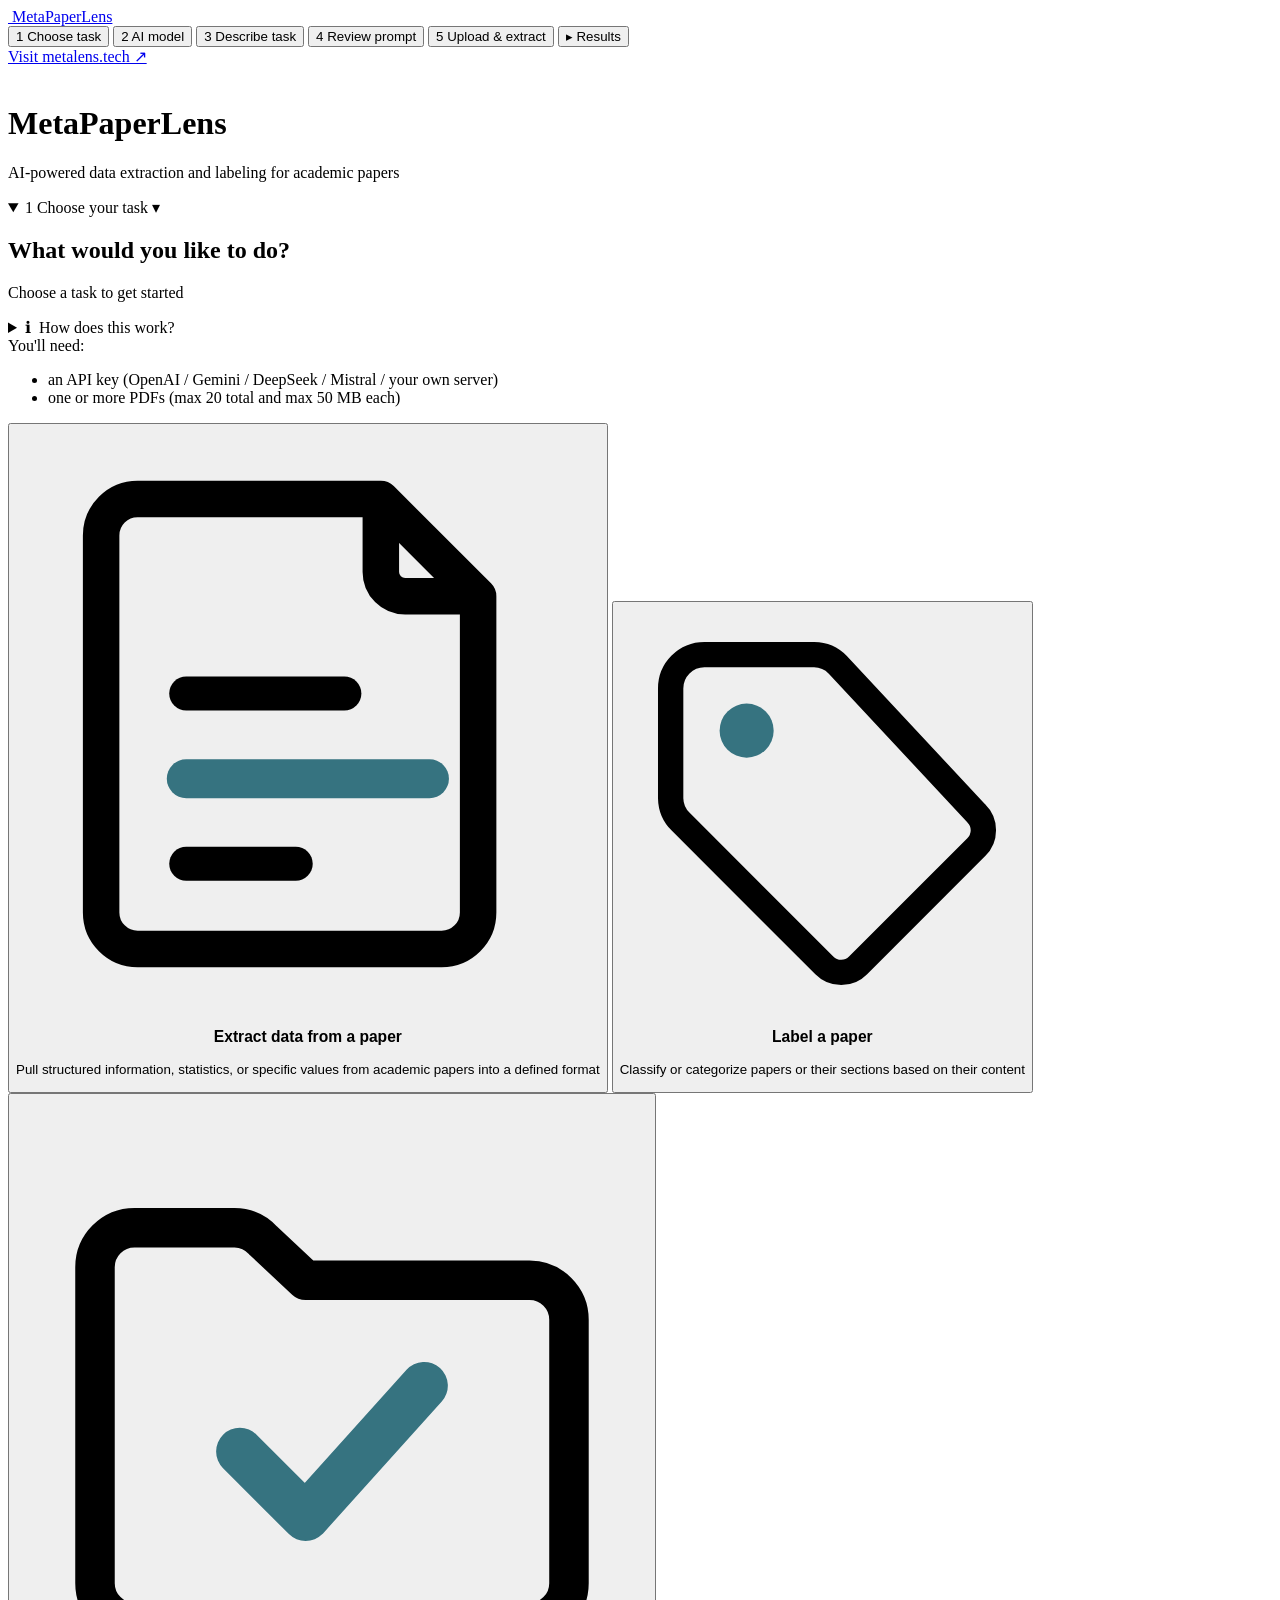
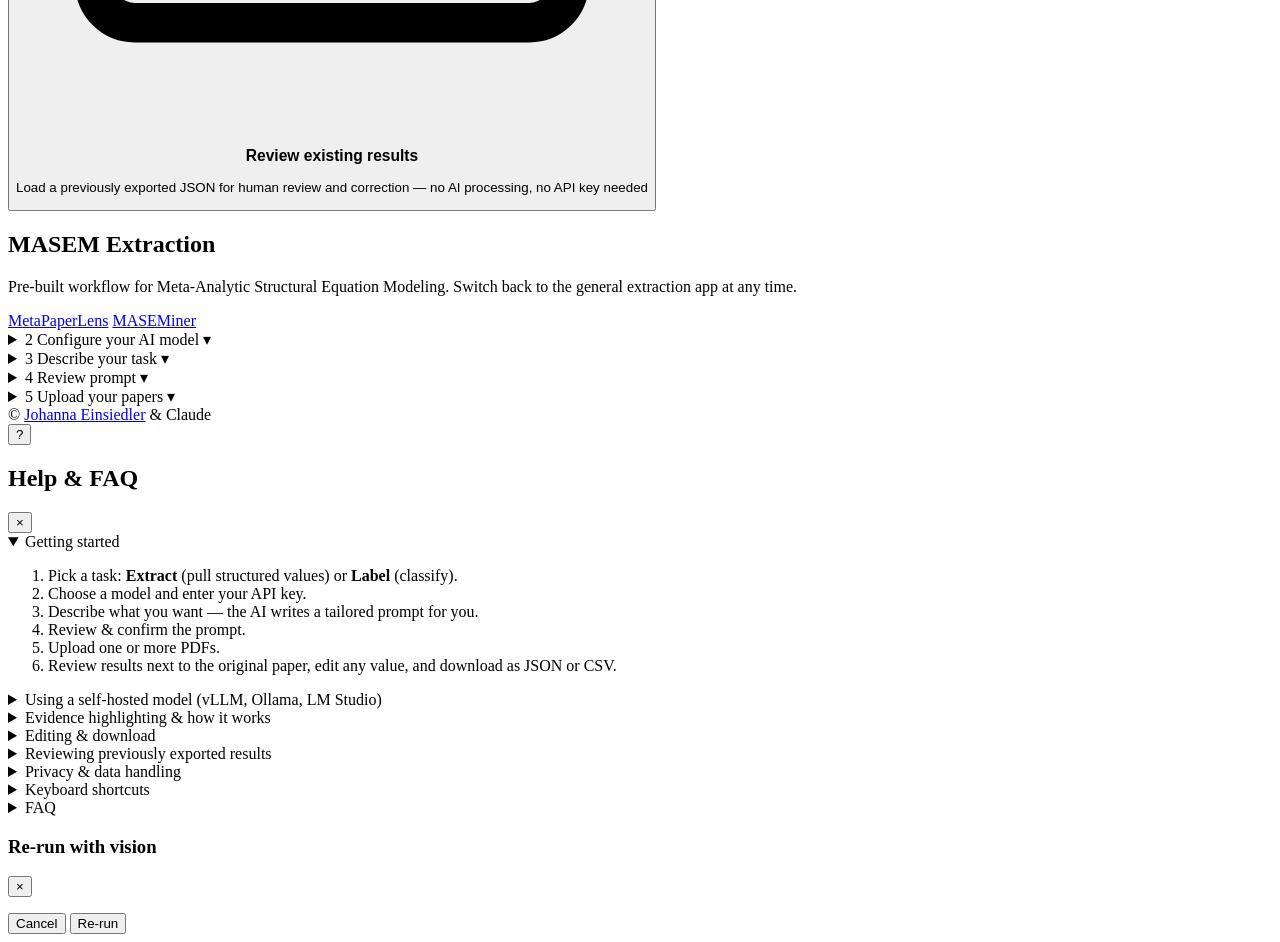
==== web/static/index.html @ 865fa769 "model updating" ====
<!DOCTYPE html>
<html lang="en">
<head>
  <meta charset="UTF-8" />
  <meta name="viewport" content="width=device-width, initial-scale=1.0" />
  <title>MetaPaperLens</title>
  <link rel="icon" type="image/svg+xml" href="/static/logo.svg" />
  <link rel="preconnect" href="https://fonts.googleapis.com" />
  <link rel="preconnect" href="https://fonts.gstatic.com" crossorigin />
  <link href="https://fonts.googleapis.com/css2?family=DM+Sans:opsz,wght@9..40,400;9..40,500;9..40,600;9..40,700&family=JetBrains+Mono:wght@400;500&display=swap" rel="stylesheet" />
  <link rel="stylesheet" href="/static/style.css" />
</head>
<body>

<!-- Persistent left sidebar — logo, accordion step tracker, footer link
     to metalens.tech.  Hidden in MASEMiner-only mode (the body gets
     class="mpl-no-sidebar" via app.js loadServerConfig). -->
<aside id="mplSidebar" class="mpl-sidebar" aria-label="Workflow navigation">
  <a href="/" class="mpl-sidebar-brand" aria-label="MetaPaperLens home">
    <img src="/static/logo.svg" alt="" class="mpl-sidebar-logo" />
    <span class="mpl-sidebar-wordmark">MetaPaperLens</span>
  </a>

  <nav class="mpl-sidebar-steps" id="mplSidebarSteps" aria-label="Workflow steps">
    <!-- Populated by app.js renderSidebarSteps(); kept declarative here
         so progressive enhancement still shows the labels if JS fails. -->
    <button type="button" class="mpl-sidebar-step" data-step="1" onclick="goTo(1)">
      <span class="mpl-sidebar-step-num">1</span>
      <span class="mpl-sidebar-step-label">Choose task</span>
    </button>
    <button type="button" class="mpl-sidebar-step" data-step="2" onclick="goTo(2)">
      <span class="mpl-sidebar-step-num">2</span>
      <span class="mpl-sidebar-step-label">AI model</span>
    </button>
    <button type="button" class="mpl-sidebar-step" data-step="3" onclick="goTo(3)">
      <span class="mpl-sidebar-step-num">3</span>
      <span class="mpl-sidebar-step-label">Describe task</span>
    </button>
    <button type="button" class="mpl-sidebar-step" data-step="5" onclick="goTo(5)">
      <span class="mpl-sidebar-step-num">4</span>
      <span class="mpl-sidebar-step-label">Review prompt</span>
    </button>
    <button type="button" class="mpl-sidebar-step" data-step="6" onclick="goTo(6)">
      <span class="mpl-sidebar-step-num">5</span>
      <span class="mpl-sidebar-step-label">Upload &amp; extract</span>
    </button>
    <button type="button" class="mpl-sidebar-step mpl-sidebar-step-results" data-step="8" onclick="goTo(8)">
      <span class="mpl-sidebar-step-num">&#9656;</span>
      <span class="mpl-sidebar-step-label">Results</span>
    </button>
  </nav>

  <div class="mpl-sidebar-footer">
    <a href="https://metalens.tech" target="_blank" rel="noopener" class="mpl-sidebar-link">
      Visit metalens.tech &#x2197;
    </a>
  </div>
</aside>

<div class="app">

  <header>
    <!-- Single brand mark — src is swapped to /static/maseminer-mark.svg
         by app.js whenever body.is-maseminer is set, so MetaPaperLens
         and MASEMiner each show exactly one logo.  Wrapped in an anchor
         so clicking the mark returns to the landing page; href is also
         flipped to /maseminer by app.js in MASEMiner mode. -->
    <a id="headerLogoLink" class="header-logo-link" href="/" title="Back to start">
      <img src="/static/logo.svg" alt="" id="headerLogoImg" class="header-logo" aria-hidden="true" />
    </a>
    <h1 id="appTitle">MetaPaperLens</h1>
    <p id="appTagline">AI-powered data extraction and labeling for academic papers</p>
  </header>

  <!-- Reusable MASEMiner mark.  References this with <use href="#masemMark"/>
       wherever the brand mark is needed.  The artwork mirrors
       /static/maseminer-mark.svg — same coordinates, same colours. -->
  <svg width="0" height="0" style="position:absolute" aria-hidden="true">
    <symbol id="masemMark" viewBox="360 280 660 440">
      <g fill="#003d7c">
        <rect x="373" y="292" width="74" height="74" rx="4"/>
        <rect x="707" y="293" width="75" height="75" rx="4"/>
        <rect x="374" y="378" width="72" height="71" rx="4"/>
        <rect x="459" y="378" width="71" height="71" rx="4"/>
        <rect x="625" y="378" width="70" height="72" rx="4"/>
        <rect x="708" y="379" width="72" height="71" rx="4"/>
        <rect x="374" y="462" width="72" height="72" rx="4"/>
        <rect x="543" y="462" width="70" height="71" rx="4"/>
        <rect x="625" y="462" width="70" height="71" rx="4"/>
        <rect x="374" y="547" width="72" height="71" rx="4"/>
        <rect x="579" y="547" width="72" height="71" rx="4"/>
        <rect x="374" y="631" width="72" height="72" rx="4"/>
        <rect x="709" y="462" width="71" height="71" rx="4"/>
        <rect x="709" y="546" width="72" height="72" rx="4"/>
        <rect x="709" y="631" width="72" height="72" rx="4"/>
      </g>
      <g fill="#72879d">
        <rect x="460" y="462" width="70" height="71" rx="4"/>
        <rect x="459" y="546" width="71" height="72" rx="4"/>
        <rect x="459" y="631" width="71" height="73" rx="4"/>
        <rect x="794.66" y="460.93" width="71" height="71" rx="4"/>
        <rect x="794.66" y="544.93" width="71" height="72" rx="4"/>
        <rect x="794.66" y="629.93" width="71" height="72" rx="4"/>
      </g>
      <rect x="910" y="291.87" width="73" height="73" rx="4" fill="#19b3b0"/>
      <path d="m 828.71323,420.2301 c 44.99672,-36.19281 15.49703,-70.90814 81.34589,-90.55567"
            fill="none" stroke="#19b3b0" stroke-width="6.39185"
            stroke-linecap="round" stroke-dasharray="18, 18"/>
    </symbol>
  </svg>

  <!-- Preset banner — visible only when a domain workflow is active.
       The preset's own title carries the brand here; no per-preset
       mark in the banner (the masem hero / MASEMiner header chrome
       handle the MASEMiner visual identity elsewhere). -->
  <div class="preset-banner" id="presetBanner" style="display:none">
    <span class="preset-banner-label">
      <strong id="presetBannerTitle"></strong>
    </span>
    <button class="preset-banner-clear" onclick="clearPreset()" title="Switch back to MetaPaperLens">Switch to MetaPaperLens</button>
  </div>

  <!-- Preset-specific landing pages (e.g. /maseminer).  JS shows exactly
       one of these on page load based on window.location.pathname. -->
  <div class="preset-landing" id="masemLanding" style="display:none">
    <div class="card preset-hero">
      <div class="preset-hero-eyebrow">Pre-built workflow</div>
      <!-- Brand logo: the supplied PNG (web/static/maseminer-logo.png)
           is the all-in-one mark + wordmark, so the separate inline-
           SVG mark + two-tone <h2> wordmark are no longer needed. -->
      <div class="preset-hero-logo" role="img" aria-label="MASEMiner">
        <img src="/static/maseminer-logo.svg" alt="MASEMiner" class="masem-logo-img" />
      </div>
      <p class="preset-hero-tagline">
        Extract MASEM-relevant statistical information and study metadata from primary studies
        for Meta-Analytic Structural Equation Modeling — with human-in-the-loop review.
      </p>
      <div class="preset-hero-body">
        <p>
          MASEMiner is a tailored entry point into the <a href="https://paper.metalens.tech" target="_blank" rel="noopener">MetaPaperLens</a> engine. It loads structured
          extraction prompts for MASEM applications, so you can target individual correlations
          in text or tables, correlation matrices, and, where relevant, indirect information for
          reconstructing correlation matrices. Every result is shown alongside the source PDF
          with yellow highlights on the cited passages. Values are editable so you can correct
          the model before exporting.
        </p>
        <div class="preset-hero-checklist">
          <div class="preset-hero-section-title">You'll need</div>
          <ul>
            <li>An OpenAI / Gemini / DeepSeek API key (or a self-hosted vLLM / Ollama server)</li>
            <li>One or more PDFs of the primary studies (max 50&nbsp;MB each, up to 20 per batch)</li>
            <li>~30–120&nbsp;s per paper for the model to process</li>
          </ul>
        </div>
        <div class="preset-hero-checklist">
          <div class="preset-hero-section-title">What you'll get back</div>
          <ul>
            <li>Item-level standardised <strong>factor loadings</strong> per sample</li>
            <li>Inter-factor <strong>correlation matrix</strong> per sample</li>
            <li>Study <strong>metadata</strong>: N, age, % female, country, language, instrument version, analysis &amp; estimation method</li>
            <li>Verbatim <strong>evidence snippets</strong> with page references</li>
            <li>Editable JSON / CSV export including your manual corrections</li>
          </ul>
        </div>
      </div>
      <div class="preset-hero-cta">
        <button class="btn btn-primary" onclick="startPresetFromLanding('masem')">Get started &#8594;</button>
        <button class="btn btn-ghost" id="genericPaperlensBtn" onclick="window.location.href = '/'">Use generic MetaPaperLens instead</button>
      </div>
      <!-- Footer note: source on GitHub + local-run hint.  Researchers
           with sensitive PDFs (or who want a citable, frozen version)
           clone the public maseminer mirror and run it themselves. -->
      <div class="preset-hero-footnote">
        Prefer to run MASEMiner on your own machine?
        <a href="https://github.com/johanna-einsiedler/maseminer" target="_blank" rel="noopener">Source on GitHub</a>
        — clone the public mirror, follow <code>LOCAL.md</code>, and your PDFs + API key never leave your computer.
      </div>
    </div>
  </div>

  <!-- One-pager accordion: configuration sections 1–5 -->
  <div class="onepager" id="onepager">

  <!-- Section 1: Mode selection -->
  <details class="acc-section" id="step1" open>
    <summary class="acc-header">
      <span class="acc-num">1</span>
      <span class="acc-title">Choose your task</span>
      <span class="acc-summary-text" id="summary1"></span>
      <span class="acc-chevron" aria-hidden="true">&#x25BE;</span>
    </summary>
    <div class="card">

      <!-- Mode grid (hidden when JSON upload panel is active) -->
      <div id="modeGrid">
        <h2>What would you like to do?</h2>
        <p class="subtitle">Choose a task to get started</p>

        <details class="info-box" id="howItWorksBox">
          <summary>&#8505;&ensp;How does this work?</summary>
          <div class="info-box-body">
            <p>This tool uses AI vision and language models to parse PDFs of scientific articles and extract or classify structured information.</p>
            <p><strong>Extract</strong> pulls specific values (statistics, factor loadings, effect sizes) into a JSON schema you define. <strong>Label</strong> classifies papers by content.</p>
            <p>After extraction, results are shown alongside the source PDF with <strong>yellow highlights</strong> marking the exact passages the model cited as evidence. You can flip through all referenced pages and zoom in to verify each value against the original.</p>
            <p>Every field in the results is <strong>editable</strong>: click any value to correct it. Edits are tracked as human overrides. When you download the results, the exported JSON includes the original model values, your corrections, the full prompt, the model used, and a timestamp &mdash; everything you need for a reproducible audit trail.</p>
            <p>You need an API key for an AI provider. Your key is sent only to the provider and is never stored.</p>
          </div>
        </details>

        <!-- Quick-start checklist: tells first-time users exactly what to have ready -->
        <div class="prereq-box">
          <span class="prereq-title">You'll need:</span>
          <ul class="prereq-list">
            <li>an API key (OpenAI / Gemini / DeepSeek / Mistral / your own server)</li>
            <li>one or more PDFs (max 20 total and max 50&nbsp;MB each)</li>
          </ul>
        </div>

        <div class="option-grid">
          <button class="option-card" onclick="selectMode('extraction')">
            <div class="option-icon" aria-hidden="true">
              <!-- Document with three "data rows" — middle row teal,
                   evoking the value being pulled out. -->
              <svg viewBox="0 0 24 24" fill="none">
                <path d="M5 3h10l4 4v13a1.5 1.5 0 0 1-1.5 1.5h-12.5a1.5 1.5 0 0 1-1.5-1.5v-15.5a1.5 1.5 0 0 1 1.5-1.5Z"
                      stroke="currentColor" stroke-width="1.5" stroke-linejoin="round"/>
                <path d="M15 3v3a1 1 0 0 0 1 1h3" stroke="currentColor" stroke-width="1.5" stroke-linejoin="round"/>
                <line x1="7" y1="11" x2="13.5" y2="11"  stroke="currentColor" stroke-width="1.4" stroke-linecap="round"/>
                <line x1="7" y1="14.5" x2="17" y2="14.5" stroke="#367380"     stroke-width="1.6" stroke-linecap="round"/>
                <line x1="7" y1="18" x2="11.5" y2="18" stroke="currentColor" stroke-width="1.4" stroke-linecap="round"/>
              </svg>
            </div>
            <h3>Extract data from a paper</h3>
            <p>Pull structured information, statistics, or specific values from academic papers into a defined format</p>
          </button>
          <button class="option-card" onclick="selectMode('labeling')">
            <div class="option-icon" aria-hidden="true">
              <!-- Tag silhouette with a teal hole-punch dot. -->
              <svg viewBox="0 0 24 24" fill="none">
                <path d="M11.5 3H5a2 2 0 0 0-2 2v6.5a2 2 0 0 0 .6 1.4l8.5 8.5a1.4 1.4 0 0 0 2 0l7-7a1.4 1.4 0 0 0 0-2L12.9 3.6A2 2 0 0 0 11.5 3Z"
                      stroke="currentColor" stroke-width="1.5" stroke-linejoin="round"/>
                <circle cx="7.5" cy="7.5" r="1.6" fill="#367380"/>
              </svg>
            </div>
            <h3>Label a paper</h3>
            <p>Classify or categorize papers or their sections based on their content</p>
          </button>
          <button class="option-card option-card-load" onclick="selectLoadOption()">
            <div class="option-icon" aria-hidden="true">
              <!-- Open folder with a teal checkmark — "results already there". -->
              <svg viewBox="0 0 24 24" fill="none">
                <path d="M3 6.5A1.5 1.5 0 0 1 4.5 5h3.8a1.5 1.5 0 0 1 1.1.5L11 7h8.5A1.5 1.5 0 0 1 21 8.5v10a1.5 1.5 0 0 1-1.5 1.5h-15A1.5 1.5 0 0 1 3 18.5v-12Z"
                      stroke="currentColor" stroke-width="1.5" stroke-linejoin="round"/>
                <path d="M8.5 13.5l2.5 2.5L15.5 11" stroke="#367380" stroke-width="1.8" stroke-linecap="round" stroke-linejoin="round"/>
              </svg>
            </div>
            <div class="option-card-load-text">
              <h3>Review existing results</h3>
              <p>Load a previously exported JSON for human review and correction &mdash; no AI processing, no API key needed</p>
            </div>
          </button>
        </div>

        <!-- Pre-built workflows — populated by JS from /api/presets.  Hidden
             when the server has no presets configured. -->
        <div class="prebuilt-workflows" id="prebuiltWorkflows" style="display:none">
          <div class="prebuilt-workflows-header">
            <h3>Or pick a pre-built workflow</h3>
            <p class="subtitle">Tailored prompts for specific research methods. Skip the prompt-design step.</p>
          </div>
          <div class="prebuilt-workflows-list" id="prebuiltWorkflowsList"></div>
        </div>

        <!-- Past extractions — only visible when SQLite has at least one batch -->
        <div class="past-batches" id="pastBatches" style="display:none">
          <div class="past-batches-header">
            <h3>Recent extractions</h3>
            <button class="btn btn-ghost btn-sm" onclick="refreshPastBatches()" title="Refresh">&#x21BB;</button>
          </div>
          <div class="past-batches-list" id="pastBatchesList"></div>
        </div>
      </div>

      <!-- MASEMiner-mode step 1: a clear "MASEM Extraction" label plus
           a MetaPaperLens / MASEMiner mode toggle.  The Direct/Indirect
           choice lives in step 3 (the builder's "Task" picker), so
           step 1 no longer needs starter cards.  Visibility is
           CSS-driven via body.is-maseminer (see style.css) so the
           inline display rule that used to mask this section is gone. -->
      <div id="masemStep1">
        <h2>MASEM Extraction</h2>
        <p class="subtitle">Pre-built workflow for Meta-Analytic Structural Equation Modeling. Switch back to the general extraction app at any time.</p>
        <div class="mode-toggle" role="tablist" aria-label="App mode">
          <a class="mode-toggle-btn" href="/" role="tab" aria-selected="false">MetaPaperLens</a>
          <a class="mode-toggle-btn active" href="/maseminer" role="tab" aria-selected="true" aria-current="page">MASEMiner</a>
        </div>
      </div>

      <!-- JSON upload panel — Stage 1: instructions -->
      <div id="jsonUploadPanel" style="display:none">
        <div id="jsonStage1">
          <div class="panel-back-row">
            <button class="btn btn-ghost btn-sm" onclick="cancelLoadOption()">&#8592; Back</button>
            <h2>Review existing results</h2>
          </div>
          <p class="subtitle">Human review and correction only &mdash; no new AI extraction will be run</p>

          <div class="json-format-info">
            <p>You will need:</p>
            <ul class="json-req-list">
              <li><strong>A results JSON</strong> previously exported from this app (use <em>Download JSON</em> on the results page). It must contain a <code>papers</code> array.</li>
              <li><strong>The original PDF files</strong> <em>(optional but recommended)</em> &mdash; upload them alongside the JSON so the viewer can show page images with yellow highlights for each extracted value.</li>
            </ul>
            <p class="json-format-evidence-note">For page highlighting to work, each result must include an <code>evidence</code> array:</p>
            <details class="json-format-example">
              <summary>Show expected evidence format</summary>
<pre class="json-format-pre">"evidence": [
  {
    "snippet": "Table 2. Rotated factor matrix",
    "page": 4,
    "source": "Table 2",
    "field": "F1 loadings"
  }
]</pre>
            </details>
          </div>

          <div class="btn-row" style="margin-top:20px">
            <button class="btn btn-ghost" onclick="cancelLoadOption()">Cancel</button>
            <button class="btn btn-primary" onclick="showJsonStage2()">Continue &mdash; choose files &#8594;</button>
          </div>
        </div>

        <!-- Stage 2: file pickers (hidden until user clicks Continue) -->
        <div id="jsonStage2" style="display:none">
          <div class="panel-back-row">
            <button class="btn btn-ghost btn-sm" onclick="showJsonStage1()">&#8592; Back</button>
            <h2>Load files</h2>
          </div>

          <div class="json-upload-grid">
            <!-- JSON drop zone -->
            <div class="json-upload-section">
              <p class="json-upload-label">Results JSON <span class="json-upload-required">required</span></p>
              <div class="json-drop-row" id="jsonUploadZone">
                <input type="file" id="jsonInput" accept=".json" style="display:none" onchange="handleJsonFileSelect(event)" />
                <button class="btn btn-primary btn-sm" onclick="document.getElementById('jsonInput').click()">Choose JSON</button>
                <span class="json-drop-hint" id="jsonDropHint">or drop here</span>
              </div>
            </div>

            <!-- PDF drop zone -->
            <div class="json-upload-section">
              <p class="json-upload-label">Original PDFs <span class="json-upload-optional">optional &mdash; for page preview</span></p>
              <div class="json-drop-row" id="reviewPdfZone">
                <input type="file" id="reviewPdfInput" accept=".pdf" multiple style="display:none" onchange="handleReviewPdfSelect(event)" />
                <button class="btn btn-outline btn-sm" onclick="document.getElementById('reviewPdfInput').click()">Choose PDFs</button>
                <span class="json-drop-hint" id="reviewPdfHint">or drop here</span>
              </div>
            </div>
          </div>

          <p class="upload-note" id="jsonError" style="display:none"></p>

          <!-- Shown after a valid JSON is dropped/chosen -->
          <div class="json-ready-row" id="jsonReadyRow" style="display:none">
            <div class="json-ready-text">JSON ready. Add PDFs above if you want page previews, then click Load.</div>
            <button class="btn btn-primary" id="jsonLoadBtn" onclick="commitLoadJson()" disabled>Load &amp; review &#8594;</button>
          </div>
        </div>
      </div>

    </div>
  </details>

  <!-- Section 2: Model + API key -->
  <details class="acc-section" id="step2">
    <summary class="acc-header">
      <span class="acc-num">2</span>
      <span class="acc-title">Configure your AI model</span>
      <span class="acc-summary-text" id="summary2"></span>
      <span class="acc-chevron" aria-hidden="true">&#x25BE;</span>
    </summary>
    <div class="card">
      <h2>Configure your AI model</h2>
      <p class="subtitle">Choose a provider, select a model, and enter your API key</p>

      <div class="form-group">
        <label for="providerSelect">Provider</label>
        <select id="providerSelect" onchange="onProviderChange()">
          <option value="openai">OpenAI</option>
          <option value="anthropic">Anthropic (Claude)</option>
          <option value="google">Google Gemini</option>
          <option value="mistral">Mistral</option>
          <option value="deepseek">DeepSeek</option>
          <option value="vllm">Custom (vLLM / OpenAI-compatible)</option>
        </select>
      </div>

      <div class="form-group">
        <label for="modelSelect">Model</label>
        <!-- Dropdown for cloud providers -->
        <select id="modelSelect">
          <!-- populated by onProviderChange() -->
        </select>
        <!-- Free-text input for vLLM (hidden by default) -->
        <input
          type="text"
          id="modelTextInput"
          placeholder="e.g. meta-llama/Llama-3.3-70B-Instruct"
          autocomplete="off"
          spellcheck="false"
          style="display:none"
        />
      </div>

      <!-- vLLM: base URL field -->
      <div class="form-group" id="vllmGroup" style="display:none">
        <label for="vllmBaseUrl">Server URL</label>
        <input
          type="text"
          id="vllmBaseUrl"
          placeholder="http://localhost:8000"
          autocomplete="off"
          spellcheck="false"
        />
        <small>The base URL of your vLLM (or any OpenAI-compatible) server. <code>/v1</code> is appended automatically if missing.</small>
      </div>

      <div class="form-group" id="deepseekWarningGroup" style="display:none">
        <p class="provider-info">
          &#8505;&ensp;DeepSeek does not support image input. Instead, the PDF's text layer is extracted and passed as text. This works well for native text PDFs but cannot process scanned papers. Prompt generation also uses DeepSeek.
        </p>
      </div>

      <div class="form-group" id="openaiInfoGroup" style="display:none">
        <p class="provider-info">
          &#8505;&ensp;OpenAI enforces a per-request body-size limit (~50 MB).
          For very large or image-heavy PDFs, vision extraction can exceed this.
          If a paper fails with <em>"request entity too large"</em>, switch to
          <strong>Text extraction</strong> in the Upload step &mdash; or use Gemini, which has higher request limits.
        </p>
      </div>

      <div class="form-group">
        <label for="apiKeyInput" id="apiKeyLabel">API key</label>
        <div class="api-key-row">
          <input
            type="password"
            id="apiKeyInput"
            placeholder=""
            autocomplete="off"
            spellcheck="false"
          />
          <button type="button" class="btn btn-outline btn-sm" id="testConnBtn" onclick="testConnection()">
            Test connection
          </button>
        </div>
        <small id="apiKeyNote">Your key is sent only to the selected provider and is never stored.</small>
        <div class="conn-status" id="connStatus" style="display:none"></div>
      </div>

      <div class="btn-row">
        <button class="btn btn-ghost" id="step2BackBtn" onclick="goTo(1)">Back</button>
        <button class="btn btn-primary" onclick="submitStep2()">Continue</button>
      </div>
    </div>
  </details>

  <!-- Section 3: Prompt method + question/manual prompt -->
  <details class="acc-section" id="step3">
    <summary class="acc-header">
      <span class="acc-num">3</span>
      <span class="acc-title">Describe your task</span>
      <span class="acc-summary-text" id="summary3"></span>
      <span class="acc-chevron" aria-hidden="true">&#x25BE;</span>
    </summary>
    <div class="card">

      <!-- Sub-mode choice (default view) -->
      <div id="step3Choice">
        <h2>How would you like to provide a prompt?</h2>
        <p class="subtitle">You can describe your task and let AI write a prompt, or paste your own</p>
        <div class="option-grid">
          <button class="option-card" onclick="setInputMode('generate')">
            <div class="option-icon" aria-hidden="true">
              <!-- Big four-point sparkle (navy) + two small teal sparkles. -->
              <svg viewBox="0 0 24 24" fill="none">
                <path d="M12 4l1.6 4.4L18 10l-4.4 1.6L12 16l-1.6-4.4L6 10l4.4-1.6L12 4Z"
                      stroke="currentColor" stroke-width="1.5" stroke-linejoin="round"/>
                <path d="M18.5 14.5l0.6 1.6L20.7 16.7l-1.6 0.6L18.5 18.9l-0.6-1.6L16.3 16.7l1.6-0.6L18.5 14.5Z"
                      fill="#367380"/>
                <path d="M5 16l0.5 1.4L6.9 17.9l-1.4 0.5L5 19.8l-0.5-1.4L3.1 17.9l1.4-0.5L5 16Z"
                      fill="#367380"/>
              </svg>
            </div>
            <h3>Generate with AI</h3>
            <p>Describe your task in plain language &mdash; AI will write a detailed prompt for you</p>
          </button>
          <button class="option-card" onclick="setInputMode('manual')">
            <div class="option-icon" aria-hidden="true">
              <!-- Pencil — navy outline, teal-filled tip block. -->
              <svg viewBox="0 0 24 24" fill="none">
                <path d="M14 4l6 6L9.5 20.5l-6 1.5 1.5-6L14 4Z" stroke="currentColor" stroke-width="1.5" stroke-linejoin="round"/>
                <path d="M13 5l6 6 1.7-1.7a1.5 1.5 0 0 0 0-2.1l-3.9-3.9a1.5 1.5 0 0 0-2.1 0L13 5Z"
                      fill="#367380"/>
                <line x1="14" y1="6" x2="18" y2="10" stroke="currentColor" stroke-width="1.2" stroke-linecap="round" opacity="0.6"/>
              </svg>
            </div>
            <h3>I already have a prompt</h3>
            <p>Paste your own prompt and skip the AI generation step entirely</p>
          </button>
        </div>
        <div class="btn-row">
          <button class="btn btn-ghost" onclick="goTo(2)">Back</button>
        </div>
      </div>

      <!-- Guided MASEMiner builder — shown only when a parameterised
           MASEM preset is active.  Four sections (A/B data-source cards
           + C identification + D study context) drive the rendered
           prompt; user can preview it live and commit it. -->
      <div id="masemBuilder" style="display:none">
        <h2>Configure your MASEMiner extraction</h2>

        <!-- Task picker (renders as two starter cards) -->
        <div class="form-group">
          <label class="parse-method-label">Task</label>
          <div class="masem-starter-row" id="masemStarterRow">
            <!-- populated by masem-builder.js -->
          </div>
        </div>

        <!-- Compact scale-name + item-count row (drives [scale_name] and
             [n_items] in the prompt template).  ``n_factors`` comes from
             the active preset's defaults — exposing it to the user
             tended to confuse the form. -->
        <div class="form-group">
          <label class="parse-method-label">Scale &amp; dimensions</label>
          <div class="masem-scalar-row">
            <label class="masem-scalar">
              <span class="masem-scalar-label">Scale name</span>
              <input type="text" id="masemScaleName"
                     placeholder="e.g. Toronto Alexithymia Scale (TAS-20)" />
              <span class="masem-scalar-hint">Full name + abbreviation</span>
            </label>
            <label class="masem-scalar masem-scalar-narrow">
              <span class="masem-scalar-label">Number of items</span>
              <input type="number" id="masemNItems" min="1" max="200" step="1"
                     placeholder="e.g. 20" />
              <span class="masem-scalar-hint">Items in the scale</span>
            </label>
          </div>
        </div>

        <!-- Item labels — drives [item_labels] in the rendered template. -->
        <div class="form-group">
          <label class="parse-method-label" for="masemCInput">
            Item labels
            <span class="optional">(one item per line, starting with item number)</span>
          </label>
          <p class="masem-hint">Paste the verbatim item texts in their original order so the model can match items that are reordered or paraphrased in the source paper. Format: <code>1: item text</code> per line. Leave empty if you don't have the item texts handy (e.g. copyrighted instruments).</p>
          <textarea id="masemCInput" rows="9"
                    placeholder="e.g.
1: I usually notice my feelings before anyone else does.
2: I tend to set goals and follow through with them.
3: I enjoy meeting new people at social gatherings.
…"></textarea>
        </div>

        <!-- Live prompt preview -->
        <div class="form-group">
          <label class="parse-method-label">
            Live preview
            <span class="optional"><span id="masemPreviewLen">0</span> characters</span>
          </label>
          <pre id="masemPreviewBox" class="masem-preview"></pre>
        </div>

        <div class="btn-row">
          <button class="btn btn-ghost" onclick="goTo(2)">Back</button>
          <button class="btn btn-outline" onclick="masemBuilderEditRaw()">Edit raw prompt</button>
          <button class="btn btn-primary" onclick="masemBuilderCommit()">Use this prompt</button>
        </div>
      </div>

      <!-- AI generation section -->
      <div id="aiSection" style="display:none">
        <h2 id="step3Heading">Describe what you want to extract</h2>
        <p class="subtitle" id="step3Sub">Be specific about what information you need from the papers</p>

        <div class="form-group">
          <label for="questionInput">Your question / task description</label>
          <textarea
            id="questionInput"
            rows="5"
            placeholder="E.g., Extract the sample size, mean age, and percentage of female participants from each study..."
          ></textarea>
        </div>

        <div class="form-group">
          <label for="contextInput">
            Additional context
            <span class="optional">(optional)</span>
          </label>
          <textarea
            id="contextInput"
            rows="3"
            placeholder="E.g., Papers are from medical journals. Age is always reported as mean ± SD..."
          ></textarea>
        </div>

        <div class="btn-row">
          <button class="btn btn-ghost" onclick="showStep3Choice()">Back</button>
          <button class="btn btn-primary" onclick="submitStep3()">Generate prompt</button>
        </div>
      </div>

      <!-- Manual prompt section -->
      <div id="manualSection" style="display:none">
        <h2>Write your own prompt</h2>
        <p class="subtitle">Paste or write your prompt directly &mdash; the AI generation step will be skipped</p>

        <div class="form-group">
          <label for="manualPromptInput">Prompt</label>
          <textarea
            id="manualPromptInput"
            rows="12"
            placeholder="Paste or write your full extraction or labeling prompt here..."
          ></textarea>
        </div>

        <div class="btn-row">
          <button class="btn btn-ghost" onclick="goBackFromManualPrompt()">Back</button>
          <button class="btn btn-primary" onclick="useManualPrompt()">Use this prompt</button>
        </div>
      </div>

    </div>
  </details>

  <!-- Section 4: Review the prompt (with inline loading state for prompt generation) -->
  <details class="acc-section" id="step5">
    <summary class="acc-header">
      <span class="acc-num">4</span>
      <span class="acc-title">Review prompt</span>
      <span class="acc-summary-text" id="summary4"></span>
      <span class="acc-chevron" aria-hidden="true">&#x25BE;</span>
    </summary>

    <!-- Inline loading state — shown while the AI is generating the prompt -->
    <div class="card card-center acc-inline-loading" id="step4Loading" style="display:none">
      <div class="spinner"></div>
      <h2>Generating your prompt&hellip;</h2>
      <p class="subtitle" style="margin-bottom:0">The AI is crafting a tailored prompt based on your task.</p>
    </div>

    <!-- Normal review content -->
    <div class="card" id="step5Content">
      <h2>Review your generated prompt</h2>
      <p class="subtitle">Does this prompt accurately capture what you need?</p>

      <!-- Shown only when a custom (manual) prompt does not request the evidence schema -->
      <div class="evidence-warning" id="promptEvidenceWarning" style="display:none">
        <span class="evidence-warning-icon">&#9888;</span>
        <div style="flex:1">
          <div style="margin-bottom:6px">
            <strong>This prompt does not request an evidence array.</strong>
            Without it, page highlighting and snippet matching won't work.
          </div>
          <button class="btn btn-primary btn-sm" id="adaptPromptBtn" onclick="adaptPromptForEvidence()">
            &#10024;&ensp;Adapt prompt for evidence
          </button>
        </div>
      </div>

      <div class="prompt-box">
        <div class="prompt-toolbar">
          <span class="model-badge" id="modelBadge"></span>
          <button class="copy-btn" id="copyBtn" onclick="copyPrompt()">
            <svg width="13" height="13" viewBox="0 0 24 24" fill="none" stroke="currentColor" stroke-width="2.2" stroke-linecap="round" stroke-linejoin="round">
              <rect x="9" y="9" width="13" height="13" rx="2"></rect>
              <path d="M5 15H4a2 2 0 0 1-2-2V4a2 2 0 0 1 2-2h9a2 2 0 0 1 2 2v1"></path>
            </svg>
            Copy
          </button>
        </div>
        <div class="prompt-text" id="promptDisplay"></div>
      </div>

      <div class="confirm-row">
        <button class="btn btn-success" onclick="confirmPrompt()">&#10003;&ensp;Looks good &mdash; upload paper</button>
        <button class="btn btn-ghost" onclick="goTo(3)">&#8617;&ensp;Reformulate question</button>
        <button class="btn btn-outline" onclick="regenerate()">&#8635;&ensp;Regenerate</button>
      </div>
    </div>
  </details>

  <!-- Section 5: Upload PDFs (with inline loading state for extraction) -->
  <details class="acc-section" id="step6">
    <summary class="acc-header">
      <span class="acc-num">5</span>
      <span class="acc-title">Upload your papers</span>
      <span class="acc-summary-text" id="summary5"></span>
      <span class="acc-chevron" aria-hidden="true">&#x25BE;</span>
    </summary>

    <!-- Inline extracting state — shown while jobs are being submitted/processed -->
    <div class="card card-center acc-inline-loading" id="step7Loading" style="display:none">
      <div class="spinner"></div>
      <h2 id="loadingTitle">Extracting data&hellip;</h2>
      <p class="subtitle" id="extractingNote" style="margin-bottom:0">
        Processing your paper. This may take a minute for longer documents.
      </p>
      <div style="margin-top:18px">
        <button class="btn btn-outline btn-sm" onclick="cancelBatch()">Stop batch</button>
      </div>

      <!-- Email-while-you-wait — appears after a few seconds so the user has
           something to do if the batch is going to take a while. -->
      <div class="email-prompt" id="emailPrompt" style="display:none">
        <div class="email-prompt-title">Taking a long time?</div>
        <p class="email-prompt-sub">Pop in your email — we'll send you the results (or a failure summary) when the batch is done. You can close the tab.</p>
        <form class="email-prompt-form" onsubmit="submitBatchEmail(event)">
          <input
            type="email"
            id="batchEmailInput"
            placeholder="you@example.com"
            autocomplete="email"
            spellcheck="false"
            required
          />
          <button type="submit" class="btn btn-primary btn-sm" id="batchEmailBtn">Notify me</button>
        </form>
        <div class="email-prompt-status" id="emailPromptStatus" style="display:none"></div>
      </div>
    </div>

    <div class="card" id="step6Content">
      <div class="step6-header">
        <div>
          <h2>Upload your papers</h2>
          <p class="subtitle" style="margin-bottom:0">Upload one or more PDFs — they will be processed in parallel</p>
        </div>
      </div>

      <!-- Compact prompt reminder -->
      <details class="prompt-summary" id="promptSummaryDetails">
        <summary>View confirmed prompt <span class="prompt-summary-model" id="promptSummaryModel"></span></summary>
        <pre class="prompt-summary-text" id="promptSummaryText"></pre>
      </details>

      <!-- Drop zone -->
      <div class="upload-zone" id="uploadZone">
        <input type="file" id="pdfInput" accept=".pdf" multiple style="display:none" onchange="handleFileSelect(event)" />
        <div class="upload-icon" aria-hidden="true">
          <!-- PDF document with a teal up-arrow inside — two-colour
               metalens-style icon, navy outline + teal accent. -->
          <svg viewBox="0 0 24 24" fill="none">
            <path d="M7 4h7l4 4v11a2 2 0 0 1-2 2H7a2 2 0 0 1-2-2V6a2 2 0 0 1 2-2Z"
                  stroke="currentColor" stroke-width="1.5" stroke-linejoin="round"/>
            <path d="M14 4v3a1 1 0 0 0 1 1h3" stroke="currentColor" stroke-width="1.5" stroke-linejoin="round"/>
            <path d="M12 17.5v-6.5" stroke="#367380" stroke-width="1.8" stroke-linecap="round"/>
            <path d="M9.5 13.5L12 11l2.5 2.5" stroke="#367380" stroke-width="1.8" stroke-linecap="round" stroke-linejoin="round"/>
          </svg>
        </div>
        <p class="upload-primary">Drop PDFs here</p>
        <p class="upload-secondary" id="uploadLimitHint">
          Up to 20 papers per batch &middot; max 50 MB per file
        </p>
      </div>

      <!-- Selected files list (populated by JS) -->
      <div class="file-list" id="fileList"></div>

      <!-- Banner shown when one or more selected PDFs are scans (vision-only) -->
      <div class="probe-warning" id="scannedBatchWarning" style="display:none"></div>

      <p class="upload-note" id="visionNote"></p>

      <!-- Parsing method toggle — shown for vision-capable models only.
           Default is text extraction (faster, cheaper, supports rect-based
           page highlighting).  When the upfront PDF probe reports a scanned
           paper we automatically fall back to vision for THAT paper, even
           if "text" is selected here. -->
      <div class="parse-method-group" id="parsingMethodGroup" style="display:none">
        <label class="parse-method-label">Parsing method</label>
        <div class="parse-method-row">
          <label class="parse-method-opt">
            <input type="radio" name="parseMethod" value="text" checked onchange="onParseMethodChange(this)" />
            <span><strong>Text extraction</strong> &mdash; PDF text layer parsed as markdown <span class="parse-method-default">(default; auto-falls back to vision for scanned PDFs)</span></span>
          </label>
          <label class="parse-method-opt">
            <input type="radio" name="parseMethod" value="vision" onchange="onParseMethodChange(this)" />
            <span><strong>Vision</strong> &mdash; page images sent to AI (slower, but works on any PDF)</span>
          </label>
        </div>
      </div>

      <!-- Size warning — flagged when vision-mode requests would exceed
           a typical provider request-size limit. JS recomputes on every
           file add/remove and parsing-mode toggle. -->
      <div class="size-warning" id="sizeWarning" style="display:none"></div>

      <!-- Approximate cost / token estimate (filled by JS once files are added) -->
      <div class="cost-estimate" id="costEstimate" style="display:none"></div>

      <div class="btn-row">
        <button class="btn btn-ghost" onclick="goTo(5)">Back</button>
        <button class="btn btn-primary" id="extractBtn" onclick="submitUpload()" disabled>Extract</button>
      </div>
    </div>
  </details>

  </div><!-- /.onepager -->

  <!-- Step 8: Results (wide, 3-column: papers | entry | page image) — separate full-width view -->
  <div class="panel" id="step8" style="display:none">
    <div class="card results-card">

      <!-- Header -->
      <div class="results-header">
        <div class="results-title">
          <h2>Extraction results</h2>
          <p class="subtitle" id="resultsSubtitle" style="margin-bottom:0"></p>
          <!-- Token usage moved up here so it's hard to miss -->
          <div class="token-summary" id="tokenSummary" style="display:none"></div>
        </div>
        <div class="results-actions">
          <button class="copy-btn" id="resultCopyBtn" onclick="copyResult()">
            <svg width="13" height="13" viewBox="0 0 24 24" fill="none" stroke="currentColor" stroke-width="2.2" stroke-linecap="round" stroke-linejoin="round">
              <rect x="9" y="9" width="13" height="13" rx="2"></rect>
              <path d="M5 15H4a2 2 0 0 1-2-2V4a2 2 0 0 1 2-2h9a2 2 0 0 1 2 2v1"></path>
            </svg>
            Copy JSON
          </button>

          <!-- Download menu — collapses 4 buttons into one -->
          <div class="dropdown" id="downloadDropdown">
            <button class="btn btn-outline btn-sm" onclick="toggleDownloadMenu(event)">
              Download&ensp;&#x25BE;
            </button>
            <div class="dropdown-menu" id="downloadMenu">
              <button class="dropdown-item" onclick="downloadResult();    closeDownloadMenu()">This paper &middot; JSON</button>
              <button class="dropdown-item" onclick="downloadResultCsv(); closeDownloadMenu()">This paper &middot; CSV</button>
              <hr>
              <button class="dropdown-item" onclick="downloadAllPapers();    closeDownloadMenu()">All papers &middot; JSON</button>
              <button class="dropdown-item" onclick="downloadAllPapersCsv(); closeDownloadMenu()">All papers &middot; CSV</button>
            </div>
          </div>

          <!-- Re-run THIS paper.  Wipes the previous result and reprocesses
               using the current prompt + provider config.  Always available
               for done/error states; hidden while a job is in flight.
               When the previous run used text mode, the UI swaps to two
               buttons (text / vision) so the user can compare a vision
               re-run against the text-only result. -->
          <div class="rerun-group" id="rerunGroup" style="display:none">
            <button class="btn btn-outline btn-sm" id="rerunActiveBtn"
                    onclick="rerunActivePaper()"
                    title="Re-extract this paper. The previous result will be replaced.">
              &#8635; Re-run
            </button>
            <button class="btn btn-outline btn-sm" id="rerunVisionBtn"
                    onclick="rerunActivePaperWithMode('vision')"
                    style="display:none"
                    title="Re-extract this paper using the vision (image) pipeline instead of text extraction.">
              &#8635; Re-run &middot; VLM
            </button>
          </div>

          <!-- Retry-all-failed button — only visible when there are errored papers -->
          <button class="btn btn-outline btn-sm" id="retryAllBtn" onclick="retryAllFailed()" style="display:none">
            Retry&nbsp;failed&nbsp;<span id="retryAllCount"></span>
          </button>

          <button class="btn btn-ghost btn-sm" onclick="goBackFromResults()">&#8592; Back</button>
          <button class="btn btn-ghost btn-sm" onclick="startOver()">Start over</button>
        </div>
      </div>

      <!-- Edit hint -->
      <div class="edit-hint">Click any extracted value to edit it &mdash; the PDF on the right jumps to the evidence page automatically. Changes are tracked and included in the downloaded JSON.</div>

      <!-- No-evidence warning — message + action are filled in by JS based on
           whether the user's prompt actually requested an evidence array. -->
      <div class="evidence-notice" id="evidenceWarning" style="display:none">
        <span class="evidence-notice-icon" aria-hidden="true">&#9432;</span>
        <div class="evidence-notice-body" id="evidenceWarningBody"></div>
        <button type="button" class="evidence-notice-close" aria-label="Dismiss"
                onclick="dismissEvidenceWarning()">&times;</button>
      </div>

      <!-- PDF re-upload prompt — visible when one or more papers are
           missing page images (typical after the server has been
           restarted since the original extraction).  Drop or pick the
           matching PDFs to rehydrate the side-by-side view.  Hidden
           when every paper already has its pages rendered. -->
      <div class="reupload-notice" id="reuploadPdfNotice" style="display:none">
        <div class="reupload-text">
          <strong>Page preview unavailable</strong>
          <span id="reuploadPdfDetail">Upload the original PDFs to enable the side-by-side viewer with yellow evidence highlights.</span>
        </div>
        <div class="reupload-drop json-drop-row" id="reuploadPdfZone">
          <input type="file" id="reuploadPdfInput" accept=".pdf" multiple style="display:none" onchange="handleReuploadPdfSelect(event)" />
          <button class="btn btn-primary btn-sm" type="button" onclick="document.getElementById('reuploadPdfInput').click()">Choose PDFs</button>
          <span class="json-drop-hint" id="reuploadPdfHint">or drop here</span>
        </div>
      </div>

      <!-- 3-column body -->
      <div class="results-layout">

        <!-- Col 1: papers sidebar -->
        <div class="papers-sidebar" id="papersSidebar">
          <!-- populated by JS -->
        </div>

        <!-- Col 2+3: entry view -->
        <div class="entry-area">

          <!-- Entry navigation bar — shown when an entry array exists -->
          <div class="entry-nav" id="entryNav" style="display:none">
            <div class="entry-nav-left">
              <button class="btn btn-ghost btn-sm" id="prevBtn" onclick="prevEntry()" disabled>&#9664; Prev</button>
              <span class="entry-counter" id="entryCounter"></span>
              <button class="btn btn-ghost btn-sm" id="nextBtn" onclick="nextEntry()">Next &#9654;</button>
              <!-- Compact tab strip — only rendered when there are >1 entries -->
              <div class="entry-tabs" id="entryTabs" style="display:none"></div>
            </div>
            <!-- Parsed / Raw toggle — flips the result column between the
                 structured editable view and the model's raw response. -->
            <div class="view-toggle" role="group" aria-label="View mode">
              <button class="view-toggle-btn active" id="viewParsedBtn" onclick="setViewMode('parsed')">Parsed</button>
              <button class="view-toggle-btn"        id="viewRawBtn"    onclick="setViewMode('raw')">Raw</button>
            </div>
          </div>

          <!-- Hint banner that's only visible when there are multiple entries -->
          <div class="multi-entry-hint" id="multiEntryHint" style="display:none">
            <span class="multi-entry-icon">&#9783;</span>
            <span id="multiEntryText"></span>
          </div>

          <!-- Entry result + page image side by side -->
          <div class="entry-layout">

            <div class="result-col">
              <!-- Confidence-badge row — populated by JS when the model
                   emits an extraction_confidence object for this sample. -->
              <div class="confidence-row" id="confidenceRow" style="display:none"></div>
              <!-- MASEMiner row-validity warning — populated by JS when
                   any item-row in factor_loadings / factor_correlations
                   has no non-null cell (likely missed extraction). -->
              <div class="masem-warning-row" id="masemWarningRow" style="display:none"></div>
              <div id="resultDisplay">
                <!-- formatted entry rendered by JS -->
              </div>
            </div>

            <div class="page-display-col">
              <div class="pages-panel">
                <div class="pages-panel-hdr">
                  <span id="pageDisplayLabel">Page</span>
                  <div class="page-evidence-nav" id="pageEvidenceNav" style="display:none">
                    <button class="page-nav-btn" id="pageNavPrev" onclick="prevEvidencePage()" disabled>&#9664;</button>
                    <span class="page-nav-counter" id="pageNavCounter"></span>
                    <button class="page-nav-btn" id="pageNavNext" onclick="nextEvidencePage()">&#9654;</button>
                  </div>
                  <div class="zoom-controls">
                    <button class="zoom-btn" onclick="zoomOut()" title="Zoom out">&#8722;</button>
                    <button class="zoom-btn" onclick="zoomReset()" title="Reset zoom">&#10005;</button>
                    <button class="zoom-btn" onclick="zoomIn()" title="Zoom in">+</button>
                  </div>
                </div>
                <div class="page-zoom-container" id="pageZoomContainer">
                  <img id="pageDisplayImg" src="" alt="" draggable="false" />
                  <!-- SVG overlay for client-side highlight rendering.
                       Populated by JS based on the current page + sub-view filter. -->
                  <svg id="highlightOverlay" class="highlight-overlay"
                       preserveAspectRatio="none" xmlns="http://www.w3.org/2000/svg"></svg>
                </div>
                <p id="pageDisplayNone">No page reference<br>found in this entry.</p>
                <!-- Shown when the displayed page is image-only (scanned).
                     The text layer is empty so highlight rectangles cannot
                     be located, even though the model could read the page
                     visually. -->
                <div id="scannedPageNotice" class="scanned-page-notice" style="display:none">
                  <span class="scanned-page-icon">&#128247;</span>
                  This page looks like a scan (little or no text layer) —
                  highlight rectangles may be incomplete or misaligned.
                  The data extracted from this page is still shown on the left.
                </div>
              </div>
            </div>

          </div><!-- .entry-layout -->
        </div><!-- .entry-area -->

      </div><!-- .results-layout -->

    </div>
  </div>

<footer class="app-footer">
  <span>&copy; <a href="https://johannaeinsiedler.com" target="_blank" rel="noopener noreferrer">Johanna Einsiedler</a> &amp; Claude</span>
</footer>

</div><!-- .app -->

<!-- Toast notification -->
<div class="toast error-toast" id="toast"></div>

<!-- Floating help button -->
<button class="help-fab" id="helpFab" onclick="toggleHelpDrawer()" aria-label="Help">?</button>

<!-- Help drawer (slides in from the right) -->
<div class="help-overlay" id="helpOverlay" onclick="toggleHelpDrawer()"></div>
<aside class="help-drawer" id="helpDrawer" aria-hidden="true">
  <div class="help-drawer-header">
    <h2>Help &amp; FAQ</h2>
    <button class="help-close" onclick="toggleHelpDrawer()" aria-label="Close">&times;</button>
  </div>
  <div class="help-drawer-body">

    <details class="help-section" open>
      <summary>Getting started</summary>
      <ol class="help-list">
        <li>Pick a task: <strong>Extract</strong> (pull structured values) or <strong>Label</strong> (classify).</li>
        <li>Choose a model and enter your API key.</li>
        <li>Describe what you want — the AI writes a tailored prompt for you.</li>
        <li>Review &amp; confirm the prompt.</li>
        <li>Upload one or more PDFs.</li>
        <li>Review results next to the original paper, edit any value, and download as JSON or CSV.</li>
      </ol>
    </details>

    <details class="help-section">
      <summary>Using a self-hosted model (vLLM, Ollama, LM Studio)</summary>
      <p>Anything that exposes an OpenAI-compatible API works. On the setup screen, choose <strong>Custom (vLLM / OpenAI-compatible)</strong>, then:</p>
      <ul class="help-list">
        <li><strong>vLLM</strong> — Server URL: <code>http://your-host:8000</code> · Model: HuggingFace ID (e.g. <code>meta-llama/Llama-3.3-70B-Instruct</code>) · API key: any string.</li>
        <li><strong>Ollama</strong> — Server URL: <code>http://localhost:11434</code> · Model: e.g. <code>llama3.2-vision</code> or <code>llama3.2:3b</code> · API key: any string (Ollama ignores it).</li>
        <li><strong>LM Studio</strong> — Server URL: <code>http://localhost:1234</code> · Model: whatever you loaded · API key: any string.</li>
      </ul>
      <p>The <code>/v1</code> path is appended automatically. If your server runs on another machine, make sure it's reachable from wherever this app is hosted.</p>
      <p><strong>Vision vs text:</strong> if your model doesn't support image inputs, switch the <em>Parsing method</em> on the upload screen to <strong>Text extraction</strong> — the PDF text layer is sent instead of page images.</p>
    </details>

    <details class="help-section">
      <summary>Evidence highlighting &amp; how it works</summary>
      <p>Every extracted value should be backed by a quoted snippet from the paper. The AI returns an <code>evidence</code> array on each result with this shape:</p>
<pre class="help-pre">"evidence": [
  {"snippet": "TABLE 1. Parameter estimates...",
   "page": 3,
   "source": "Table 1",
   "field": "samples[0].factor_loadings"}
]</pre>
      <p>The <code>field</code> property is a JSON path that mirrors the structure of the extracted output, so each evidence entry points at exactly which value it supports (e.g. <code>samples[0].factor_loadings._table[0]</code> = the first row of the loadings table).</p>
      <p>For every <code>_table</code> the model emits, the prompt requires at least one evidence entry whose snippet is the verbatim table caption (<code>"TABLE 1. ..."</code>). The viewer uses that caption to find and highlight the entire table region — not just the sentence that references it.</p>
      <p>If you wrote a custom prompt that doesn't ask for evidence, the review screen shows a warning with a one-click <em>Adapt prompt</em> button that adds the requirement using your selected model.</p>
    </details>

    <details class="help-section">
      <summary>Editing &amp; download</summary>
      <p>Click any value in the results to edit it in place. Changes are tracked as <em>human overrides</em>.</p>
      <ul class="help-list">
        <li><strong>JSON</strong> — full export including the original model response, your edits, prompt, model, and timestamp.</li>
        <li><strong>CSV</strong> — flattened table (one row per entry, dot-notation columns). Evidence arrays are stored as JSON in a single cell. Use <em>All&nbsp;(CSV)</em> to combine entries from every paper into one file with a <code>_filename</code> column.</li>
      </ul>
    </details>

    <details class="help-section">
      <summary>Reviewing previously exported results</summary>
      <p>From the start screen, click <strong>Review existing results</strong>. Drop in the JSON file you previously downloaded, and optionally drop the original PDFs alongside it — the viewer will show page images with the same yellow highlights as before. No API key needed.</p>
    </details>

    <details class="help-section">
      <summary>Privacy &amp; data handling</summary>
      <ul class="help-list">
        <li>Your API key is sent only to the provider you selected (OpenAI / Google / DeepSeek / Mistral / your own server).</li>
        <li>API keys are never stored on the server. They live only in your browser tab.</li>
        <li>Uploaded PDFs are processed in memory and not persisted as files. Page images for the viewer are sent back to the browser as base64.</li>
        <li>Per-batch job state (status, extracted JSON, evidence snippets) is stored in a small SQLite database on the server so the History view works and re-runs can replace previous results. Records are auto-deleted after 7 days.</li>
      </ul>
    </details>

    <details class="help-section">
      <summary>Keyboard shortcuts</summary>
      <table class="kbd-table">
        <tr><td><kbd>?</kbd></td>                              <td>Open / close this help drawer</td></tr>
        <tr><td><kbd>Esc</kbd></td>                            <td>Close help / download menu</td></tr>
        <tr><td colspan="2"><strong>On the results page</strong></td></tr>
        <tr><td><kbd>n</kbd> / <kbd>→</kbd></td>               <td>Next paper</td></tr>
        <tr><td><kbd>p</kbd> / <kbd>←</kbd></td>               <td>Previous paper</td></tr>
        <tr><td><kbd>j</kbd> / <kbd>↓</kbd></td>               <td>Next entry</td></tr>
        <tr><td><kbd>k</kbd> / <kbd>↑</kbd></td>               <td>Previous entry</td></tr>
        <tr><td><kbd>]</kbd></td>                              <td>Next evidence page</td></tr>
        <tr><td><kbd>[</kbd></td>                              <td>Previous evidence page</td></tr>
        <tr><td><kbd>e</kbd></td>                              <td>Start editing the first cell</td></tr>
      </table>
    </details>

    <details class="help-section">
      <summary>FAQ</summary>
      <p><strong>Why are some papers refused / missing data?</strong> Provider-side rate limits (per-minute token budgets, per-day request caps) can reject individual papers under heavy load. Failed papers show an error in the sidebar — click <em>Re-run</em> on the affected paper after a short wait, or split the batch in two.</p>
      <p><strong>What's the page limit?</strong> 40 pages per PDF. Pages beyond that are ignored.</p>
      <p><strong>Why are no highlights showing?</strong> Either the prompt didn't request evidence (a banner appears in that case), or the model's quoted snippets don't appear verbatim in the PDF text layer (common for scanned PDFs).</p>
      <p><strong>Can I extract from a scanned PDF?</strong> Yes via vision (page images), but the text-extraction mode (and DeepSeek) requires a real text layer.</p>
      <p><strong>Can I display nested data as a table?</strong> Yes — wrap tabular data with the explicit <code>_table</code> marker:
<pre class="help-pre">"factor_loadings": {
  "_table": [
    {"item": 1, "F1": 0.83, "F2": 0.12},
    {"item": 2, "F1": 0.45, "F2": 0.71}
  ]
}</pre>
The viewer renders any object containing a <code>_table</code> array as a real HTML table — no shape guessing.</p>
    </details>

  </div>
</aside>

<!-- Vision-model picker modal — shown when "Re-run · VLM" is clicked
     and the current provider has multiple vision-capable models.
     Populated by app.js _openVlmPicker(). -->
<div class="modal-overlay" id="vlmPickerOverlay" role="dialog" aria-modal="true"
     aria-labelledby="vlmPickerTitle">
  <div class="modal vlm-picker-modal">
    <div class="modal-header">
      <h3 id="vlmPickerTitle">Re-run with vision</h3>
      <button class="modal-close" type="button" onclick="_closeVlmPicker()"
              aria-label="Close">&times;</button>
    </div>
    <p class="vlm-picker-intro" id="vlmPickerIntro"></p>
    <div class="vlm-picker-options" id="vlmPickerOptions"></div>
    <div class="btn-row" style="justify-content:flex-end;margin-top:14px">
      <button class="btn btn-ghost" type="button" onclick="_closeVlmPicker()">Cancel</button>
      <button class="btn btn-primary" id="vlmPickerConfirm" type="button">Re-run</button>
    </div>
  </div>
</div>

<script src="/static/app.js"></script>
<script src="/static/masem-builder.js"></script>
</body>
</html>
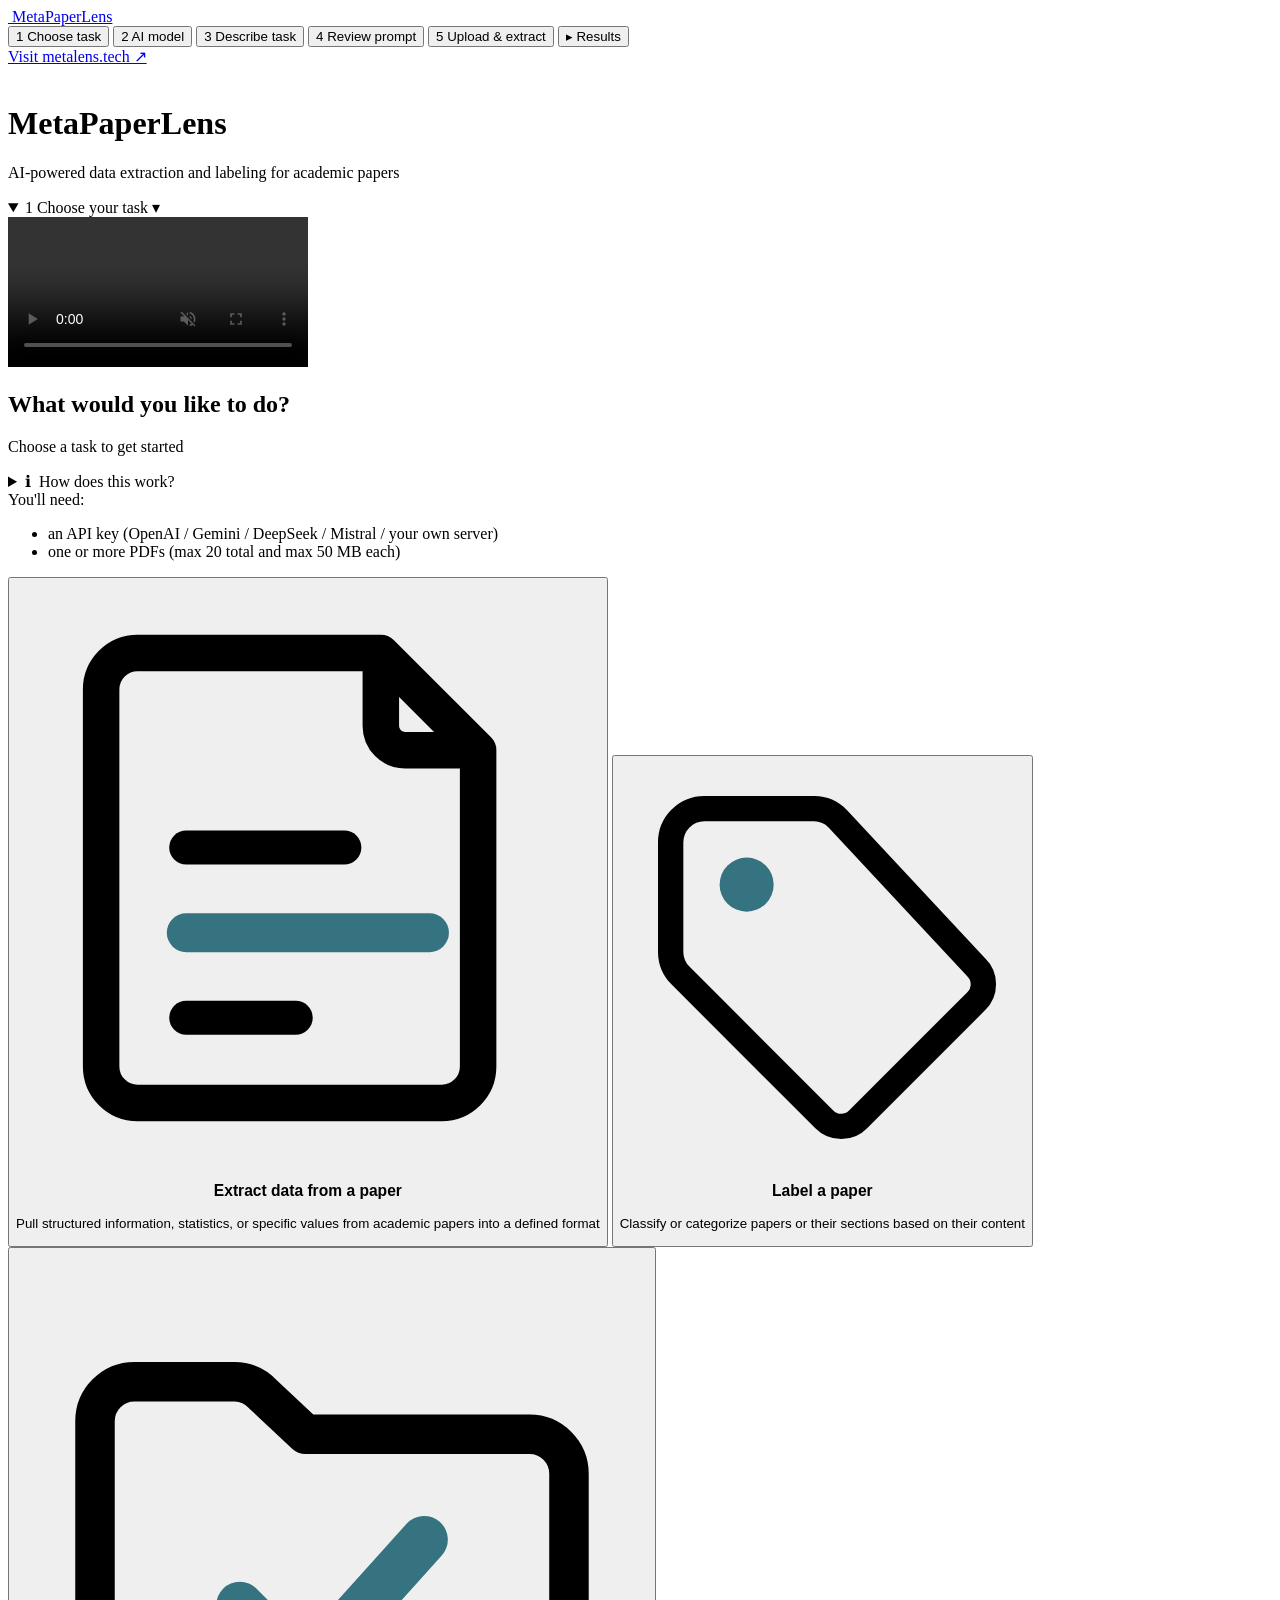
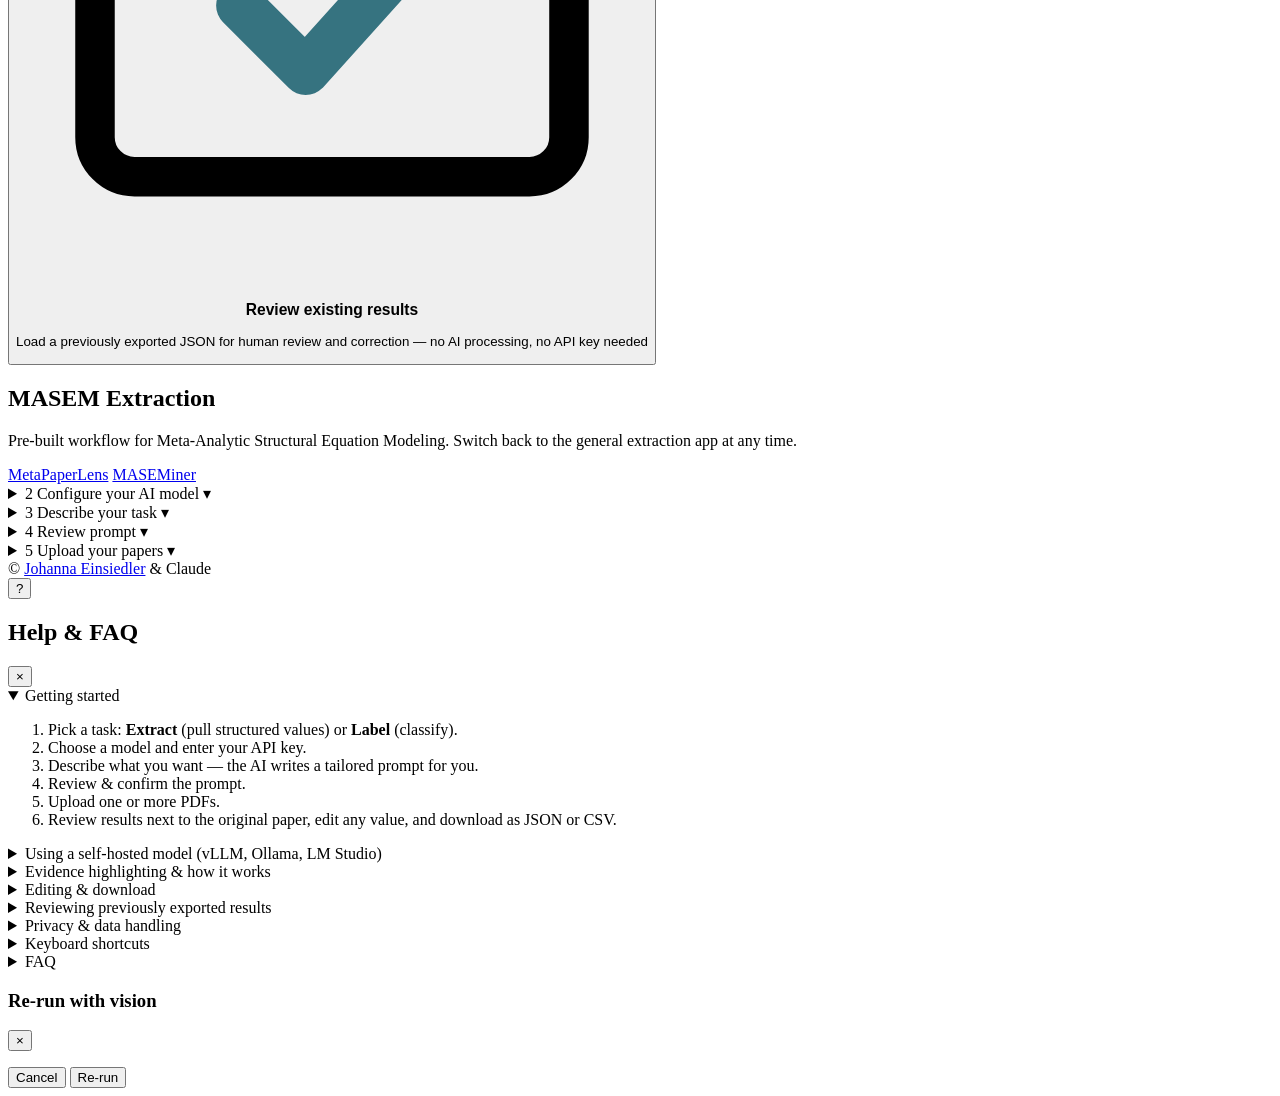
==== commit e1663e53: "added explainer videos" ====
--- a/web/static/index.html
+++ b/web/static/index.html
@@ -131,6 +131,13 @@
       <div class="preset-hero-logo" role="img" aria-label="MASEMiner">
         <img src="/static/maseminer-logo.svg" alt="MASEMiner" class="masem-logo-img" />
       </div>
+      <!-- Explainer video.  Autoplay requires ``muted`` in every modern
+           browser; ``playsinline`` keeps it inline on mobile Safari.
+           Controls are exposed so users can unmute / pause. -->
+      <video class="explainer-video" autoplay muted loop playsinline controls preload="metadata"
+             aria-label="MASEMiner explainer video">
+        <source src="/static/info_video_maseminer.mp4" type="video/mp4" />
+      </video>
       <p class="preset-hero-tagline">
         Extract MASEM-relevant statistical information and study metadata from primary studies
         for Meta-Analytic Structural Equation Modeling — with human-in-the-loop review.
@@ -193,6 +200,13 @@
 
       <!-- Mode grid (hidden when JSON upload panel is active) -->
       <div id="modeGrid">
+        <!-- Explainer video.  Autoplay requires ``muted`` in every
+             modern browser; ``playsinline`` keeps it inline on mobile
+             Safari.  Controls are exposed so users can unmute / pause. -->
+        <video class="explainer-video" autoplay muted loop playsinline controls preload="metadata"
+               aria-label="MetaPaperLens explainer video">
+          <source src="/static/info_video_meta_paperlens.mp4" type="video/mp4" />
+        </video>
         <h2>What would you like to do?</h2>
         <p class="subtitle">Choose a task to get started</p>
 
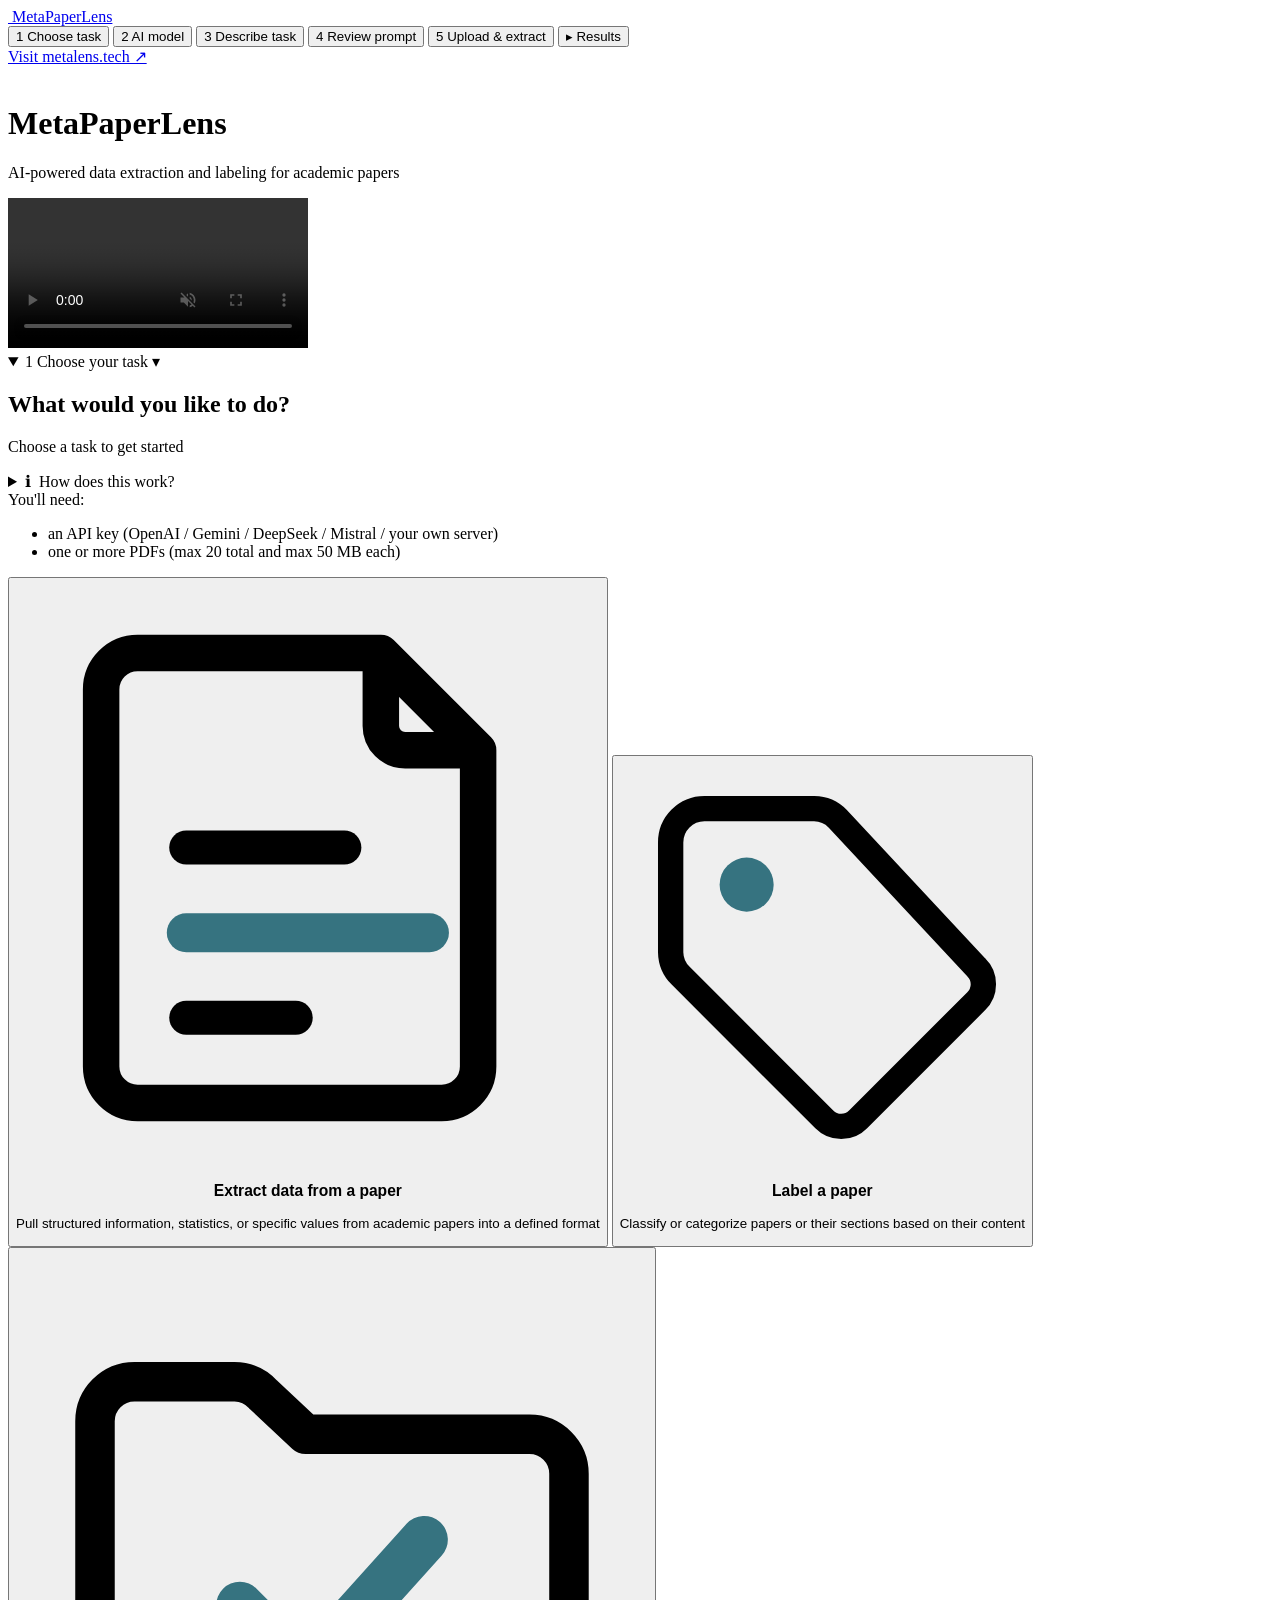
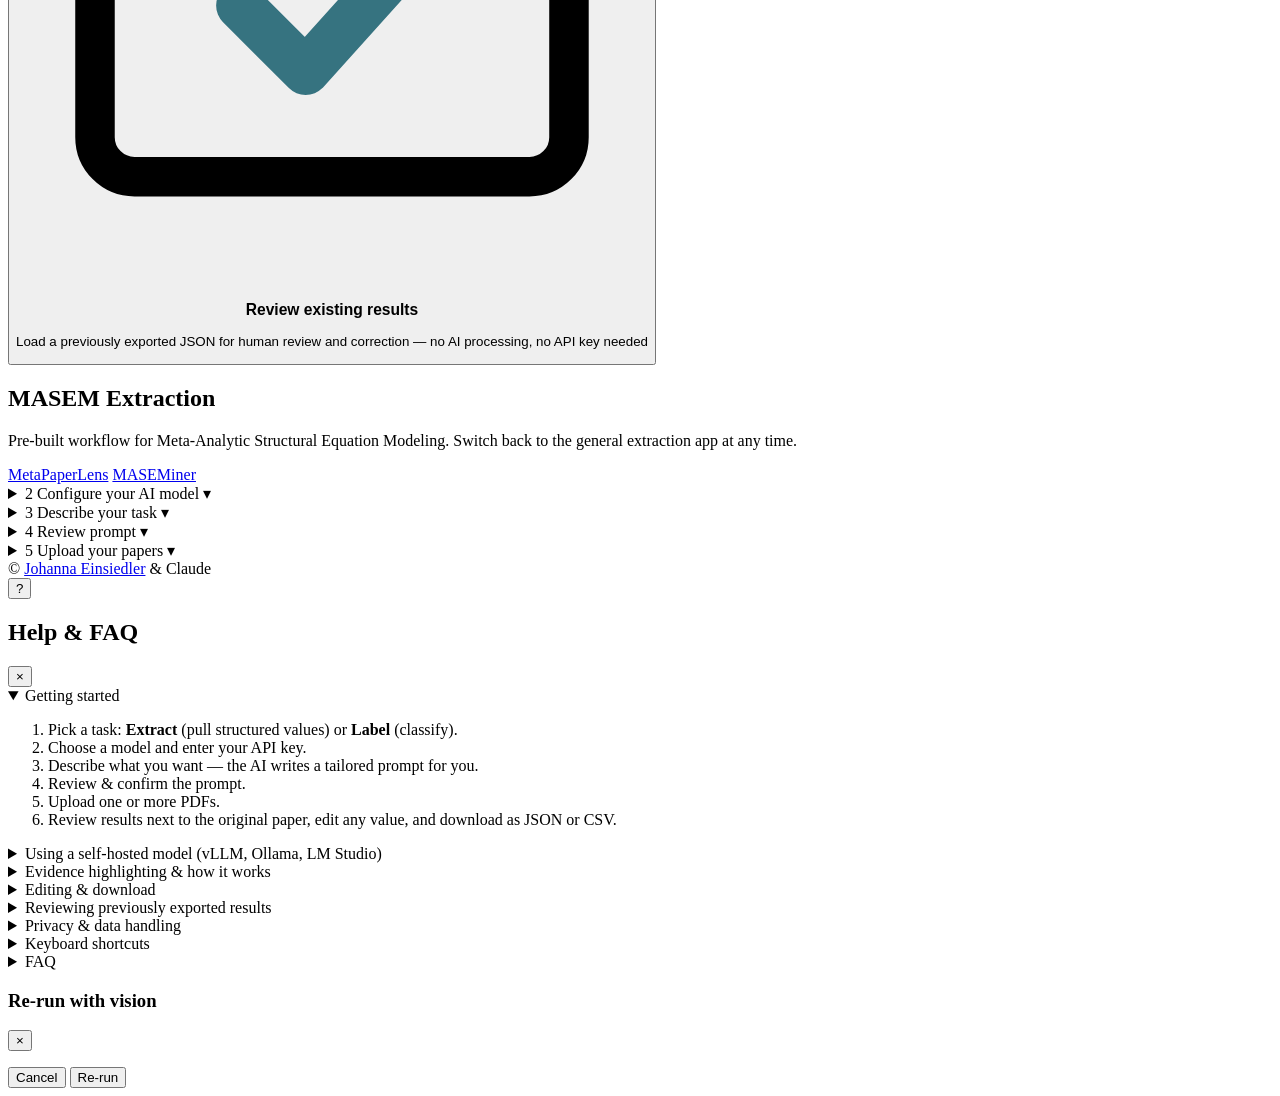
==== commit 18a6f5c0: "updated prompts" ====
--- a/web/static/index.html
+++ b/web/static/index.html
@@ -188,6 +188,15 @@
   <!-- One-pager accordion: configuration sections 1–5 -->
   <div class="onepager" id="onepager">
 
+  <!-- Explainer video — sits above the step-1 accordion so it's the
+       first thing a visitor sees under the header.  Hidden in
+       MASEMiner mode (which has its own video inside the welcome
+       hero); CSS rule in style.css. -->
+  <video class="explainer-video onepager-video" autoplay muted loop playsinline controls preload="metadata"
+         aria-label="MetaPaperLens explainer video">
+    <source src="/static/info_video_meta_paperlens.mp4" type="video/mp4" />
+  </video>
+
   <!-- Section 1: Mode selection -->
   <details class="acc-section" id="step1" open>
     <summary class="acc-header">
@@ -200,13 +209,6 @@
 
       <!-- Mode grid (hidden when JSON upload panel is active) -->
       <div id="modeGrid">
-        <!-- Explainer video.  Autoplay requires ``muted`` in every
-             modern browser; ``playsinline`` keeps it inline on mobile
-             Safari.  Controls are exposed so users can unmute / pause. -->
-        <video class="explainer-video" autoplay muted loop playsinline controls preload="metadata"
-               aria-label="MetaPaperLens explainer video">
-          <source src="/static/info_video_meta_paperlens.mp4" type="video/mp4" />
-        </video>
         <h2>What would you like to do?</h2>
         <p class="subtitle">Choose a task to get started</p>
 
@@ -555,7 +557,7 @@
             <label class="masem-scalar">
               <span class="masem-scalar-label">Scale name</span>
               <input type="text" id="masemScaleName"
-                     placeholder="e.g. Toronto Alexithymia Scale (TAS-20)" />
+                     placeholder="e.g. Need for Cognition Scale (NCS-18)" />
               <span class="masem-scalar-hint">Full name + abbreviation</span>
             </label>
             <label class="masem-scalar masem-scalar-narrow">
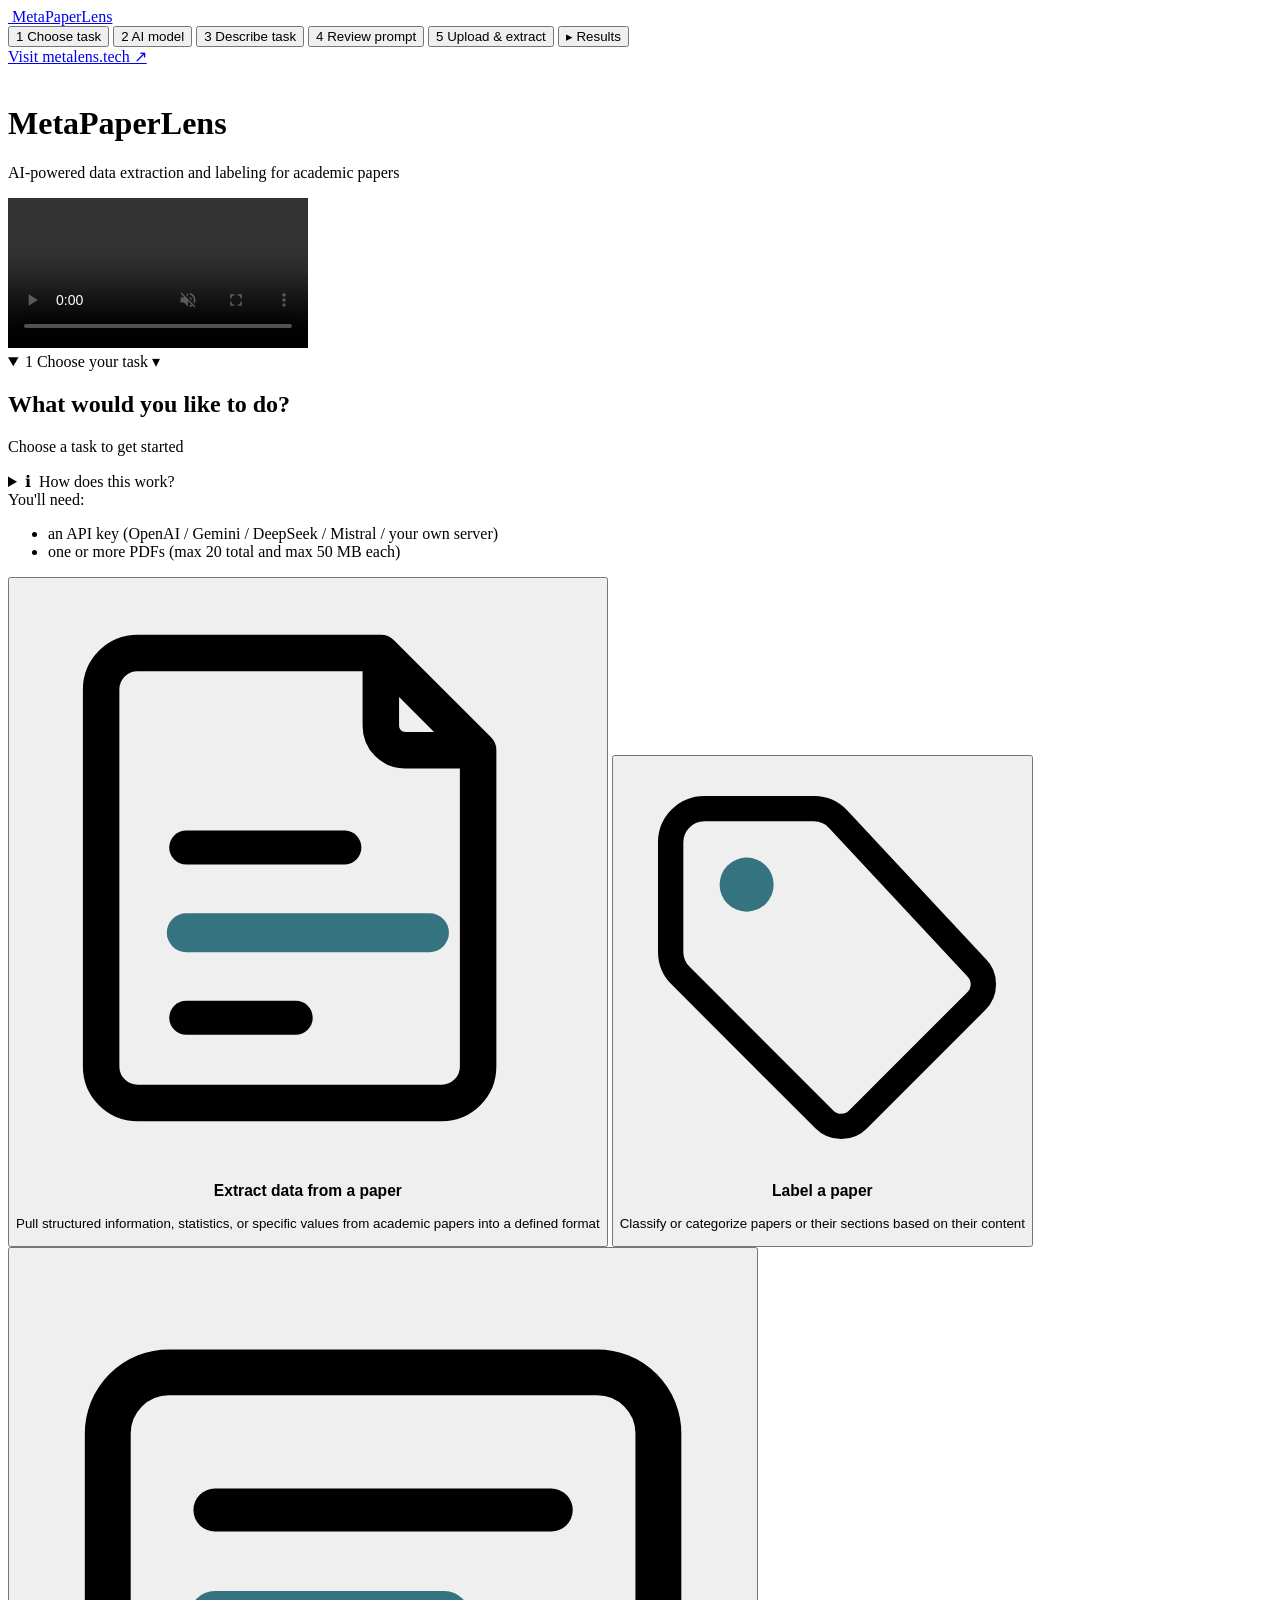
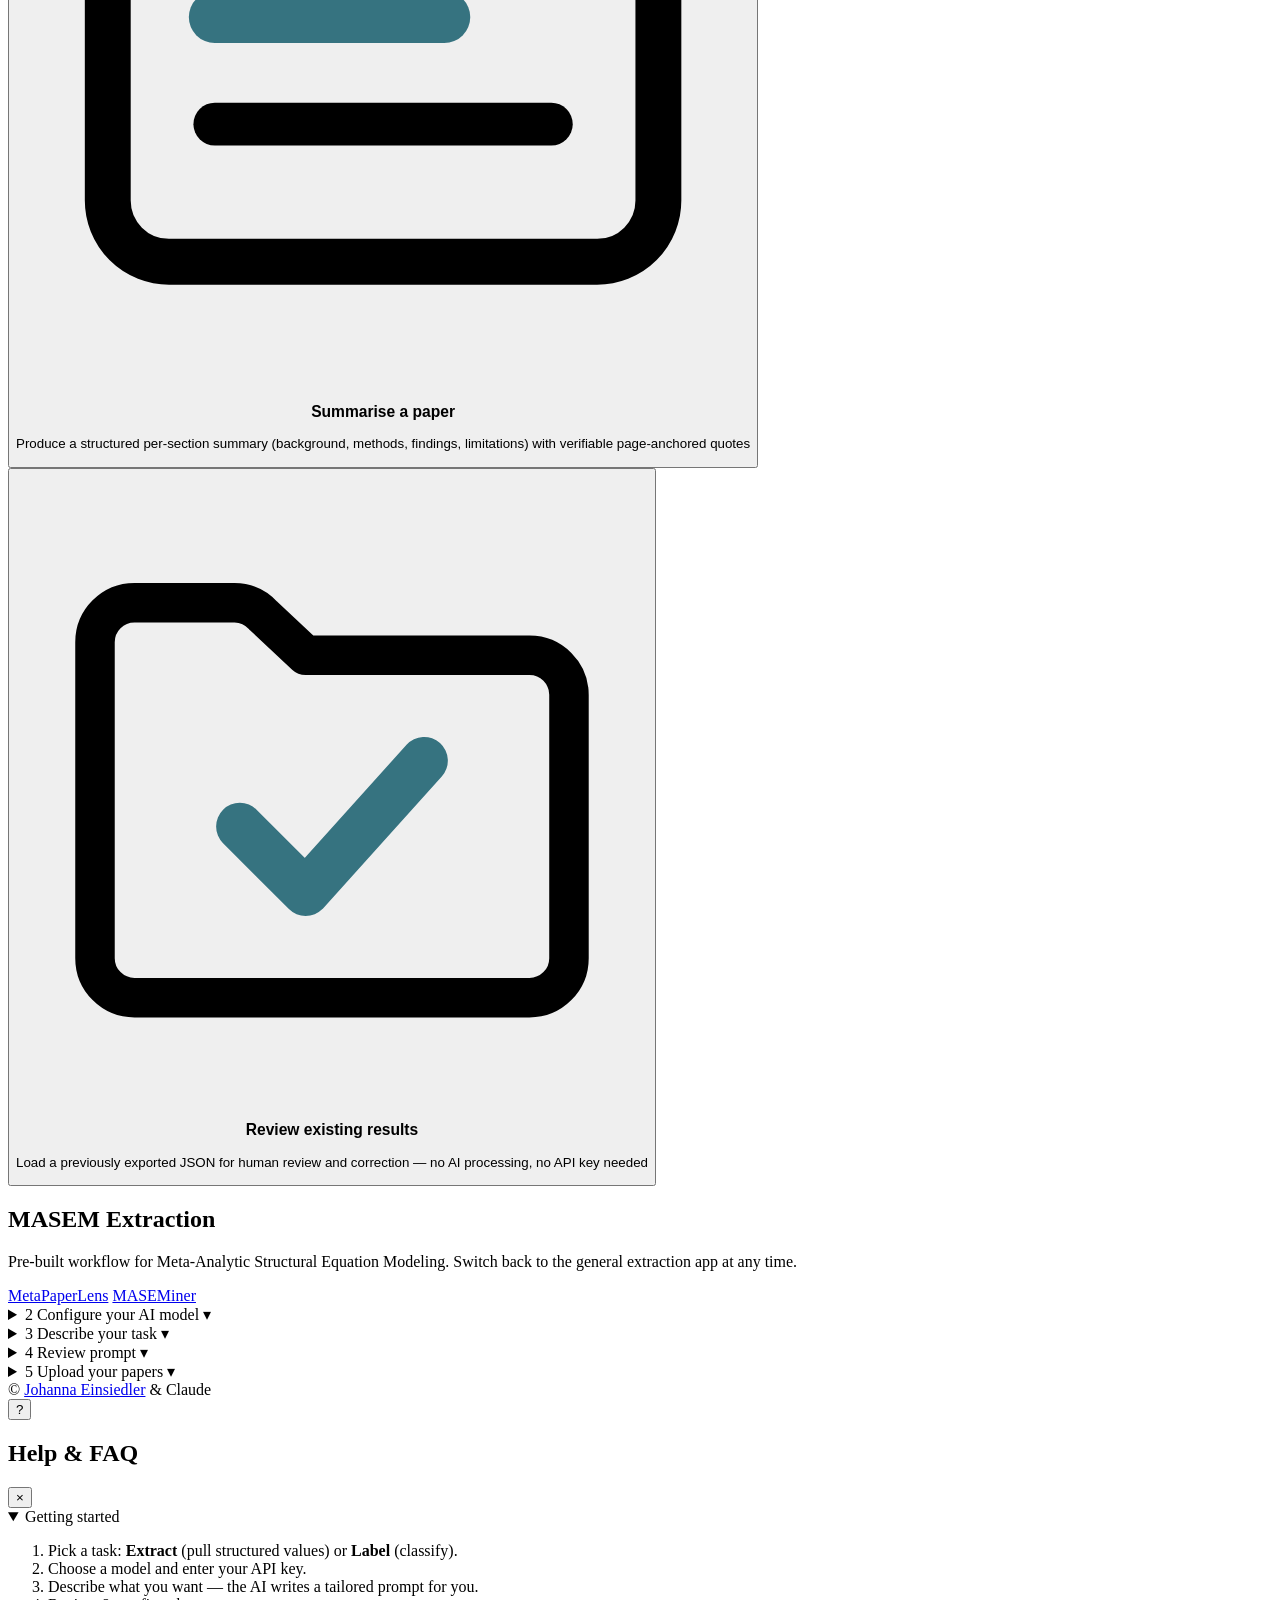
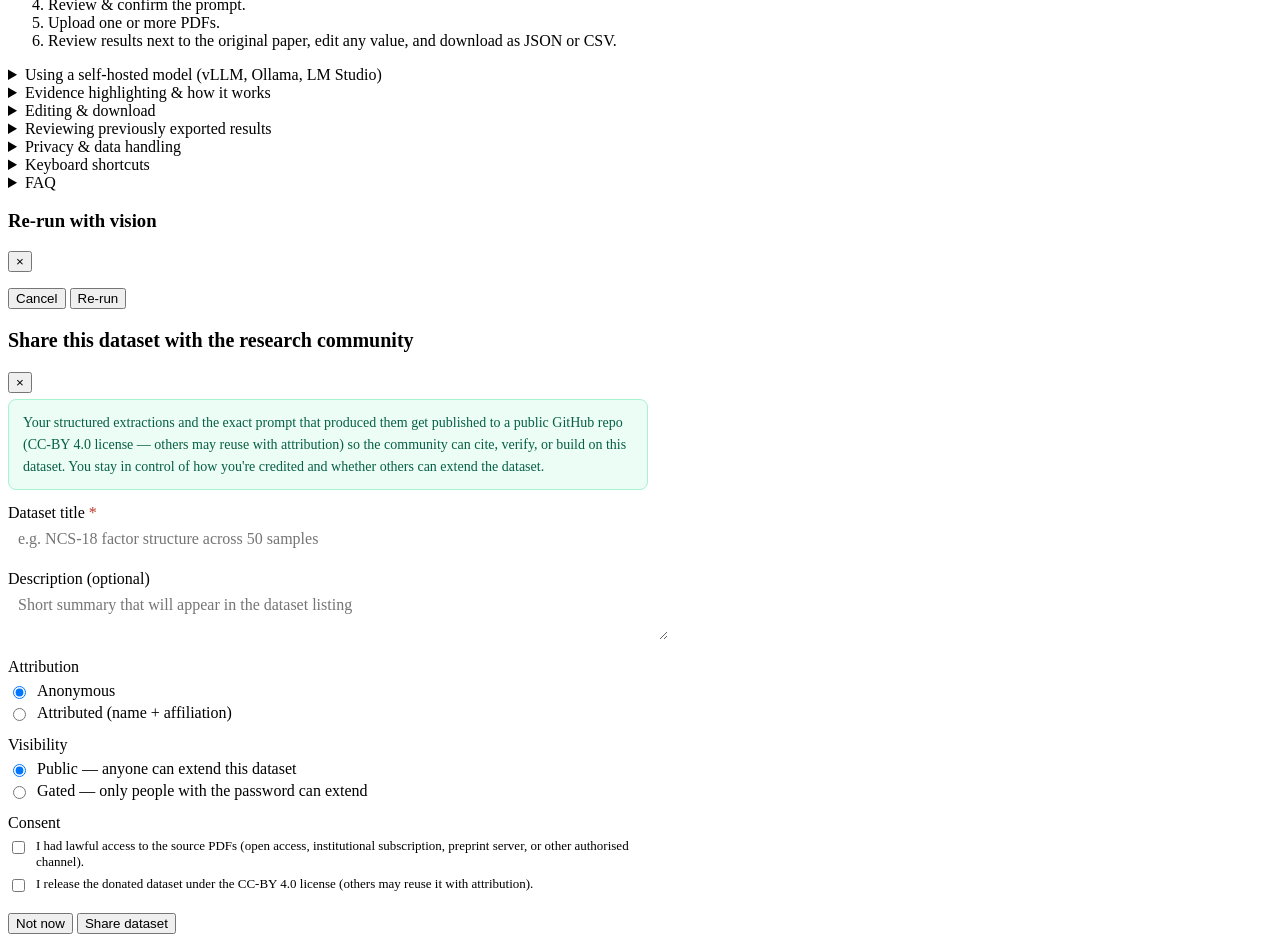
==== commit 4a22fdda: "add donation flow — GitHub PR + Zenodo draft deposit Post-extraction "share this dataset" pipeline. " ====
--- a/web/static/index.html
+++ b/web/static/index.html
@@ -216,7 +216,7 @@
           <summary>&#8505;&ensp;How does this work?</summary>
           <div class="info-box-body">
             <p>This tool uses AI vision and language models to parse PDFs of scientific articles and extract or classify structured information.</p>
-            <p><strong>Extract</strong> pulls specific values (statistics, factor loadings, effect sizes) into a JSON schema you define. <strong>Label</strong> classifies papers by content.</p>
+            <p><strong>Extract</strong> pulls specific values (statistics, factor loadings, effect sizes) into a JSON schema you define. <strong>Label</strong> classifies papers by content. <strong>Summarise</strong> writes a structured per-section summary (background, methods, findings, limitations) with verbatim page-anchored quotes.</p>
             <p>After extraction, results are shown alongside the source PDF with <strong>yellow highlights</strong> marking the exact passages the model cited as evidence. You can flip through all referenced pages and zoom in to verify each value against the original.</p>
             <p>Every field in the results is <strong>editable</strong>: click any value to correct it. Edits are tracked as human overrides. When you download the results, the exported JSON includes the original model values, your corrections, the full prompt, the model used, and a timestamp &mdash; everything you need for a reproducible audit trail.</p>
             <p>You need an API key for an AI provider. Your key is sent only to the provider and is never stored.</p>
@@ -260,6 +260,21 @@
             </div>
             <h3>Label a paper</h3>
             <p>Classify or categorize papers or their sections based on their content</p>
+          </button>
+          <button class="option-card" onclick="selectMode('summarize')">
+            <div class="option-icon" aria-hidden="true">
+              <!-- Stack of lines, with the middle line teal — the
+                   "structured summary" silhouette. -->
+              <svg viewBox="0 0 24 24" fill="none">
+                <rect x="3" y="4" width="18" height="16" rx="2"
+                      stroke="currentColor" stroke-width="1.5" stroke-linejoin="round"/>
+                <line x1="6.5" y1="8.5"  x2="17.5" y2="8.5"  stroke="currentColor" stroke-width="1.4" stroke-linecap="round"/>
+                <line x1="6.5" y1="12"   x2="14"   y2="12"   stroke="#367380"     stroke-width="1.7" stroke-linecap="round"/>
+                <line x1="6.5" y1="15.5" x2="17.5" y2="15.5" stroke="currentColor" stroke-width="1.4" stroke-linecap="round"/>
+              </svg>
+            </div>
+            <h3>Summarise a paper</h3>
+            <p>Produce a structured per-section summary (background, methods, findings, limitations) with verifiable page-anchored quotes</p>
           </button>
           <button class="option-card option-card-load" onclick="selectLoadOption()">
             <div class="option-icon" aria-hidden="true">
@@ -1156,7 +1171,115 @@
   </div>
 </div>
 
+<!-- Donate modal — shown directly after Download All / Download All CSV
+     when the donation feature flag is on.  Lets the donor pick
+     attribution / visibility / consent before POST /api/donate kicks off
+     the bundle build + (optional) PR creation. -->
+<div class="modal-overlay" id="donateOverlay" role="dialog" aria-modal="true"
+     aria-labelledby="donateTitle">
+  <div class="modal donate-modal" style="max-width:640px">
+    <div class="modal-header">
+      <h3 id="donateTitle" style="font-size:20px">Share this dataset with the research community</h3>
+      <button class="modal-close" type="button" onclick="closeDonateModal()"
+              aria-label="Close">&times;</button>
+    </div>
+    <div style="background:#ecfdf5;border:1px solid #a7f3d0;border-radius:8px;padding:12px 14px;margin:6px 0 14px;font-size:14px;line-height:1.55;color:#065f46">
+      Your structured extractions and the exact prompt that produced them
+      get published to a public GitHub repo (CC-BY 4.0 license &mdash; others
+      may reuse with attribution) so the community can cite, verify, or
+      build on this dataset. You stay in control of how you're credited
+      and whether others can extend the dataset.
+    </div>
+
+    <div id="donateFormStage" style="display:flex;flex-direction:column;gap:14px">
+      <label class="donate-field">
+        <span class="donate-field-label">Dataset title <span style="color:#c0392b">*</span></span>
+        <input id="donateTitleInput" type="text" maxlength="200"
+               placeholder="e.g. NCS-18 factor structure across 50 samples"
+               style="width:100%;padding:8px 10px;border:1.5px solid var(--border);border-radius:6px;font:inherit" />
+      </label>
+
+      <label class="donate-field">
+        <span class="donate-field-label">Description (optional)</span>
+        <textarea id="donateDescInput" rows="2" maxlength="500"
+                  placeholder="Short summary that will appear in the dataset listing"
+                  style="width:100%;padding:8px 10px;border:1.5px solid var(--border);border-radius:6px;font:inherit;resize:vertical"></textarea>
+      </label>
+
+      <fieldset class="donate-field" style="border:none;padding:0;margin:0">
+        <legend class="donate-field-label" style="padding:0;margin-bottom:6px">Attribution</legend>
+        <label style="display:flex;align-items:center;gap:8px;cursor:pointer">
+          <input type="radio" name="donateAttribution" value="anonymous" checked onchange="_donateToggleAttribution()" />
+          <span>Anonymous</span>
+        </label>
+        <label style="display:flex;align-items:center;gap:8px;cursor:pointer;margin-top:4px">
+          <input type="radio" name="donateAttribution" value="attributed" onchange="_donateToggleAttribution()" />
+          <span>Attributed (name + affiliation)</span>
+        </label>
+        <div id="donateAttributedFields" style="display:none;margin-top:8px;padding-left:24px;display:none">
+          <input id="donateNameInput" type="text" maxlength="120" placeholder="Name (e.g. Jane Smith)"
+                 style="width:100%;padding:7px 10px;border:1.5px solid var(--border);border-radius:6px;font:inherit;margin-bottom:6px" />
+          <input id="donateAffiliationInput" type="text" maxlength="160" placeholder="Affiliation (e.g. University of Basel)"
+                 style="width:100%;padding:7px 10px;border:1.5px solid var(--border);border-radius:6px;font:inherit" />
+        </div>
+      </fieldset>
+
+      <fieldset class="donate-field" style="border:none;padding:0;margin:0">
+        <legend class="donate-field-label" style="padding:0;margin-bottom:6px">Visibility</legend>
+        <label style="display:flex;align-items:center;gap:8px;cursor:pointer">
+          <input type="radio" name="donateVisibility" value="public" checked onchange="_donateToggleVisibility()" />
+          <span>Public &mdash; anyone can extend this dataset</span>
+        </label>
+        <label style="display:flex;align-items:center;gap:8px;cursor:pointer;margin-top:4px">
+          <input type="radio" name="donateVisibility" value="gated" onchange="_donateToggleVisibility()" />
+          <span>Gated &mdash; only people with the password can extend</span>
+        </label>
+        <div id="donateGatedFields" style="display:none;margin-top:8px;padding-left:24px">
+          <input id="donatePasswordInput" type="password" maxlength="160"
+                 placeholder="Extension password (≥ 8 characters)"
+                 style="width:100%;padding:7px 10px;border:1.5px solid var(--border);border-radius:6px;font:inherit" />
+          <p style="font-size:12px;color:var(--text-muted);margin:6px 0 0;line-height:1.45">
+            This password controls who can ADD to the dataset.  The dataset's
+            contents remain publicly viewable on GitHub and Zenodo &mdash; the
+            password does not hide the data.
+          </p>
+        </div>
+      </fieldset>
+
+      <fieldset class="donate-field" style="border:none;padding:0;margin:0">
+        <legend class="donate-field-label" style="padding:0;margin-bottom:6px">Consent</legend>
+        <label style="display:flex;align-items:flex-start;gap:8px;cursor:pointer;font-size:13px">
+          <input type="checkbox" id="donateConsentShare" style="margin-top:3px" />
+          <span>I had lawful access to the source PDFs (open access, institutional subscription, preprint server, or other authorised channel).</span>
+        </label>
+        <label style="display:flex;align-items:flex-start;gap:8px;cursor:pointer;font-size:13px;margin-top:6px">
+          <input type="checkbox" id="donateConsentLicense" style="margin-top:3px" />
+          <span>I release the donated dataset under the CC-BY 4.0 license (others may reuse it with attribution).</span>
+        </label>
+      </fieldset>
+
+      <p id="donateError" style="display:none;color:#b91c1c;font-size:13px;margin:0"></p>
+
+      <div class="btn-row" style="justify-content:flex-end;gap:8px;margin-top:4px">
+        <button class="btn btn-ghost" type="button" onclick="closeDonateModal()">Not now</button>
+        <button class="btn btn-primary" id="donateSubmitBtn" type="button" onclick="submitDonateModal()">Share dataset</button>
+      </div>
+    </div>
+
+    <div id="donateSuccessStage" style="display:none">
+      <div class="conn-status conn-status-ok" style="display:flex;align-items:flex-start;gap:8px;font-size:14px;line-height:1.5">
+        <span>✓</span>
+        <div id="donateSuccessText" style="flex:1"></div>
+      </div>
+      <div class="btn-row" style="justify-content:flex-end;margin-top:14px">
+        <button class="btn btn-primary" type="button" onclick="closeDonateModal()">Done</button>
+      </div>
+    </div>
+  </div>
+</div>
+
 <script src="/static/app.js"></script>
 <script src="/static/masem-builder.js"></script>
+<script src="/static/donor.js"></script>
 </body>
 </html>
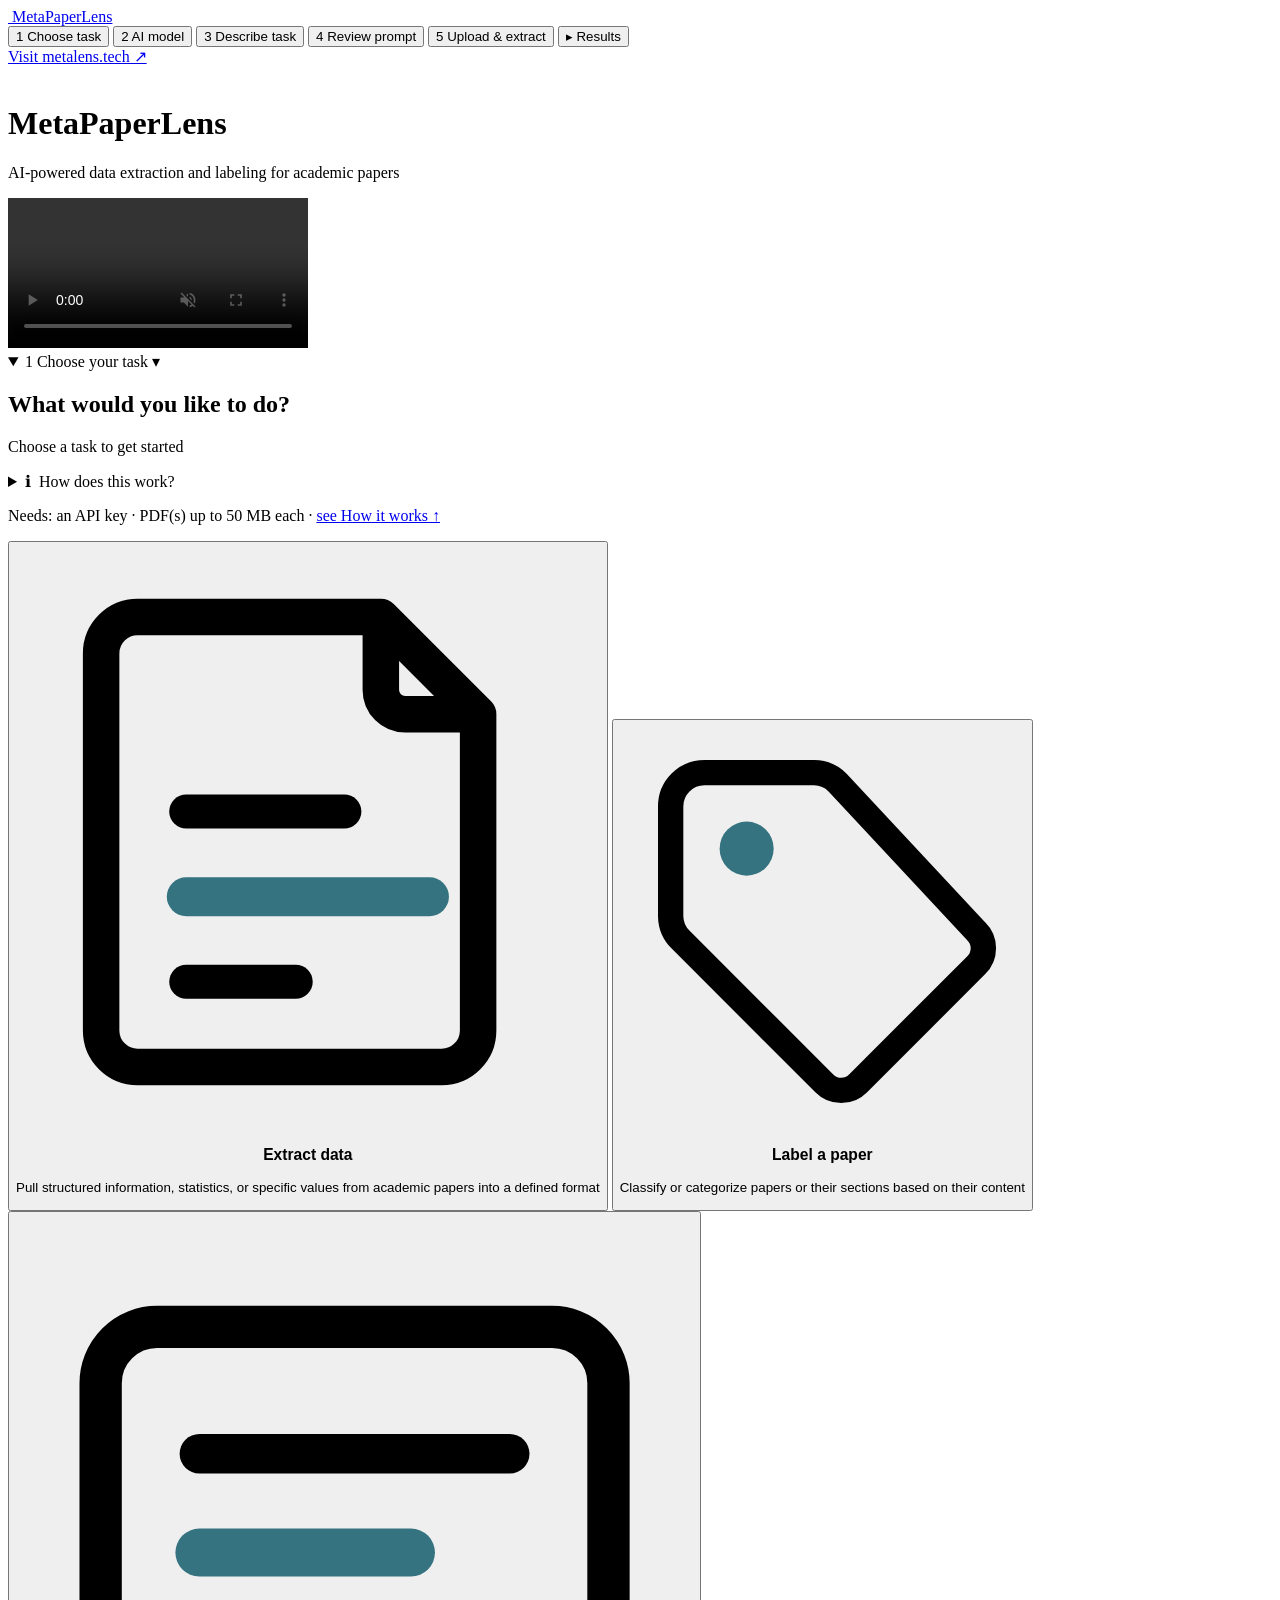
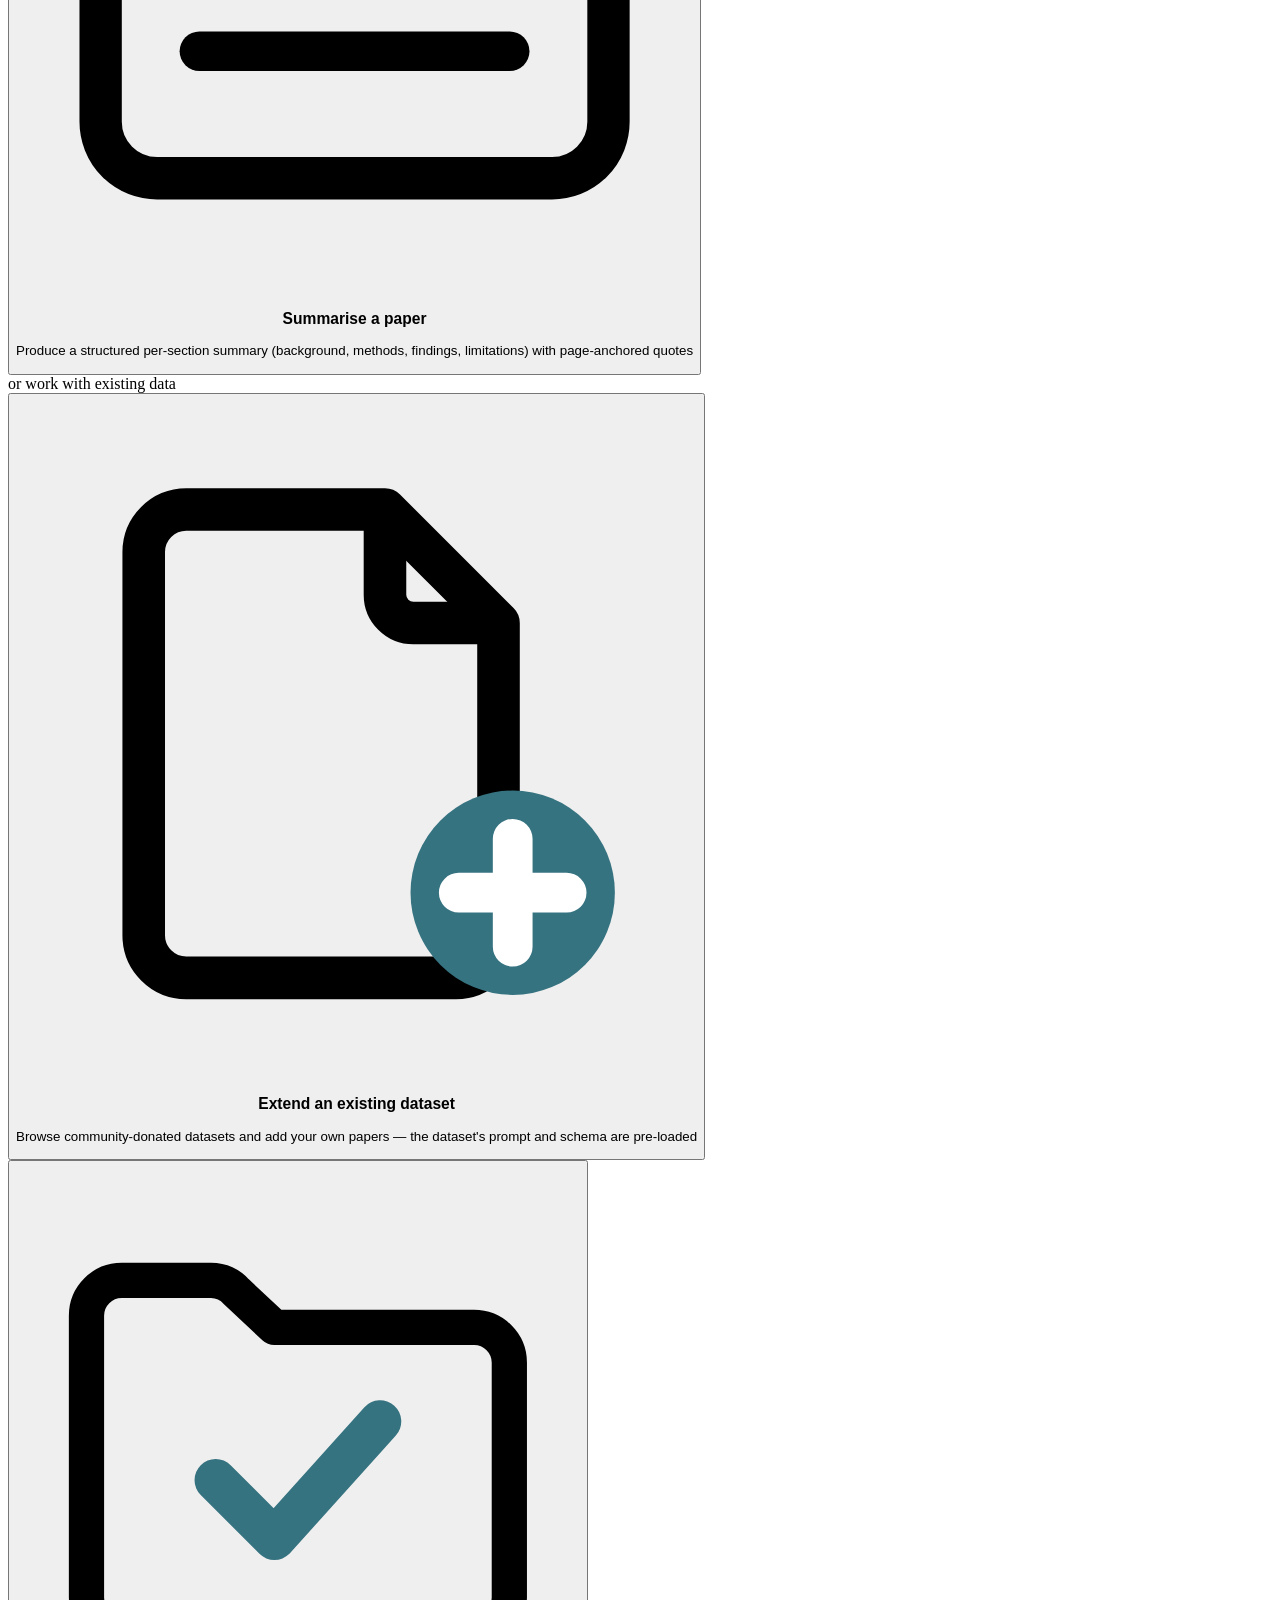
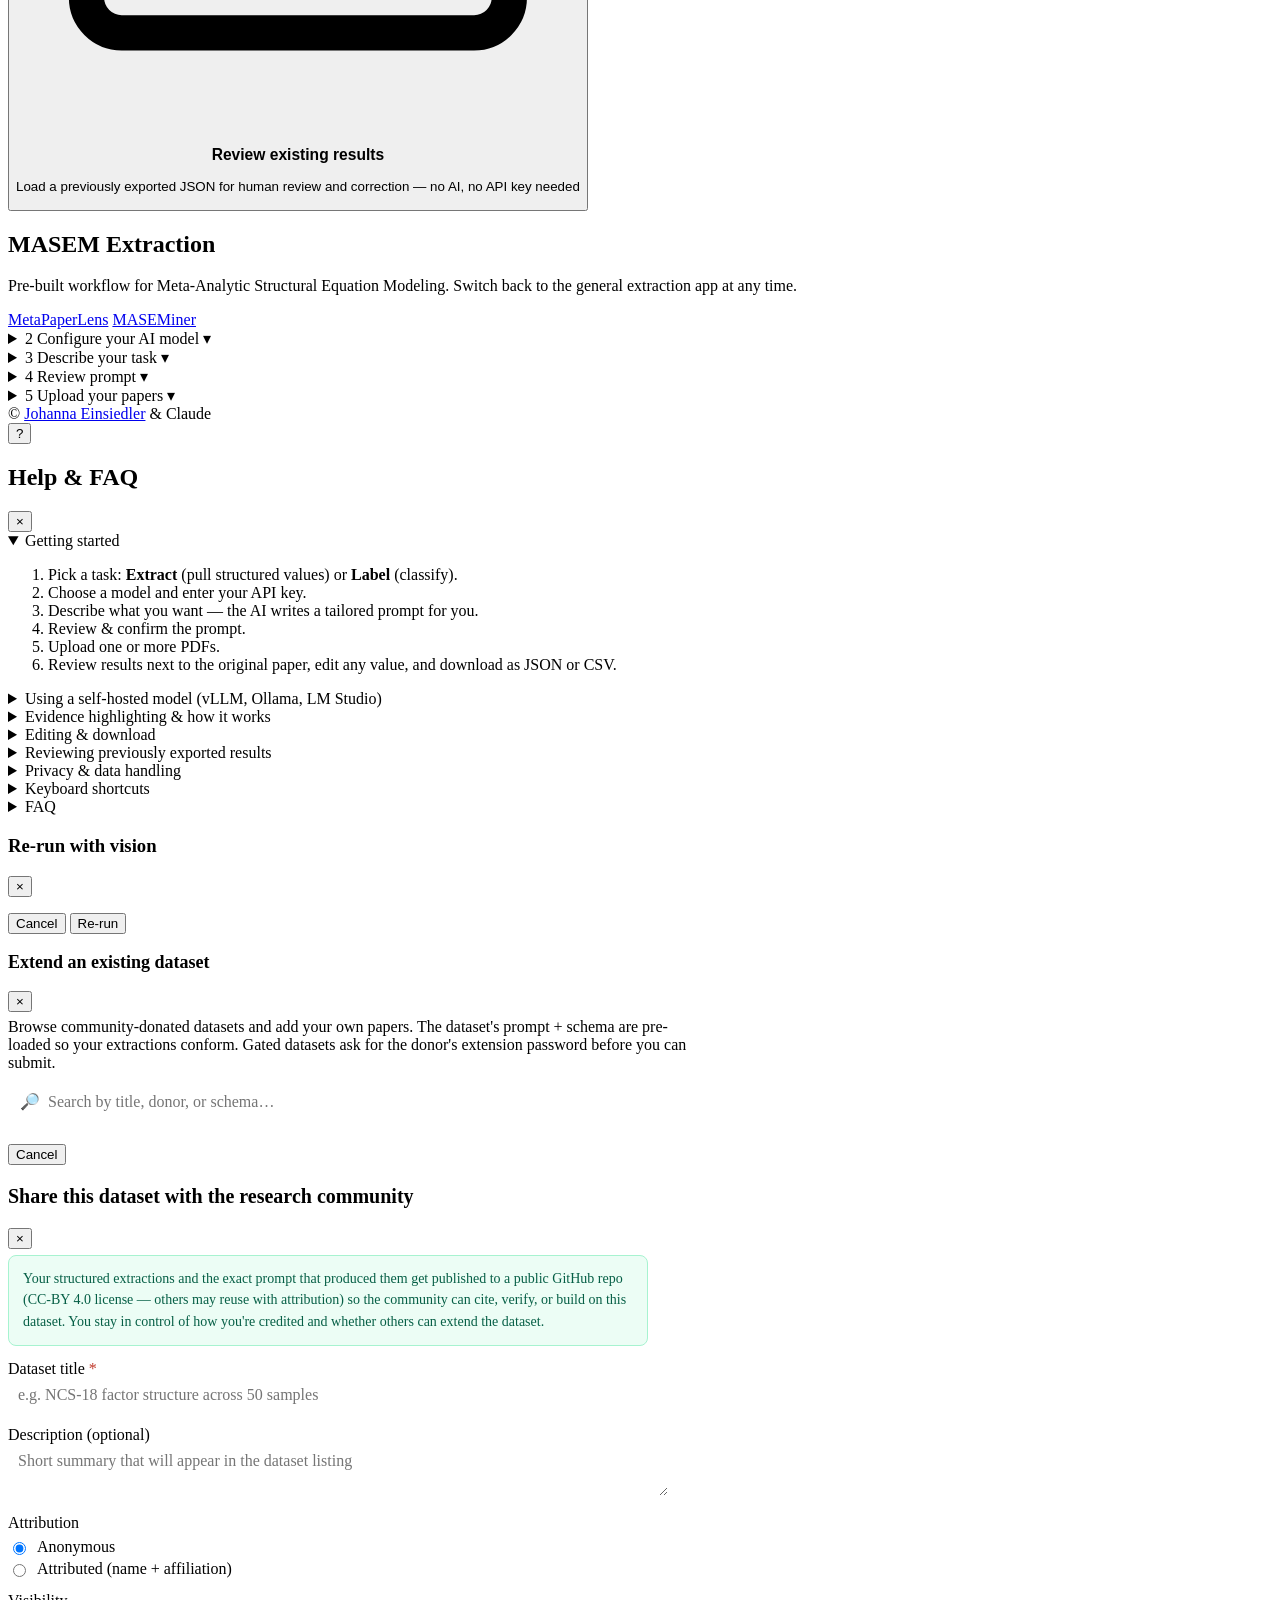
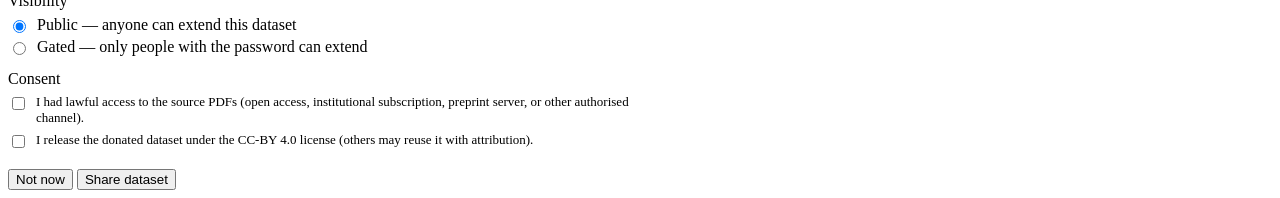
==== commit 1c1d48fd: "dataset fetching" ====
--- a/web/static/index.html
+++ b/web/static/index.html
@@ -219,24 +219,26 @@
             <p><strong>Extract</strong> pulls specific values (statistics, factor loadings, effect sizes) into a JSON schema you define. <strong>Label</strong> classifies papers by content. <strong>Summarise</strong> writes a structured per-section summary (background, methods, findings, limitations) with verbatim page-anchored quotes.</p>
             <p>After extraction, results are shown alongside the source PDF with <strong>yellow highlights</strong> marking the exact passages the model cited as evidence. You can flip through all referenced pages and zoom in to verify each value against the original.</p>
             <p>Every field in the results is <strong>editable</strong>: click any value to correct it. Edits are tracked as human overrides. When you download the results, the exported JSON includes the original model values, your corrections, the full prompt, the model used, and a timestamp &mdash; everything you need for a reproducible audit trail.</p>
-            <p>You need an API key for an AI provider. Your key is sent only to the provider and is never stored.</p>
+            <p><strong>You'll need</strong> an API key for an AI provider (OpenAI / Gemini / DeepSeek / Mistral / Anthropic, or your own vLLM server) and one or more PDFs (max 20 per batch, 50&nbsp;MB each). Your key is sent only to the provider and is never stored.</p>
           </div>
         </details>
 
-        <!-- Quick-start checklist: tells first-time users exactly what to have ready -->
-        <div class="prereq-box">
-          <span class="prereq-title">You'll need:</span>
-          <ul class="prereq-list">
-            <li>an API key (OpenAI / Gemini / DeepSeek / Mistral / your own server)</li>
-            <li>one or more PDFs (max 20 total and max 50&nbsp;MB each)</li>
-          </ul>
-        </div>
-
-        <div class="option-grid">
+        <!-- One-line prereq hint — surfaces the API-key requirement up
+             top so first-timers don't click into the flow and hit a dead
+             end. The full prereq list is folded into the "How does this
+             work?" panel above. -->
+        <p class="prereq-hint">
+          Needs: an API key &middot; PDF(s) up to 50&nbsp;MB each &middot;
+          <a href="#" onclick="event.preventDefault(); document.getElementById('howItWorksBox').open = true; document.getElementById('howItWorksBox').scrollIntoView({behavior:'smooth', block:'nearest'});">see How it works ↑</a>
+        </p>
+
+        <!-- Primary task picker — Extract / Label / Summarise are the
+             three core verbs; the 4th card is a disclosure that toggles
+             the pre-built workflows list below (hidden via JS when the
+             server has zero presets so it never becomes a dead-end click). -->
+        <div class="option-grid option-grid-primary">
           <button class="option-card" onclick="selectMode('extraction')">
             <div class="option-icon" aria-hidden="true">
-              <!-- Document with three "data rows" — middle row teal,
-                   evoking the value being pulled out. -->
               <svg viewBox="0 0 24 24" fill="none">
                 <path d="M5 3h10l4 4v13a1.5 1.5 0 0 1-1.5 1.5h-12.5a1.5 1.5 0 0 1-1.5-1.5v-15.5a1.5 1.5 0 0 1 1.5-1.5Z"
                       stroke="currentColor" stroke-width="1.5" stroke-linejoin="round"/>
@@ -246,12 +248,11 @@
                 <line x1="7" y1="18" x2="11.5" y2="18" stroke="currentColor" stroke-width="1.4" stroke-linecap="round"/>
               </svg>
             </div>
-            <h3>Extract data from a paper</h3>
+            <h3>Extract data</h3>
             <p>Pull structured information, statistics, or specific values from academic papers into a defined format</p>
           </button>
           <button class="option-card" onclick="selectMode('labeling')">
             <div class="option-icon" aria-hidden="true">
-              <!-- Tag silhouette with a teal hole-punch dot. -->
               <svg viewBox="0 0 24 24" fill="none">
                 <path d="M11.5 3H5a2 2 0 0 0-2 2v6.5a2 2 0 0 0 .6 1.4l8.5 8.5a1.4 1.4 0 0 0 2 0l7-7a1.4 1.4 0 0 0 0-2L12.9 3.6A2 2 0 0 0 11.5 3Z"
                       stroke="currentColor" stroke-width="1.5" stroke-linejoin="round"/>
@@ -263,8 +264,6 @@
           </button>
           <button class="option-card" onclick="selectMode('summarize')">
             <div class="option-icon" aria-hidden="true">
-              <!-- Stack of lines, with the middle line teal — the
-                   "structured summary" silhouette. -->
               <svg viewBox="0 0 24 24" fill="none">
                 <rect x="3" y="4" width="18" height="16" rx="2"
                       stroke="currentColor" stroke-width="1.5" stroke-linejoin="round"/>
@@ -274,7 +273,74 @@
               </svg>
             </div>
             <h3>Summarise a paper</h3>
-            <p>Produce a structured per-section summary (background, methods, findings, limitations) with verifiable page-anchored quotes</p>
+            <p>Produce a structured per-section summary (background, methods, findings, limitations) with page-anchored quotes</p>
+          </button>
+          <button class="option-card option-card-disclosure" id="workflowsDisclosureBtn"
+                  aria-expanded="false" aria-controls="prebuiltWorkflows"
+                  onclick="toggleWorkflowsDisclosure()" style="display:none">
+            <div class="option-icon" aria-hidden="true">
+              <!-- Stacked cards / library silhouette — "pick from a
+                   collection of pre-built recipes". -->
+              <svg viewBox="0 0 24 24" fill="none">
+                <rect x="4" y="6" width="14" height="14" rx="2"
+                      stroke="currentColor" stroke-width="1.5"/>
+                <path d="M7 4h11a2 2 0 0 1 2 2v11" stroke="currentColor"
+                      stroke-width="1.5" stroke-linecap="round" fill="none"/>
+                <circle cx="11" cy="13" r="2.2" fill="#367380"/>
+              </svg>
+            </div>
+            <h3>
+              <span>Use a pre-built workflow</span>
+              <span class="disclosure-chevron" aria-hidden="true">&#x25BE;</span>
+            </h3>
+            <p>Tailored prompts for specific research methods (MASEMiner, ForestPlot, …) &mdash; skip the prompt-design step</p>
+          </button>
+        </div>
+
+        <!-- Pre-built workflows — populated by JS from /api/presets, shown
+             only after the disclosure card above is clicked.  Stays
+             hidden when the server has no presets configured (the
+             disclosure card itself is also hidden in that case). -->
+        <div class="prebuilt-workflows" id="prebuiltWorkflows" style="display:none">
+          <div class="prebuilt-workflows-header">
+            <h3>Pre-built workflows</h3>
+            <p class="subtitle">Tailored prompts for specific research methods. Skip the prompt-design step.</p>
+          </div>
+          <div class="prebuilt-workflows-list" id="prebuiltWorkflowsList"></div>
+        </div>
+
+        <!-- Visual separator between "start a new task" (primary grid +
+             optional workflows panel) and "work with existing data"
+             (Extend + Review).  All three lenses in the UX critique
+             flagged this grouping; the divider makes the boundary
+             explicit without adding any new clickable surface. -->
+        <div class="option-grid-divider" role="separator">
+          <span class="option-grid-divider-label">or work with existing data</span>
+        </div>
+
+        <!-- Secondary "work with existing data" row — sits below the
+             primary task picker.  Two cards side-by-side: extend a
+             donated dataset, or review a previously-exported result
+             JSON.  Both are option-card-load style (dashed, horizontal,
+             muted) so they read as a different category of action than
+             the four task-pickers above. -->
+        <div class="option-grid option-grid-secondary">
+          <button class="option-card option-card-load" onclick="selectExtendOption()">
+            <div class="option-icon" aria-hidden="true">
+              <!-- Two stacked documents with a teal plus — "add to an
+                   existing collection". -->
+              <svg viewBox="0 0 24 24" fill="none">
+                <path d="M6 4h7l4 4v11a1.5 1.5 0 0 1-1.5 1.5h-9.5A1.5 1.5 0 0 1 4.5 19V5.5A1.5 1.5 0 0 1 6 4Z"
+                      stroke="currentColor" stroke-width="1.5" stroke-linejoin="round"/>
+                <path d="M13 4v3a1 1 0 0 0 1 1h3" stroke="currentColor" stroke-width="1.5" stroke-linejoin="round"/>
+                <circle cx="17.5" cy="17.5" r="3.6" fill="#367380"/>
+                <path d="M17.5 15.6v3.8 M15.6 17.5h3.8" stroke="#fff" stroke-width="1.4" stroke-linecap="round"/>
+              </svg>
+            </div>
+            <div class="option-card-load-text">
+              <h3>Extend an existing dataset</h3>
+              <p>Browse community-donated datasets and add your own papers &mdash; the dataset's prompt and schema are pre-loaded</p>
+            </div>
           </button>
           <button class="option-card option-card-load" onclick="selectLoadOption()">
             <div class="option-icon" aria-hidden="true">
@@ -287,19 +353,9 @@
             </div>
             <div class="option-card-load-text">
               <h3>Review existing results</h3>
-              <p>Load a previously exported JSON for human review and correction &mdash; no AI processing, no API key needed</p>
+              <p>Load a previously exported JSON for human review and correction &mdash; no AI, no API key needed</p>
             </div>
           </button>
-        </div>
-
-        <!-- Pre-built workflows — populated by JS from /api/presets.  Hidden
-             when the server has no presets configured. -->
-        <div class="prebuilt-workflows" id="prebuiltWorkflows" style="display:none">
-          <div class="prebuilt-workflows-header">
-            <h3>Or pick a pre-built workflow</h3>
-            <p class="subtitle">Tailored prompts for specific research methods. Skip the prompt-design step.</p>
-          </div>
-          <div class="prebuilt-workflows-list" id="prebuiltWorkflowsList"></div>
         </div>
 
         <!-- Past extractions — only visible when SQLite has at least one batch -->
@@ -1171,6 +1227,52 @@
   </div>
 </div>
 
+<!-- Extend-dataset picker modal — shown when the user clicks "Extend an
+     existing dataset" on step 1.  Lists datasets from the curated
+     public repo (loaded via /api/datasets) and lets the user search +
+     pick one to extend.  The actual extension flow (password prompt
+     for gated datasets, preset pre-load, append-submission) is wired
+     in Phase 3c-3e. -->
+<div class="modal-overlay" id="extendDatasetOverlay" role="dialog" aria-modal="true"
+     aria-labelledby="extendDatasetTitle">
+  <div class="modal" style="max-width:680px">
+    <div class="modal-header">
+      <h3 id="extendDatasetTitle" style="font-size:18px">Extend an existing dataset</h3>
+      <button class="modal-close" type="button" onclick="closeExtendDatasetModal()"
+              aria-label="Close">&times;</button>
+    </div>
+    <p class="vlm-picker-intro" style="margin:6px 0 12px">
+      Browse community-donated datasets and add your own papers.  The
+      dataset's prompt + schema are pre-loaded so your extractions
+      conform.  Gated datasets ask for the donor's extension password
+      before you can submit.
+    </p>
+
+    <input type="text" id="extendDatasetSearch"
+           placeholder="🔎  Search by title, donor, or schema…"
+           oninput="_filterExtendDatasets()"
+           style="width:100%;padding:9px 12px;border:1.5px solid var(--border);border-radius:8px;font:inherit;margin-bottom:10px" />
+
+    <div id="extendDatasetList" class="extend-dataset-list"
+         style="max-height:55vh;overflow-y:auto;display:flex;flex-direction:column;gap:8px;padding-right:4px">
+      <!-- Populated by JS.  Loading / empty / error states below. -->
+    </div>
+
+    <div id="extendDatasetLoading" style="text-align:center;padding:30px 0;color:var(--text-muted);font-size:14px;display:none">
+      Loading datasets…
+    </div>
+    <div id="extendDatasetEmpty" style="text-align:center;padding:30px 12px;color:var(--text-muted);font-size:14px;line-height:1.55;display:none">
+      No datasets to extend yet.  Be the first &mdash; after your next extraction,
+      click <strong>Share dataset</strong> when prompted.
+    </div>
+    <div id="extendDatasetError" style="text-align:center;padding:24px 12px;color:#b91c1c;font-size:13.5px;line-height:1.5;display:none"></div>
+
+    <div class="btn-row" style="justify-content:flex-end;margin-top:14px">
+      <button class="btn btn-ghost" type="button" onclick="closeExtendDatasetModal()">Cancel</button>
+    </div>
+  </div>
+</div>
+
 <!-- Donate modal — shown directly after Download All / Download All CSV
      when the donation feature flag is on.  Lets the donor pick
      attribution / visibility / consent before POST /api/donate kicks off
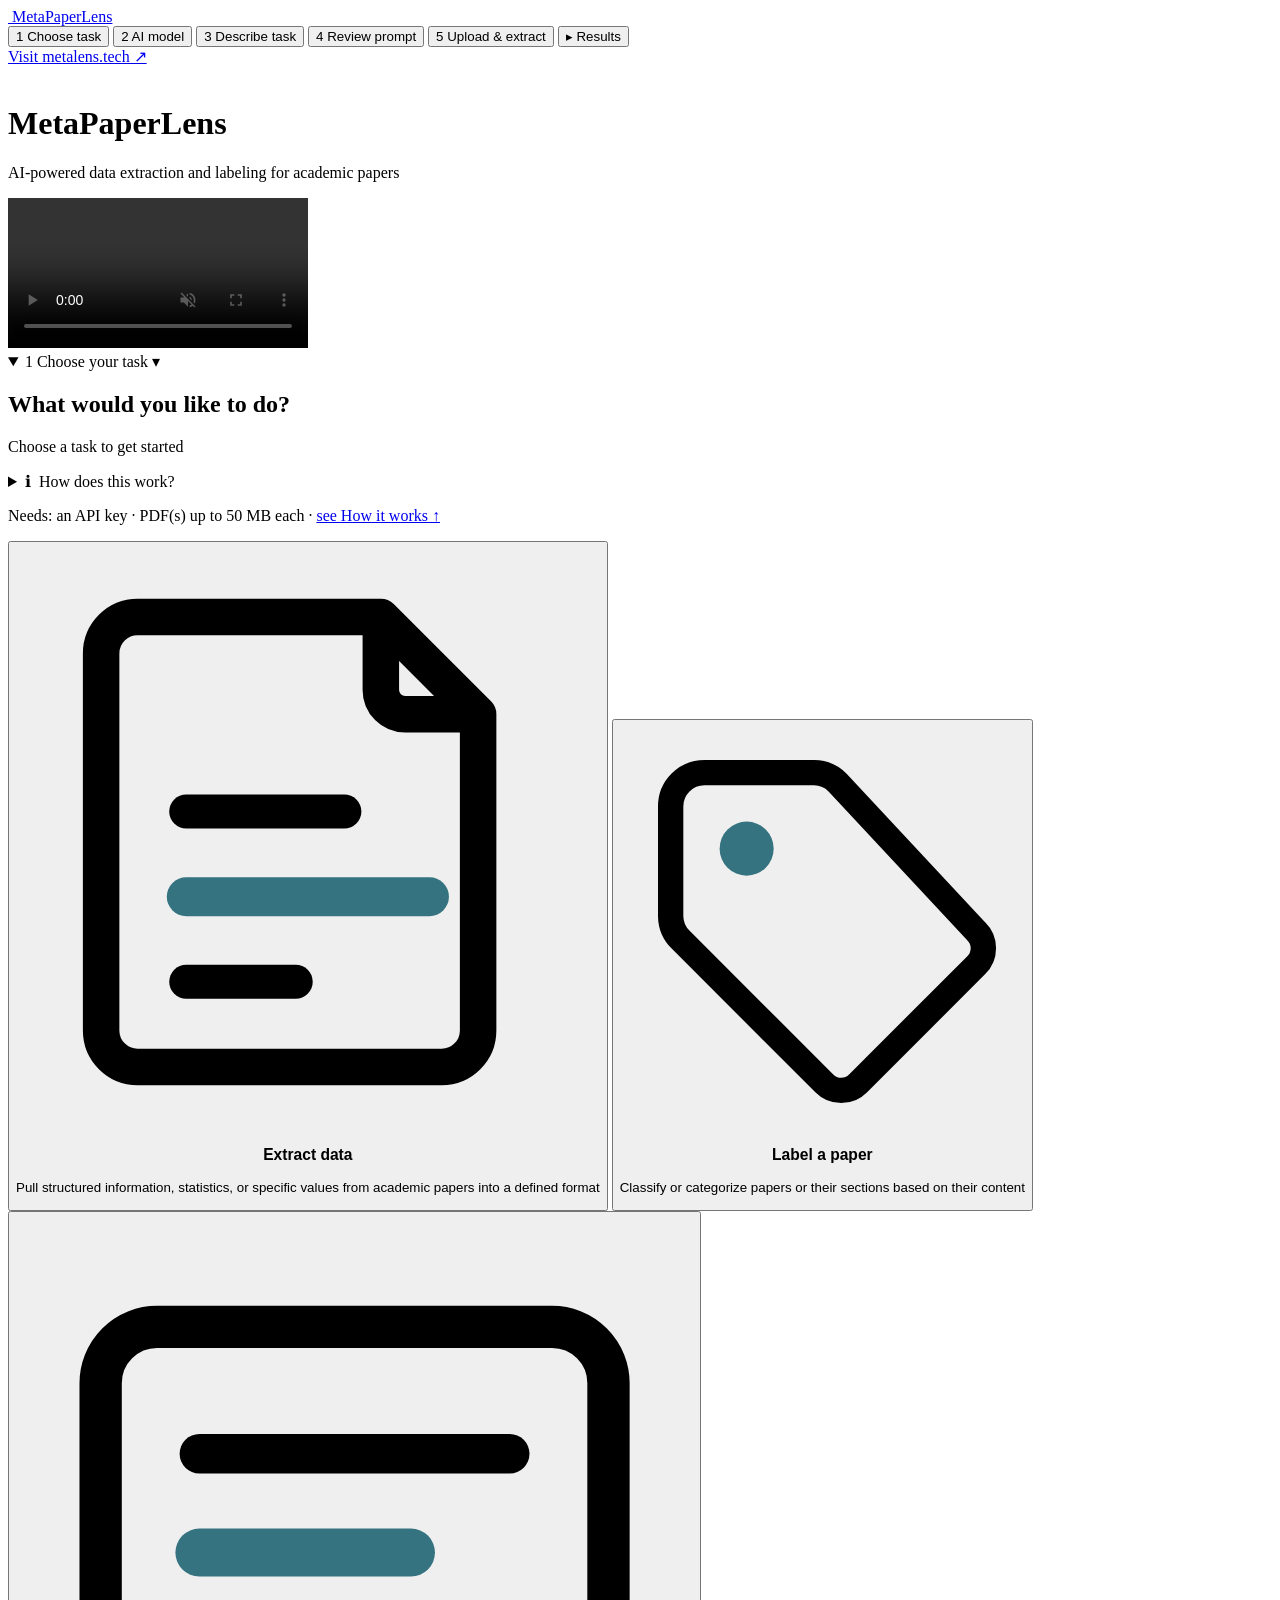
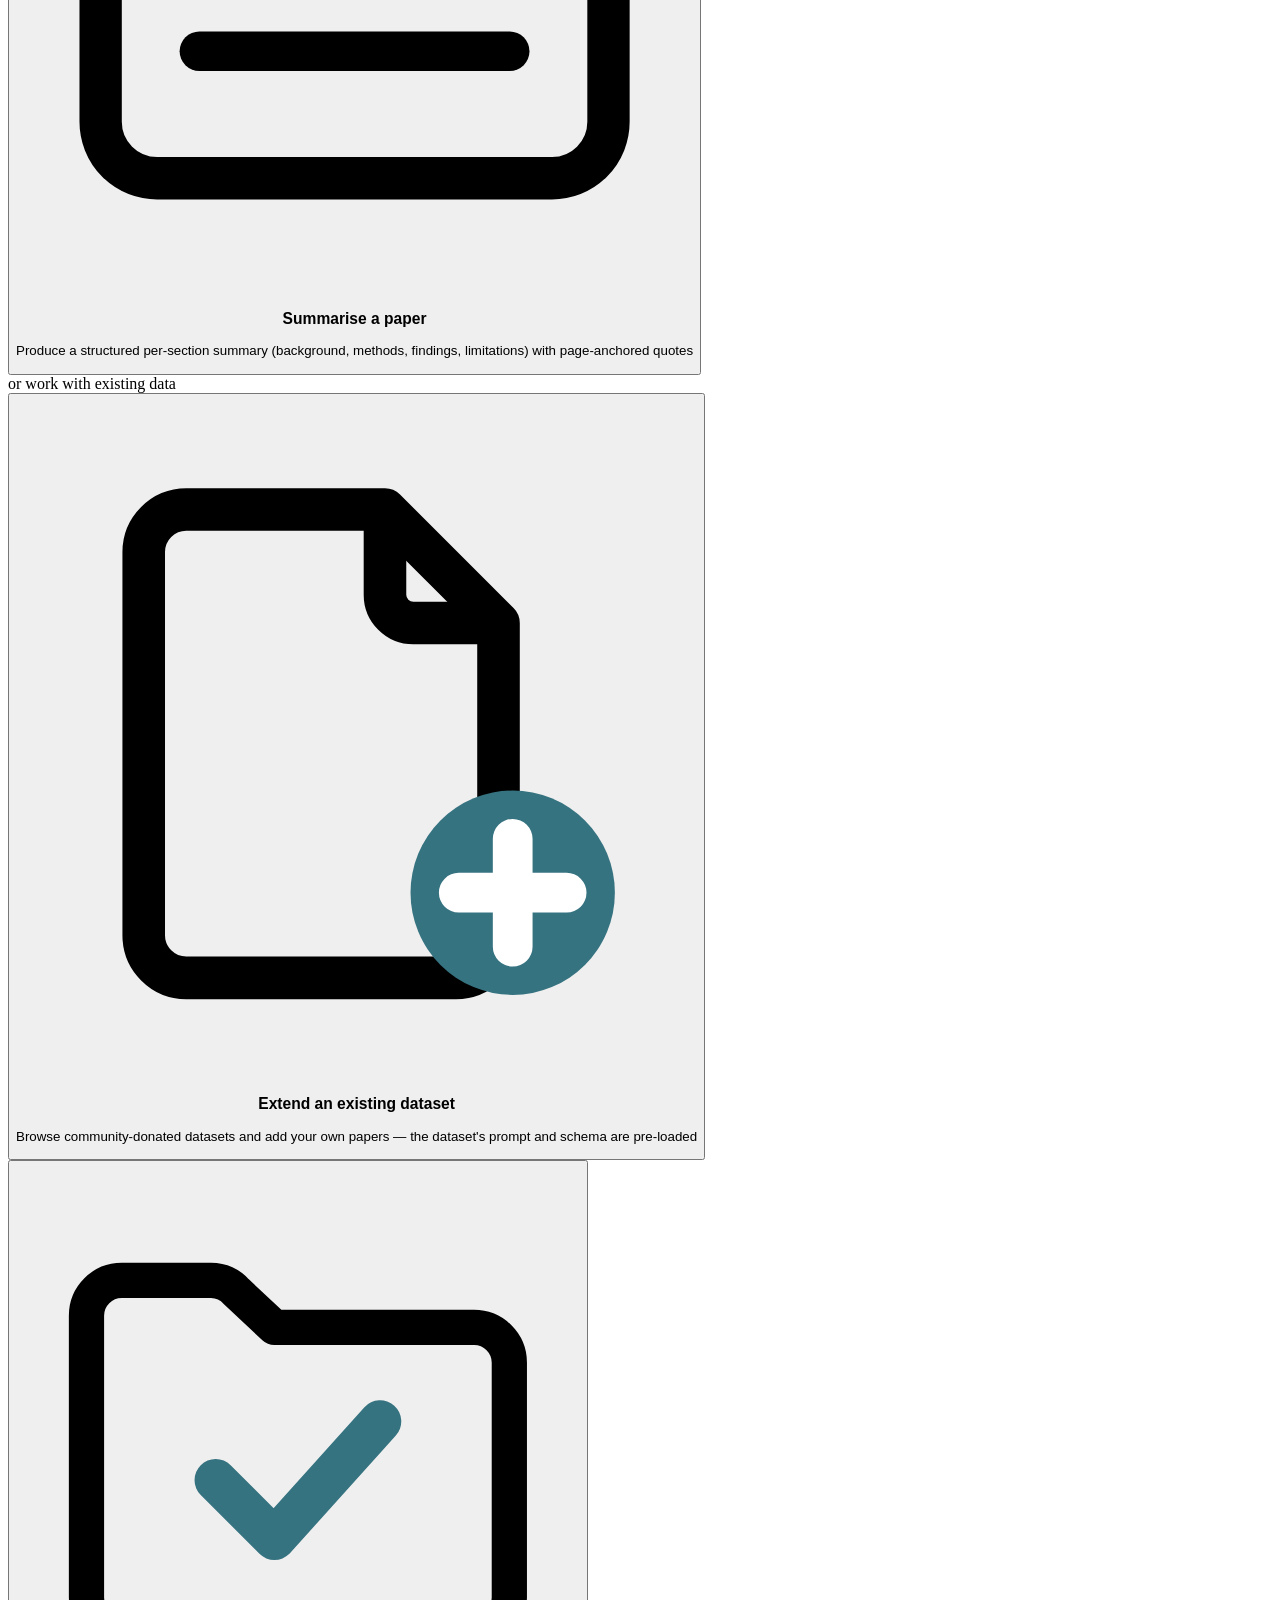
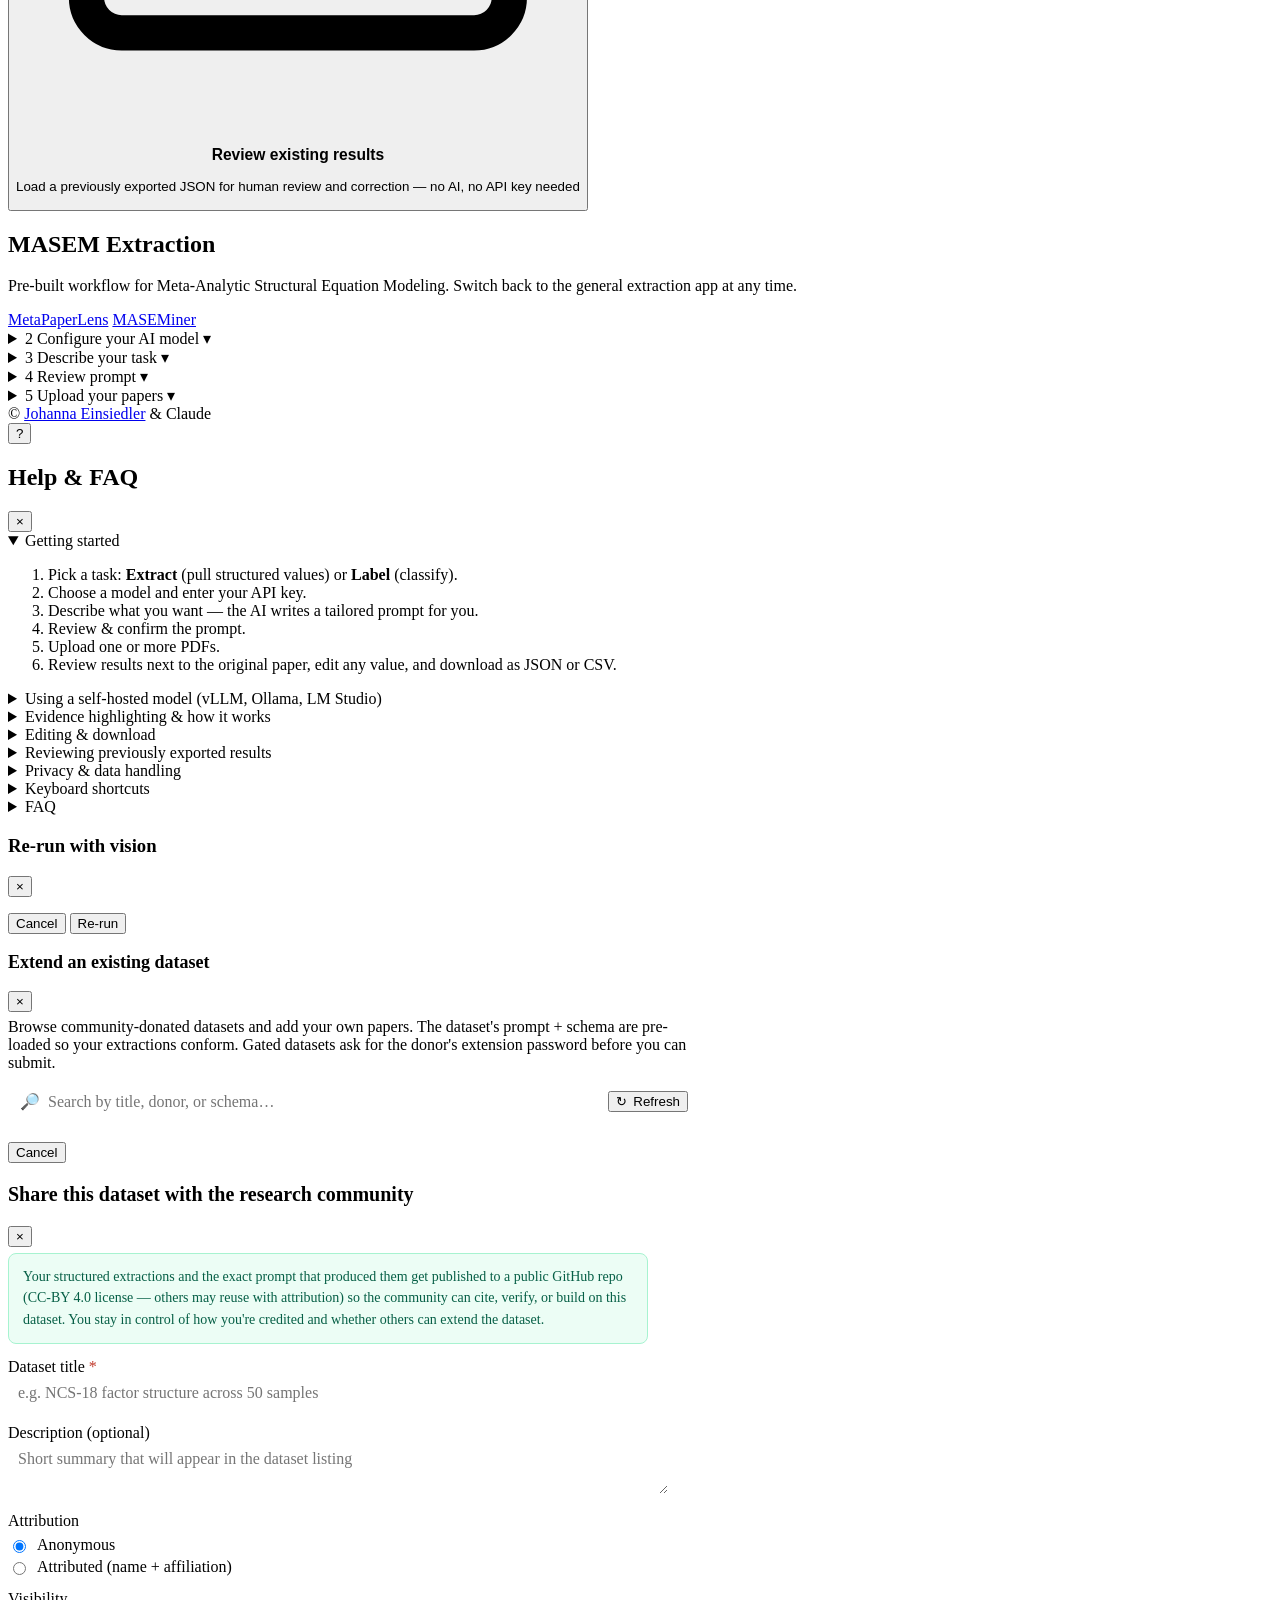
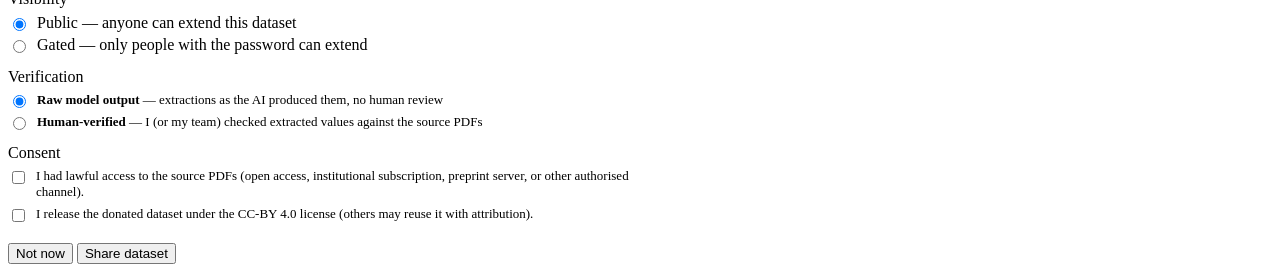
==== commit db6ed940: "fixed direct presets" ====
--- a/web/static/index.html
+++ b/web/static/index.html
@@ -618,41 +618,79 @@
           </div>
         </div>
 
-        <!-- Compact scale-name + item-count row (drives [scale_name] and
-             [n_items] in the prompt template).  ``n_factors`` comes from
-             the active preset's defaults — exposing it to the user
-             tended to confuse the form. -->
-        <div class="form-group">
-          <label class="parse-method-label">Scale &amp; dimensions</label>
-          <div class="masem-scalar-row">
-            <label class="masem-scalar">
-              <span class="masem-scalar-label">Scale name</span>
-              <input type="text" id="masemScaleName"
-                     placeholder="e.g. Need for Cognition Scale (NCS-18)" />
-              <span class="masem-scalar-hint">Full name + abbreviation</span>
+        <!-- Indirect-information inputs: scale name + item count + item
+             labels.  These drive [scale_name], [n_items] and
+             [item_labels] in masem.template.md.  Hidden when the
+             Direct-information starter is active (see masem-builder.js
+             _applyStarterFormVisibility). -->
+        <div id="masemFormIndirect">
+          <!-- Compact scale-name + item-count row.  ``n_factors`` comes
+               from the active preset's defaults — exposing it to the
+               user tended to confuse the form. -->
+          <div class="form-group">
+            <label class="parse-method-label">Scale &amp; dimensions</label>
+            <div class="masem-scalar-row">
+              <label class="masem-scalar">
+                <span class="masem-scalar-label">Scale name</span>
+                <input type="text" id="masemScaleName"
+                       placeholder="e.g. Need for Cognition Scale (NCS-18)" />
+                <span class="masem-scalar-hint">Full name + abbreviation</span>
+              </label>
+              <label class="masem-scalar masem-scalar-narrow">
+                <span class="masem-scalar-label">Number of items</span>
+                <input type="number" id="masemNItems" min="1" max="200" step="1"
+                       placeholder="e.g. 20" />
+                <span class="masem-scalar-hint">Items in the scale</span>
+              </label>
+            </div>
+          </div>
+
+          <!-- Item labels — drives [item_labels] in the rendered template. -->
+          <div class="form-group">
+            <label class="parse-method-label" for="masemCInput">
+              Item labels
+              <span class="optional">(one item per line, starting with item number)</span>
             </label>
-            <label class="masem-scalar masem-scalar-narrow">
-              <span class="masem-scalar-label">Number of items</span>
-              <input type="number" id="masemNItems" min="1" max="200" step="1"
-                     placeholder="e.g. 20" />
-              <span class="masem-scalar-hint">Items in the scale</span>
-            </label>
-          </div>
-        </div>
-
-        <!-- Item labels — drives [item_labels] in the rendered template. -->
-        <div class="form-group">
-          <label class="parse-method-label" for="masemCInput">
-            Item labels
-            <span class="optional">(one item per line, starting with item number)</span>
-          </label>
-          <p class="masem-hint">Paste the verbatim item texts in their original order so the model can match items that are reordered or paraphrased in the source paper. Format: <code>1: item text</code> per line. Leave empty if you don't have the item texts handy (e.g. copyrighted instruments).</p>
-          <textarea id="masemCInput" rows="9"
-                    placeholder="e.g.
+            <p class="masem-hint">Paste the verbatim item texts in their original order so the model can match items that are reordered or paraphrased in the source paper. Format: <code>1: item text</code> per line. Leave empty if you don't have the item texts handy (e.g. copyrighted instruments).</p>
+            <textarea id="masemCInput" rows="9"
+                      placeholder="e.g.
 1: I usually notice my feelings before anyone else does.
 2: I tend to set goals and follow through with them.
 3: I enjoy meeting new people at social gatherings.
 …"></textarea>
+          </div>
+        </div>
+
+        <!-- Direct-information inputs: effect sizes + variables.  These
+             drive ${effect_sizes_block} and ${variables_block} in
+             masem-effect-sizes.template.md.  Hidden when the
+             Indirect-information starter is active. -->
+        <div id="masemFormDirect" style="display:none">
+          <!-- Effect sizes — drives ${effect_sizes_block}. -->
+          <div class="form-group">
+            <label class="parse-method-label" for="masemEffectSizesInput">
+              Effect sizes
+              <span class="optional">(one per line: <code>short_code: full name</code>)</span>
+            </label>
+            <p class="masem-hint">Which effect-size statistics should the model extract?  Use short codes the meta-analytic literature recognises (<code>r</code> for Pearson correlations, <code>or</code> for odds ratios, <code>smd</code> for standardised mean differences, etc.).  The right side of the colon is the human-readable label that appears in the prompt.</p>
+            <textarea id="masemEffectSizesInput" rows="4"
+                      placeholder="r: Correlation
+or: Odds ratios"></textarea>
+          </div>
+
+          <!-- Variables — drives ${variables_block}.  More structured than
+               effect sizes: each line is <short_code>: <definition>. -->
+          <div class="form-group">
+            <label class="parse-method-label" for="masemVariablesInput">
+              Variables
+              <span class="optional">(one per line: <code>short_code: definition</code>)</span>
+            </label>
+            <p class="masem-hint">Which variables / constructs should the model consider as canonical?  Each entry is a short code (used in the output's <code>var1</code> / <code>var2</code> fields) plus a definition that helps the model recognise paper-specific operationalisations.  Add a third colon-separated chunk for synonyms if useful.</p>
+            <textarea id="masemVariablesInput" rows="6"
+                      placeholder="bm: A measure of body mass such as BMI, % fat mass, BIA, or waist circumference.
+vg: A measure of video-game use — hours/day, frequency, subjective intensity.
+pa: A measure of physical activity — exercise length, frequency, duration."></textarea>
+          </div>
         </div>
 
         <!-- Live prompt preview -->
@@ -1248,10 +1286,19 @@
       before you can submit.
     </p>
 
-    <input type="text" id="extendDatasetSearch"
-           placeholder="🔎  Search by title, donor, or schema…"
-           oninput="_filterExtendDatasets()"
-           style="width:100%;padding:9px 12px;border:1.5px solid var(--border);border-radius:8px;font:inherit;margin-bottom:10px" />
+    <div style="display:flex;gap:8px;align-items:center;margin-bottom:8px">
+      <input type="text" id="extendDatasetSearch"
+             placeholder="🔎  Search by title, donor, or schema…"
+             oninput="_filterExtendDatasets()"
+             style="flex:1;padding:9px 12px;border:1.5px solid var(--border);border-radius:8px;font:inherit" />
+      <button class="btn btn-ghost btn-sm" type="button"
+              id="extendDatasetRefreshBtn"
+              onclick="_refreshExtendDatasets()"
+              title="Re-fetch the dataset listing from GitHub (skips the 5 min cache)">
+        <span aria-hidden="true">&#x21BB;</span>&ensp;Refresh
+      </button>
+    </div>
+    <p id="extendDatasetCacheNote" style="font-size:11.5px;color:var(--text-muted);margin:0 0 10px;display:none"></p>
 
     <div id="extendDatasetList" class="extend-dataset-list"
          style="max-height:55vh;overflow-y:auto;display:flex;flex-direction:column;gap:8px;padding-right:4px">
@@ -1349,6 +1396,23 @@
       </fieldset>
 
       <fieldset class="donate-field" style="border:none;padding:0;margin:0">
+        <legend class="donate-field-label" style="padding:0;margin-bottom:6px">Verification</legend>
+        <label style="display:flex;align-items:flex-start;gap:8px;cursor:pointer;font-size:13px">
+          <input type="radio" name="donateVerification" value="unverified" checked onchange="_donateToggleVerification()" style="margin-top:3px" />
+          <span><strong>Raw model output</strong> &mdash; extractions as the AI produced them, no human review</span>
+        </label>
+        <label style="display:flex;align-items:flex-start;gap:8px;cursor:pointer;font-size:13px;margin-top:6px">
+          <input type="radio" name="donateVerification" value="verified" onchange="_donateToggleVerification()" style="margin-top:3px" />
+          <span><strong>Human-verified</strong> &mdash; I (or my team) checked extracted values against the source PDFs</span>
+        </label>
+        <div id="donateVerifiedFields" style="display:none;margin-top:8px;padding-left:24px">
+          <input id="donateVerificationNotesInput" type="text" maxlength="500"
+                 placeholder="Optional: what was checked? (e.g. 'all effect-size values double-checked against tables 2&ndash;4')"
+                 style="width:100%;padding:7px 10px;border:1.5px solid var(--border);border-radius:6px;font:inherit" />
+        </div>
+      </fieldset>
+
+      <fieldset class="donate-field" style="border:none;padding:0;margin:0">
         <legend class="donate-field-label" style="padding:0;margin-bottom:6px">Consent</legend>
         <label style="display:flex;align-items:flex-start;gap:8px;cursor:pointer;font-size:13px">
           <input type="checkbox" id="donateConsentShare" style="margin-top:3px" />
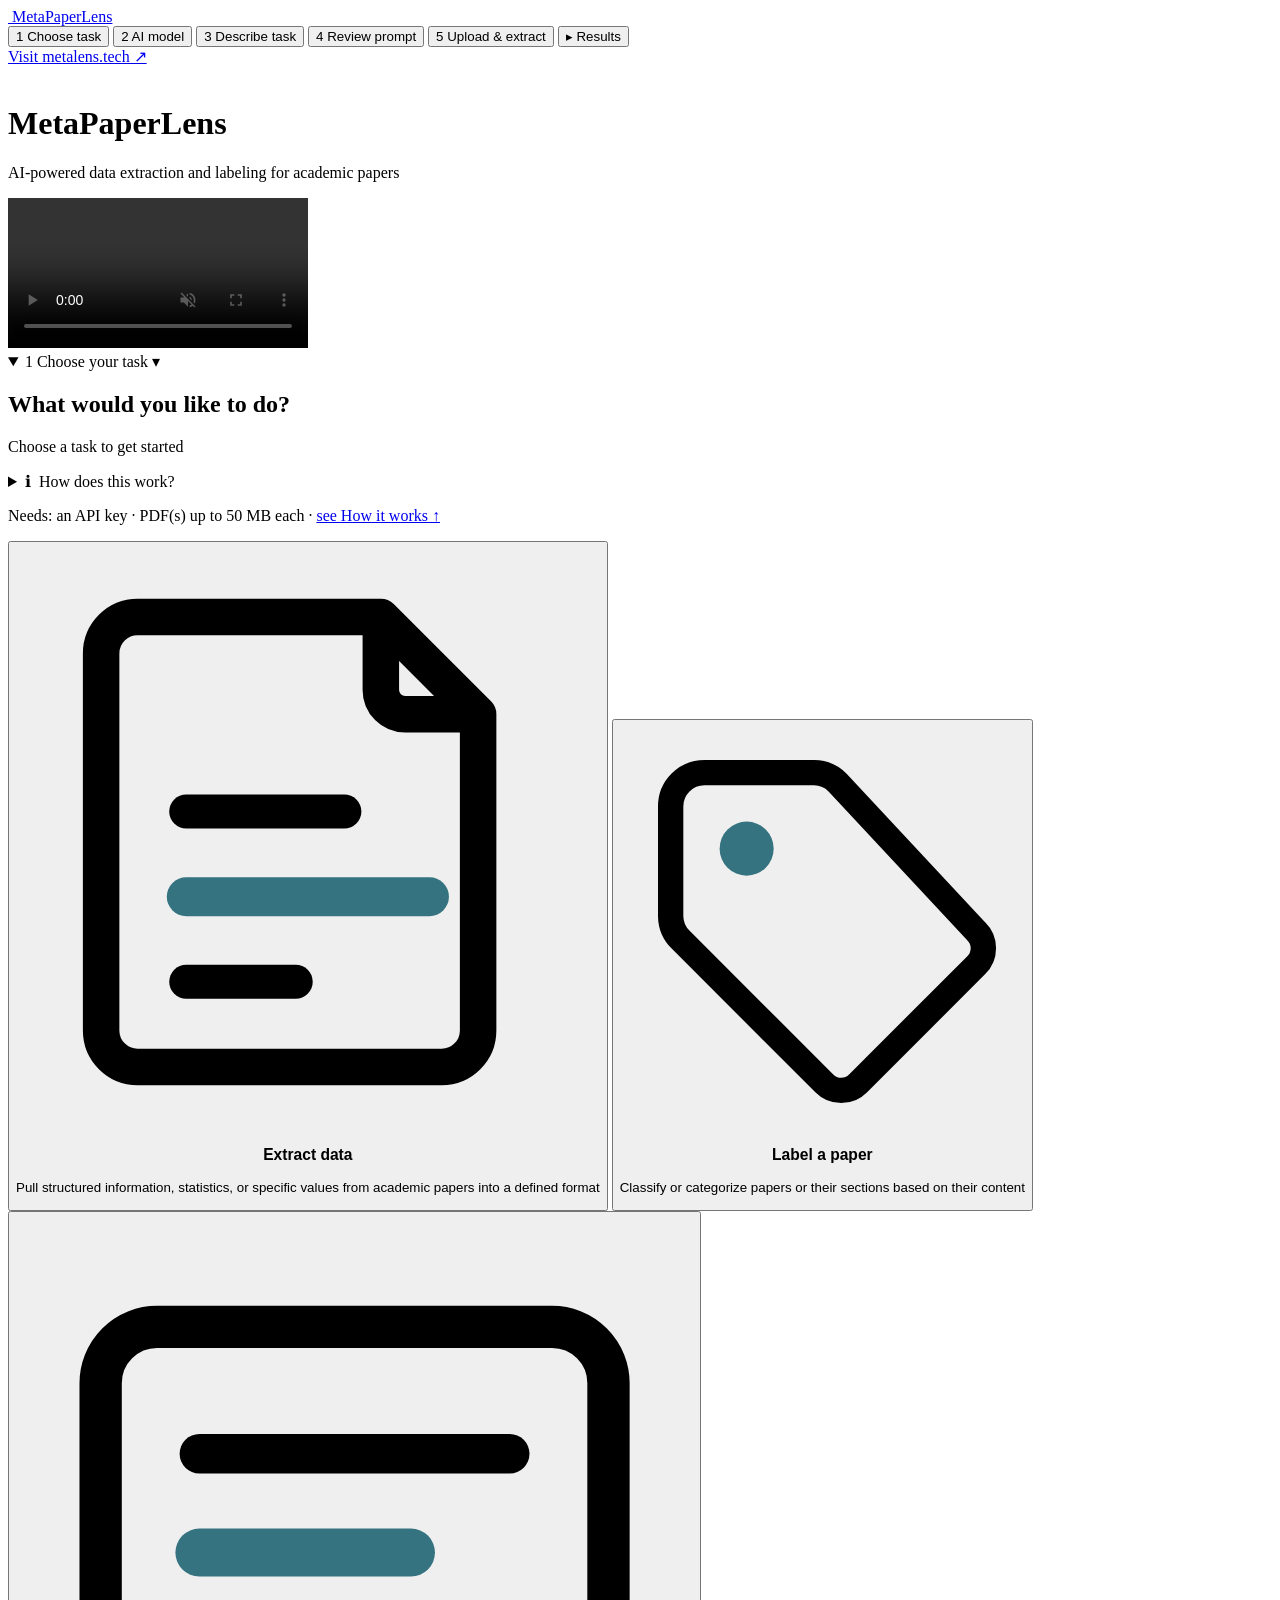
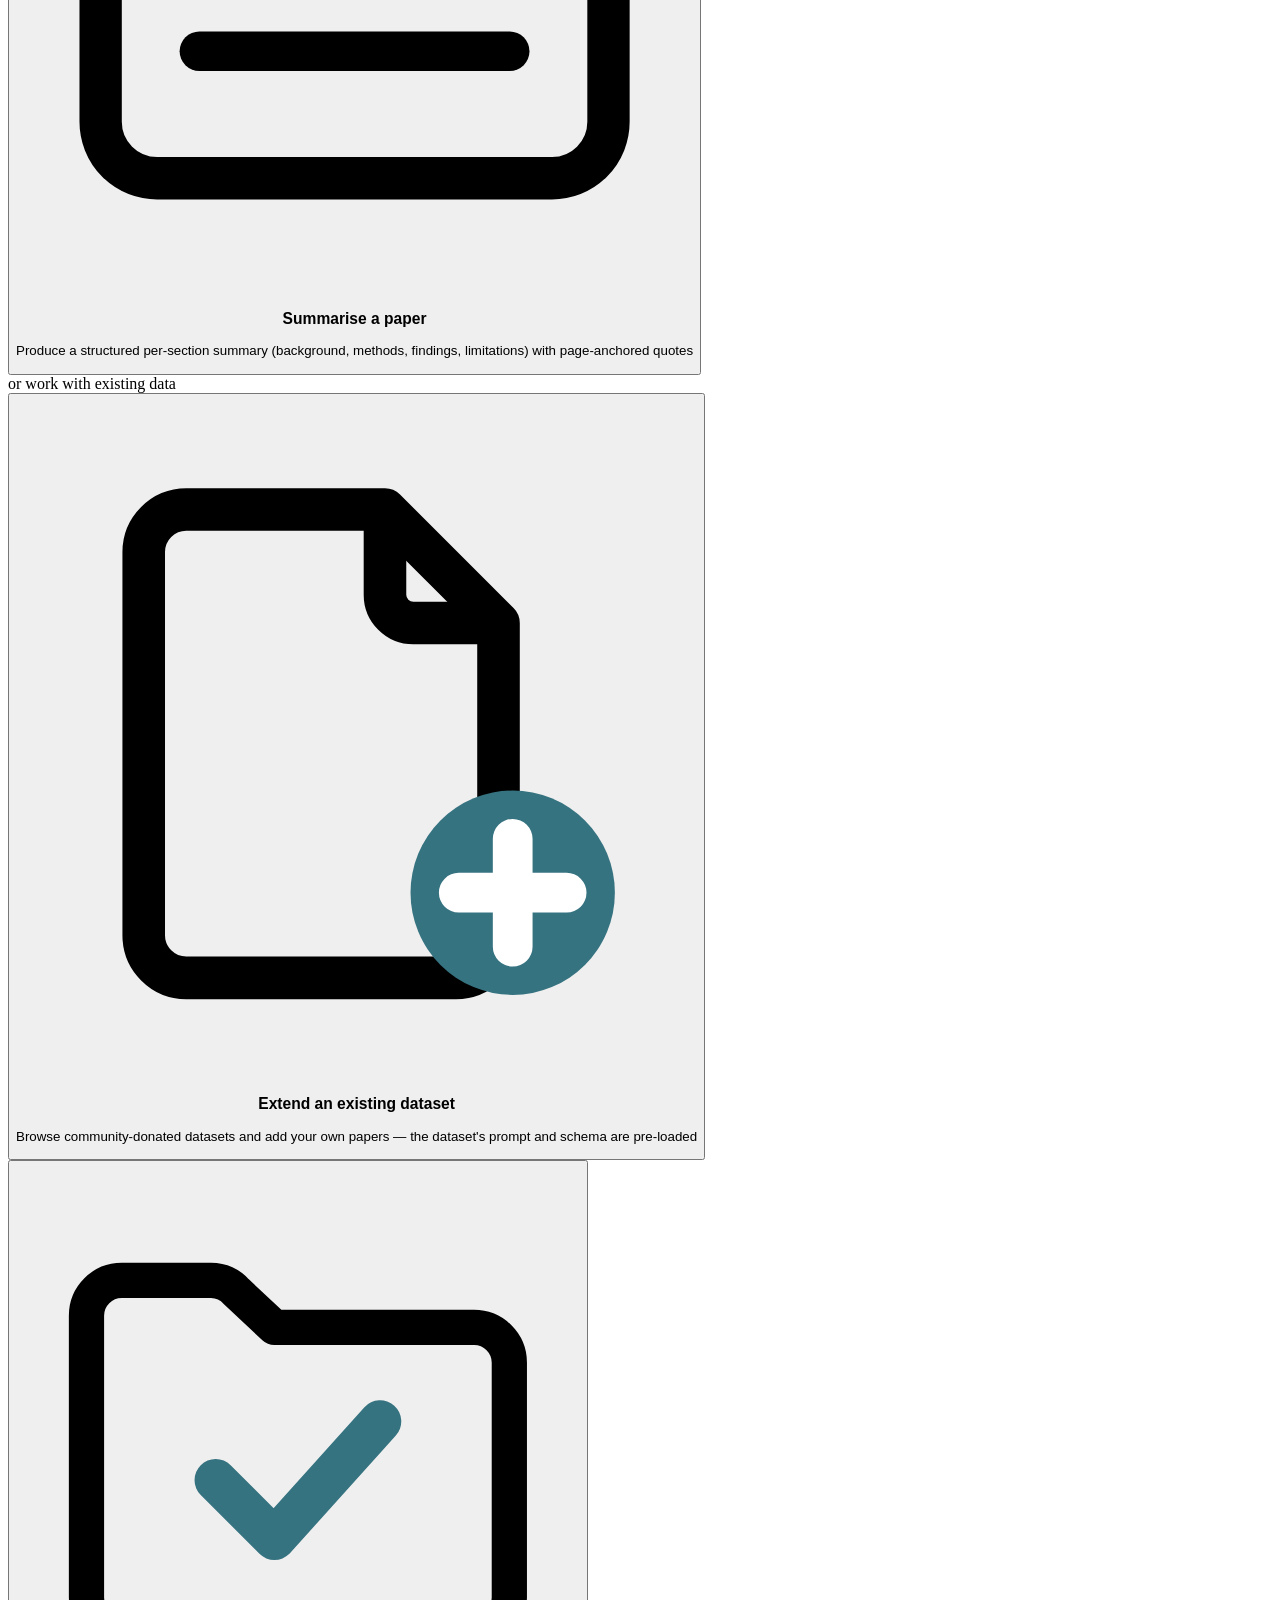
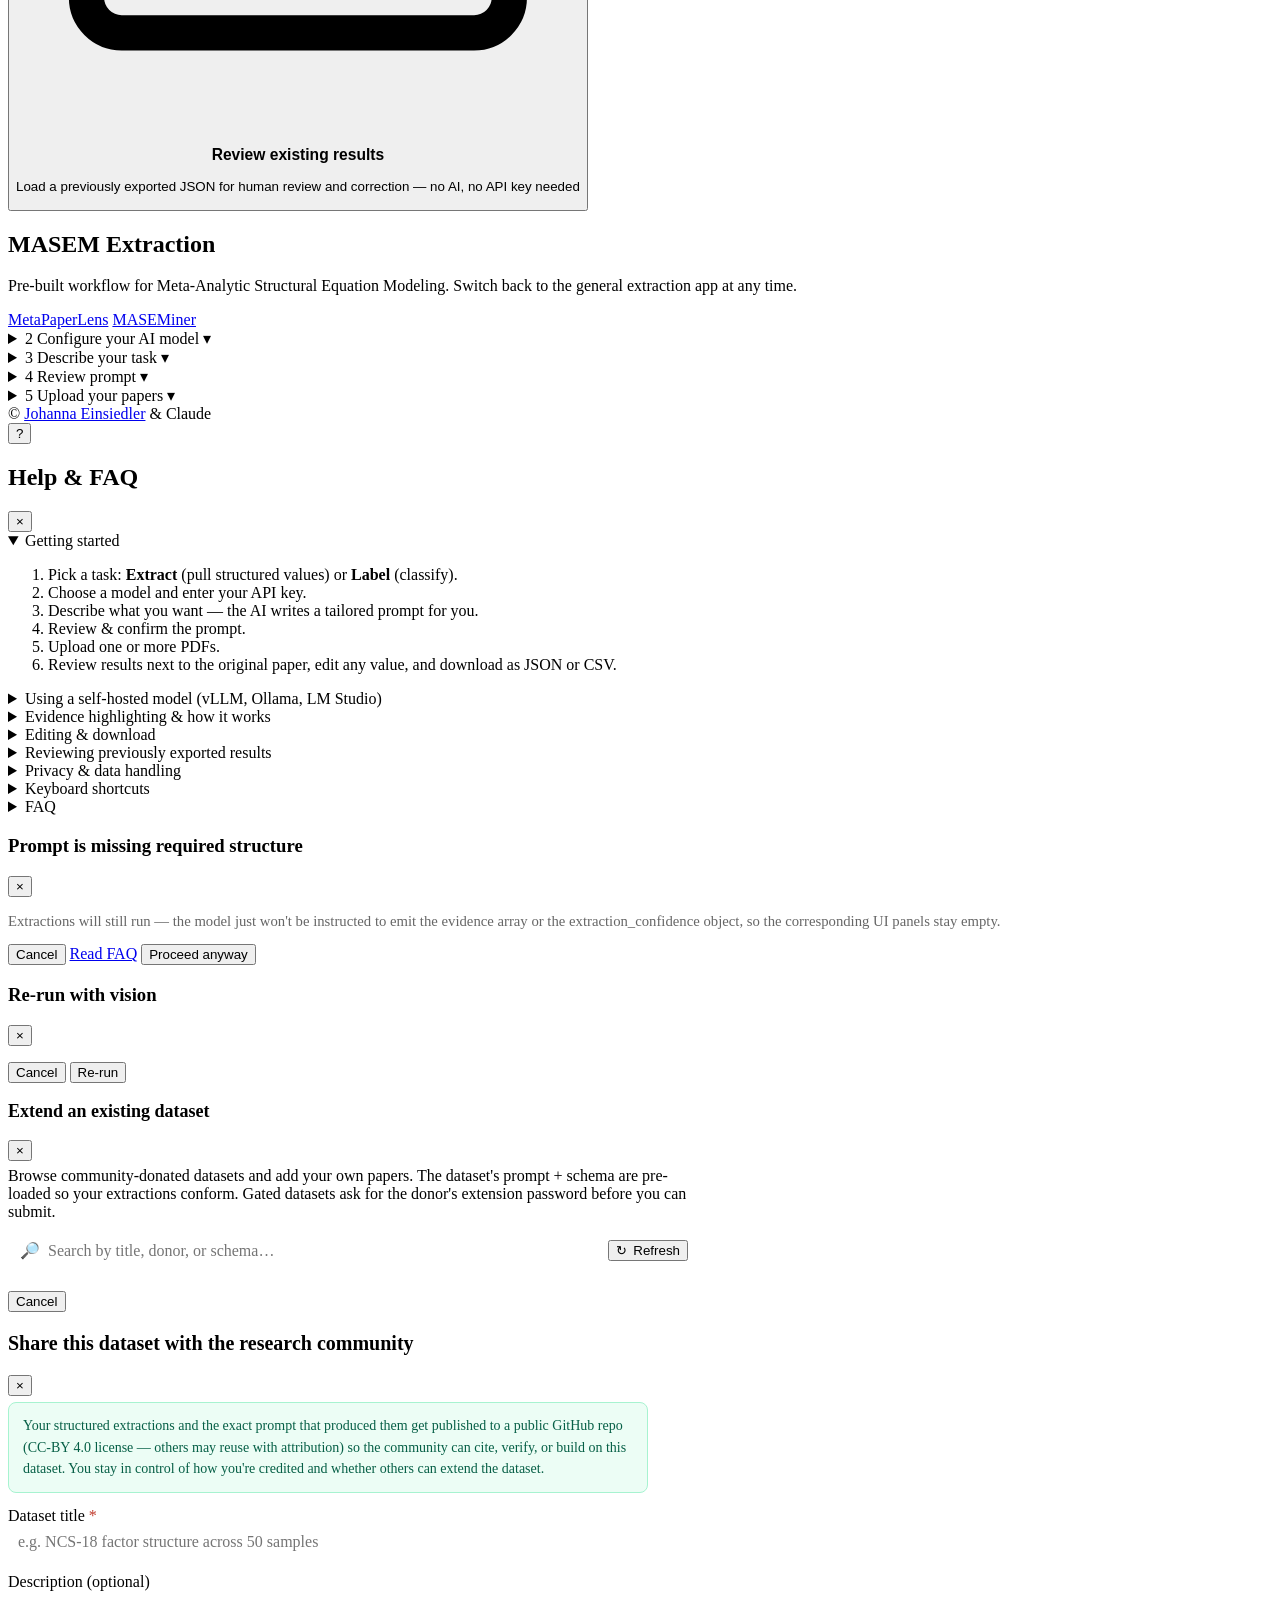
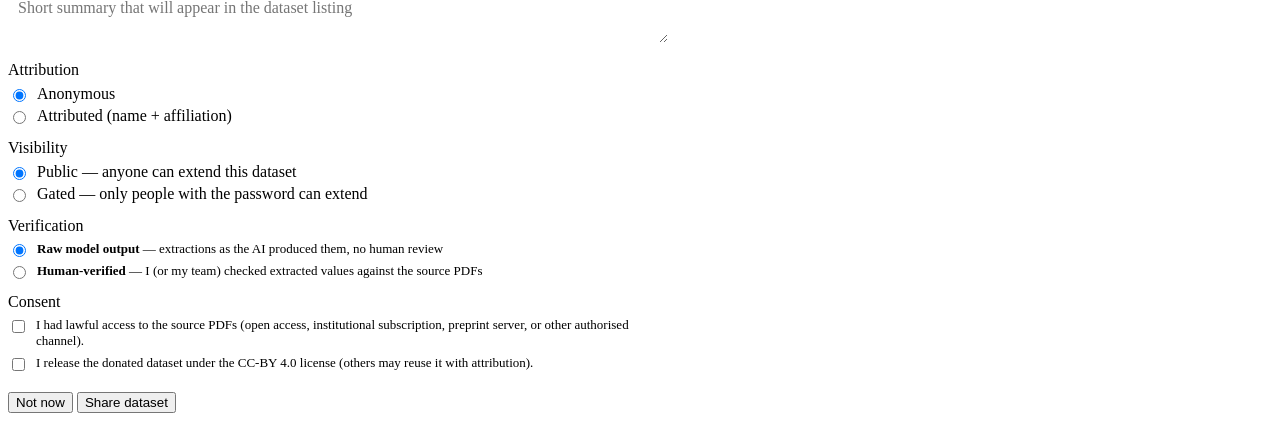
==== commit f3733729: "fixing existing results review" ====
--- a/web/static/index.html
+++ b/web/static/index.html
@@ -398,17 +398,29 @@
               <li><strong>A results JSON</strong> previously exported from this app (use <em>Download JSON</em> on the results page). It must contain a <code>papers</code> array.</li>
               <li><strong>The original PDF files</strong> <em>(optional but recommended)</em> &mdash; upload them alongside the JSON so the viewer can show page images with yellow highlights for each extracted value.</li>
             </ul>
-            <p class="json-format-evidence-note">For page highlighting to work, each result must include an <code>evidence</code> array:</p>
+            <p class="json-format-evidence-note">
+              For page highlighting and confidence badges to work, each result
+              must include an <code>evidence</code> array and an
+              <code>extraction_confidence</code> object.
+              <a href="/static/faq-prompt-structure.html" target="_blank" rel="noopener">Full spec &rarr;</a>
+            </p>
             <details class="json-format-example">
-              <summary>Show expected evidence format</summary>
+              <summary>Show expected evidence + confidence format</summary>
 <pre class="json-format-pre">"evidence": [
   {
-    "snippet": "Table 2. Rotated factor matrix",
-    "page": 4,
-    "source": "Table 2",
-    "field": "F1 loadings"
+    "snippet": "TABLE 1. Descriptive statistics by group...",
+    "page": 3,
+    "source": "Table 1",
+    "field": "samples[0].&lt;your_field&gt;"
   }
-]</pre>
+],
+"extraction_confidence": {
+  "&lt;data_block_1&gt;": { "level": "high" },
+  "&lt;data_block_2&gt;": {
+    "level": "medium",
+    "notes": "country inferred from author affiliations; not stated explicitly"
+  }
+}</pre>
             </details>
           </div>
 
@@ -581,8 +593,8 @@
                       fill="#367380"/>
               </svg>
             </div>
-            <h3>Generate with AI</h3>
-            <p>Describe your task in plain language &mdash; AI will write a detailed prompt for you</p>
+            <h3>Create prompt</h3>
+            <p>Describe your task in a structured form &mdash; we'll write a tailored prompt and a custom review UI for you</p>
           </button>
           <button class="option-card" onclick="setInputMode('manual')">
             <div class="option-icon" aria-hidden="true">
@@ -709,35 +721,102 @@
         </div>
       </div>
 
-      <!-- AI generation section -->
+      <!-- AI generation section (legacy free-text path — kept hidden and
+           unused; designerSection replaces it.  Inputs stay in the DOM
+           because the prompt-generation pipeline reads ``state.question``
+           and ``state.context`` from these elements during ``callGenerateAPI``.
+           designerSubmit() writes the assembled question / context into
+           those same inputs before invoking the existing pipeline. -->
       <div id="aiSection" style="display:none">
-        <h2 id="step3Heading">Describe what you want to extract</h2>
-        <p class="subtitle" id="step3Sub">Be specific about what information you need from the papers</p>
-
-        <div class="form-group">
-          <label for="questionInput">Your question / task description</label>
-          <textarea
-            id="questionInput"
-            rows="5"
-            placeholder="E.g., Extract the sample size, mean age, and percentage of female participants from each study..."
-          ></textarea>
-        </div>
-
-        <div class="form-group">
-          <label for="contextInput">
-            Additional context
-            <span class="optional">(optional)</span>
+        <textarea id="questionInput" style="display:none"></textarea>
+        <textarea id="contextInput" style="display:none"></textarea>
+      </div>
+
+      <!-- Structured prompt designer — the "Generate with AI" path.
+           Captures a hierarchy (unit + chunks + paper-metadata + context),
+           assembles a meta-prompt input, and persists a derived preset
+           descriptor to localStorage so the resulting extraction renders
+           with sub-tabs. -->
+      <div id="designerSection" style="display:none">
+        <h2>Describe what to extract</h2>
+        <p class="subtitle">Fill in once &mdash; we'll generate both a tailored prompt and a custom review UI from your answers.</p>
+
+        <!-- A: Unit of analysis -->
+        <fieldset class="designer-group">
+          <legend>1. Unit of analysis within each paper</legend>
+          <p class="designer-hint">What single thing inside each paper are you extracting? Examples: <em>sample</em>, <em>table</em>, <em>finding</em>, <em>regression</em>, <em>scale validation</em>.</p>
+
+          <div class="designer-row">
+            <label class="designer-field">
+              <span class="designer-field-label">Name of one unit</span>
+              <input id="designerUnitName" type="text" placeholder="e.g. finding" autocomplete="off" />
+              <span class="designer-field-hint">Singular noun &mdash; e.g. "finding" not "findings"</span>
+            </label>
+
+            <fieldset class="designer-field designer-radioset">
+              <legend class="designer-field-label">How many per paper?</legend>
+              <label><input type="radio" name="designerUnitCardinality" value="one" /> Exactly one</label>
+              <label><input type="radio" name="designerUnitCardinality" value="many" checked /> Many</label>
+            </fieldset>
+          </div>
+
+          <label class="designer-field">
+            <span class="designer-field-label">Sidebar label format <span class="optional">(optional)</span></span>
+            <input id="designerSidebarLabel" type="text" placeholder="e.g. {finding_type}: {metric}" autocomplete="off" />
+            <span class="designer-field-hint">Use <code>{field_name}</code> to reference any field. Falls back to a generic counter if blank.</span>
           </label>
-          <textarea
-            id="contextInput"
-            rows="3"
-            placeholder="E.g., Papers are from medical journals. Age is always reported as mean ± SD..."
-          ></textarea>
-        </div>
+
+          <label class="designer-field">
+            <span class="designer-field-label">Identifier field <span class="optional">(optional)</span></span>
+            <input id="designerIdField" type="text" placeholder="e.g. finding_type" autocomplete="off" />
+            <span class="designer-field-hint">Which field becomes the canonical <code>sample_id</code> for evidence + corrections. Blank = use auto-generated id.</span>
+          </label>
+        </fieldset>
+
+        <!-- B: Chunks -->
+        <fieldset class="designer-group">
+          <legend>2. Information chunks</legend>
+          <p class="designer-hint">
+            Group your fields into logical chunks &mdash; each chunk becomes its own review tab with its own confidence rating.
+            You can have as many as you need. Common patterns:
+            <br>&bull; <strong>MASEM</strong>: "Loadings" + "Correlations" + "Reliabilities"
+            <br>&bull; <strong>Econometrics</strong>: "Specification" + "Estimates" + "Classification"
+            <br>&bull; <strong>Findings</strong>: "Effect size" + "Comparison context" + "Subtopic mapping"
+          </p>
+
+          <div id="designerChunks">
+            <!-- Chunk cards rendered by prompt-designer.js -->
+          </div>
+
+          <div class="btn-row" style="margin-top:8px">
+            <button type="button" class="btn btn-outline btn-sm" onclick="designerAddChunk()">+ Add chunk</button>
+          </div>
+        </fieldset>
+
+        <!-- C: Paper-level metadata -->
+        <fieldset class="designer-group">
+          <legend>3. Paper-level metadata <span class="optional">(extracted once per paper)</span></legend>
+          <p class="designer-hint">
+            Fields extracted once per paper, not per-unit. <code>title</code> / <code>doi</code> / <code>year</code> / <code>authors</code> are always included.
+            Add additional fields below, one per line, in <code>name: description</code> format.
+          </p>
+          <textarea id="designerPaperFields" rows="5"
+                    placeholder="domain: knowledge work | game | ...
+study_type: lab_rct | field_rct | ...
+n: total sample size in the paper"></textarea>
+        </fieldset>
+
+        <!-- D: Free-form context -->
+        <fieldset class="designer-group">
+          <legend>4. Additional context <span class="optional">(optional)</span></legend>
+          <p class="designer-hint">Anything that doesn't fit a structured field &mdash; domain-specific rules, edge cases, definitions, references to existing extraction protocols.</p>
+          <textarea id="designerContext" rows="4"
+                    placeholder="E.g. For papers reporting multiple effect sizes from one experimental design, extract each as a separate finding. For meta-analyses, do NOT decompose; record the meta-analytic summary as one finding."></textarea>
+        </fieldset>
 
         <div class="btn-row">
           <button class="btn btn-ghost" onclick="showStep3Choice()">Back</button>
-          <button class="btn btn-primary" onclick="submitStep3()">Generate prompt</button>
+          <button class="btn btn-primary" onclick="designerSubmit()">Generate prompt &amp; preset &rarr;</button>
         </div>
       </div>
 
@@ -745,6 +824,54 @@
       <div id="manualSection" style="display:none">
         <h2>Write your own prompt</h2>
         <p class="subtitle">Paste or write your prompt directly &mdash; the AI generation step will be skipped</p>
+
+        <!-- Compliance info: a prompt only renders correctly in MetaPaperLens
+             if it instructs the model to emit (a) a top-level evidence array
+             and (b) a top-level extraction_confidence object.  Spell out the
+             contract with copy-pasteable JSON snippets so a researcher
+             arriving with their own prompt knows exactly what to include
+             before clicking "Use this prompt".  Re-stating the canonical
+             shape here (instead of only on the FAQ page) keeps the cognitive
+             distance to a working prompt very short. -->
+        <details class="designer-group" id="manualComplianceInfo" open>
+          <summary style="cursor:pointer;font-weight:600;font-size:13.5px">
+            What your prompt must include for the UI to render evidence + confidence
+          </summary>
+          <p class="designer-hint" style="margin-top:8px">
+            MetaPaperLens needs your prompt to instruct the AI model to emit
+            two specific JSON structures: an <code>evidence</code> array and an
+            <code>extraction_confidence</code> object. Without them the
+            extraction still runs, but evidence highlighting and confidence
+            badges stay empty.
+          </p>
+          <p class="designer-hint" style="margin-bottom:4px">
+            <strong>Canonical evidence array</strong> (drives PDF highlighting):
+          </p>
+<pre class="json-format-pre">"evidence": [
+  {
+    "snippet": "TABLE 1. Descriptive statistics by group...",
+    "page":    3,
+    "source":  "Table 1",
+    "field":   "samples[0].&lt;your_field&gt;"
+  }
+]</pre>
+          <p class="designer-hint" style="margin-top:10px;margin-bottom:4px">
+            <strong>Canonical extraction_confidence object</strong> (drives per-block badges):
+          </p>
+<pre class="json-format-pre">"extraction_confidence": {
+  "&lt;data_block_1&gt;": { "level": "high" },
+  "&lt;data_block_2&gt;": {
+    "level": "medium",
+    "notes": "country inferred from author affiliations; not stated explicitly"
+  }
+}</pre>
+          <p class="designer-hint" style="margin-top:10px">
+            <a href="/static/faq-prompt-structure.html" target="_blank" rel="noopener">Full spec &rarr;</a>
+            &nbsp;|&nbsp;
+            Want sub-tabs and confidence badges in the review UI?
+            <a href="#" onclick="event.preventDefault(); showStep3Choice(); setInputMode('generate');">Use the structured builder instead &rarr;</a>
+          </p>
+        </details>
 
         <div class="form-group">
           <label for="manualPromptInput">Prompt</label>
@@ -785,17 +912,21 @@
       <h2>Review your generated prompt</h2>
       <p class="subtitle">Does this prompt accurately capture what you need?</p>
 
-      <!-- Shown only when a custom (manual) prompt does not request the evidence schema -->
-      <div class="evidence-warning" id="promptEvidenceWarning" style="display:none">
+      <!-- Shown when the prompt is missing the evidence or extraction_confidence
+           structure.  Body text + buttons update via _renderReadinessWarning(). -->
+      <div class="evidence-warning" id="promptReadinessWarning" style="display:none">
         <span class="evidence-warning-icon">&#9888;</span>
         <div style="flex:1">
-          <div style="margin-bottom:6px">
-            <strong>This prompt does not request an evidence array.</strong>
-            Without it, page highlighting and snippet matching won't work.
-          </div>
-          <button class="btn btn-primary btn-sm" id="adaptPromptBtn" onclick="adaptPromptForEvidence()">
-            &#10024;&ensp;Adapt prompt for evidence
-          </button>
+          <div id="promptReadinessBody" style="margin-bottom:6px"></div>
+          <div style="display:flex;gap:8px;flex-wrap:wrap">
+            <a class="btn btn-outline btn-sm" href="/static/faq-prompt-structure.html"
+               target="_blank" rel="noopener">
+              &#9432;&ensp;Read FAQ — required prompt structure
+            </a>
+            <button class="btn btn-primary btn-sm" id="adaptPromptBtn" onclick="adaptPromptForEvidence()">
+              &#10024;&ensp;Adapt prompt
+            </button>
+          </div>
         </div>
       </div>
 
@@ -1248,6 +1379,37 @@
 <!-- Vision-model picker modal — shown when "Re-run · VLM" is clicked
      and the current provider has multiple vision-capable models.
      Populated by app.js _openVlmPicker(). -->
+<!-- Pre-extraction readiness modal — fires when the user clicks
+     "Looks good — upload paper" with a prompt that's missing the
+     evidence and/or extraction_confidence structure.  Three choices:
+     read the FAQ, proceed without those features, or cancel back to
+     the editor.  Submitting with "Proceed anyway" sets a session flag
+     that adds acknowledge_no_evidence=1 to the /api/extract POST. -->
+<div class="modal-overlay" id="readinessModalOverlay" role="dialog" aria-modal="true"
+     aria-labelledby="readinessModalTitle">
+  <div class="modal">
+    <div class="modal-header">
+      <h3 id="readinessModalTitle">Prompt is missing required structure</h3>
+      <button class="modal-close" type="button" onclick="_closeReadinessModal()"
+              aria-label="Close">&times;</button>
+    </div>
+    <p id="readinessModalBody" style="margin-top:0"></p>
+    <p style="color:var(--muted, #666);font-size:0.92em">
+      Extractions will still run — the model just won't be instructed to emit
+      the evidence array or the extraction_confidence object, so the
+      corresponding UI panels stay empty.
+    </p>
+    <div class="btn-row" style="justify-content:flex-end;margin-top:14px;flex-wrap:wrap;gap:8px">
+      <button class="btn btn-ghost" type="button"
+              onclick="_closeReadinessModal()">Cancel</button>
+      <a class="btn btn-outline" href="/static/faq-prompt-structure.html"
+         target="_blank" rel="noopener">Read FAQ</a>
+      <button class="btn btn-primary" type="button"
+              onclick="_acknowledgeReadinessAndProceed()">Proceed anyway</button>
+    </div>
+  </div>
+</div>
+
 <div class="modal-overlay" id="vlmPickerOverlay" role="dialog" aria-modal="true"
      aria-labelledby="vlmPickerTitle">
   <div class="modal vlm-picker-modal">
@@ -1446,6 +1608,7 @@
 
 <script src="/static/app.js"></script>
 <script src="/static/masem-builder.js"></script>
+<script src="/static/prompt-designer.js"></script>
 <script src="/static/donor.js"></script>
 </body>
 </html>
